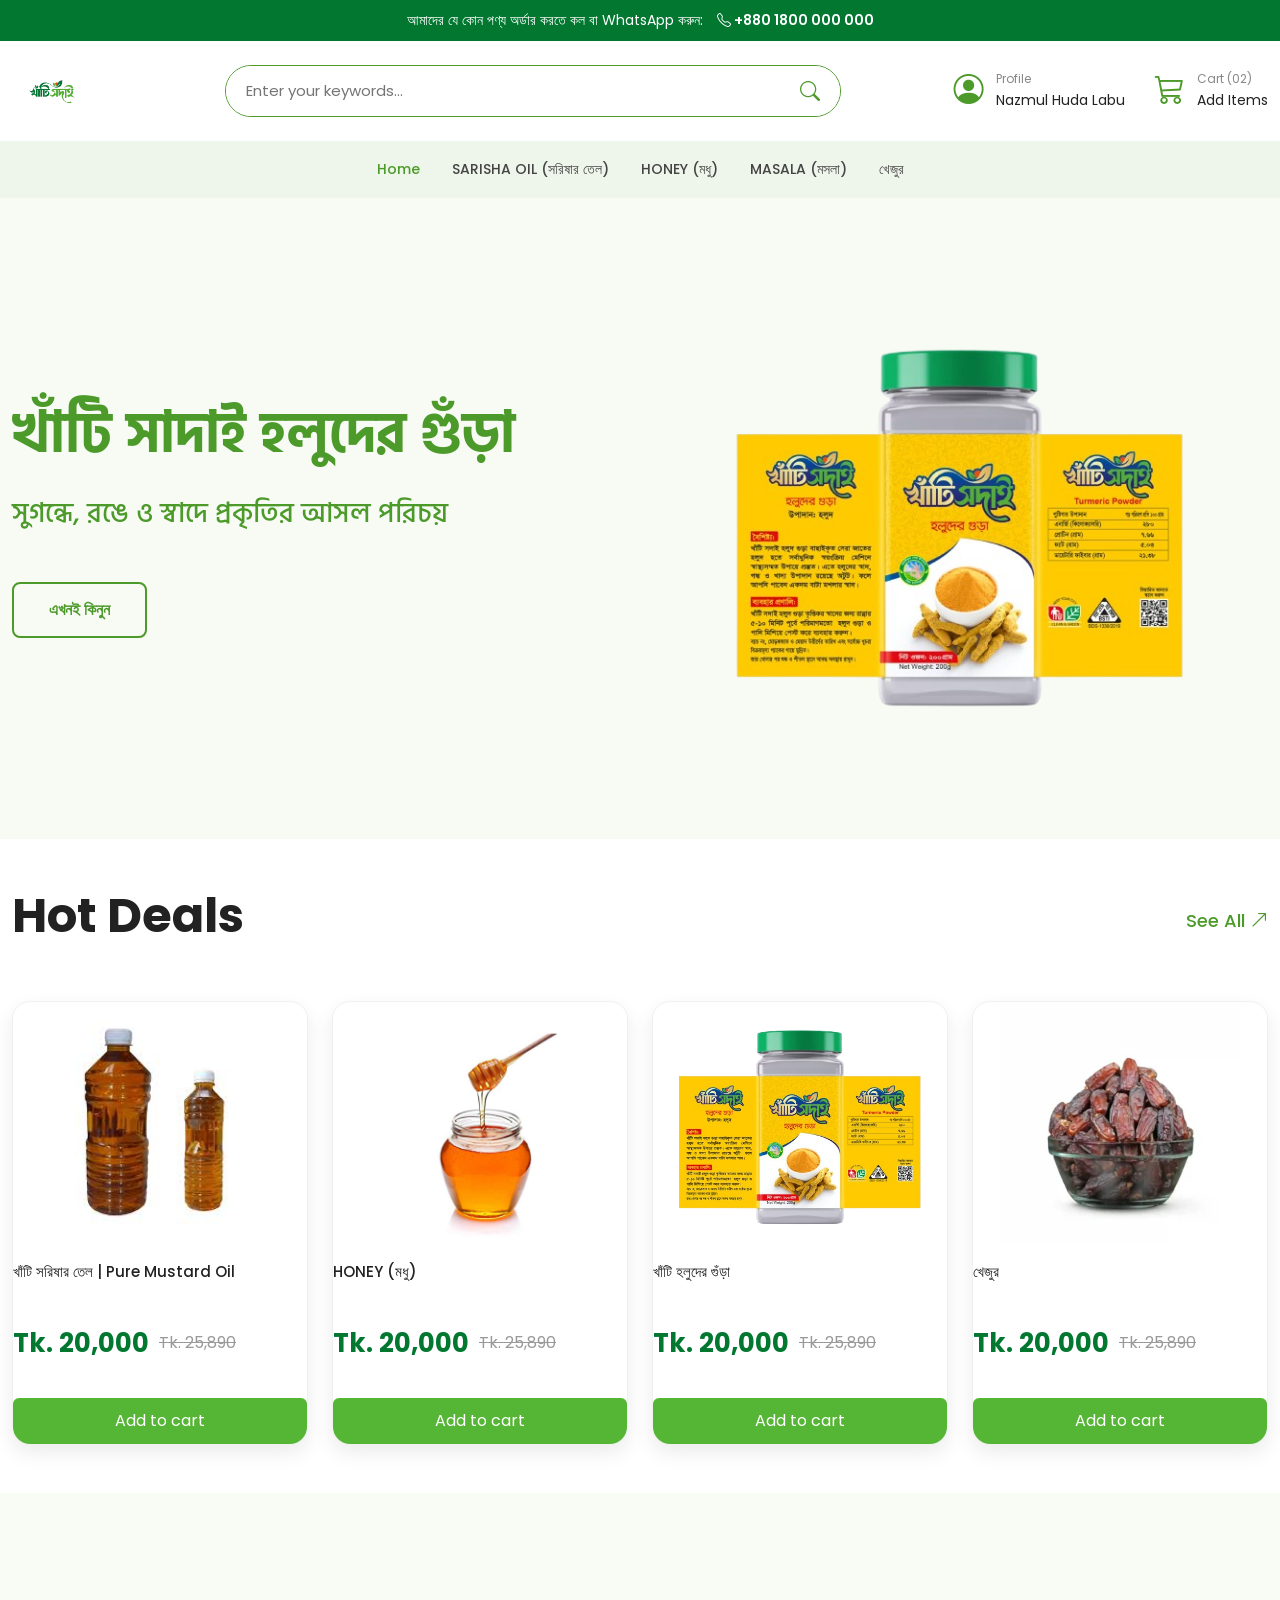
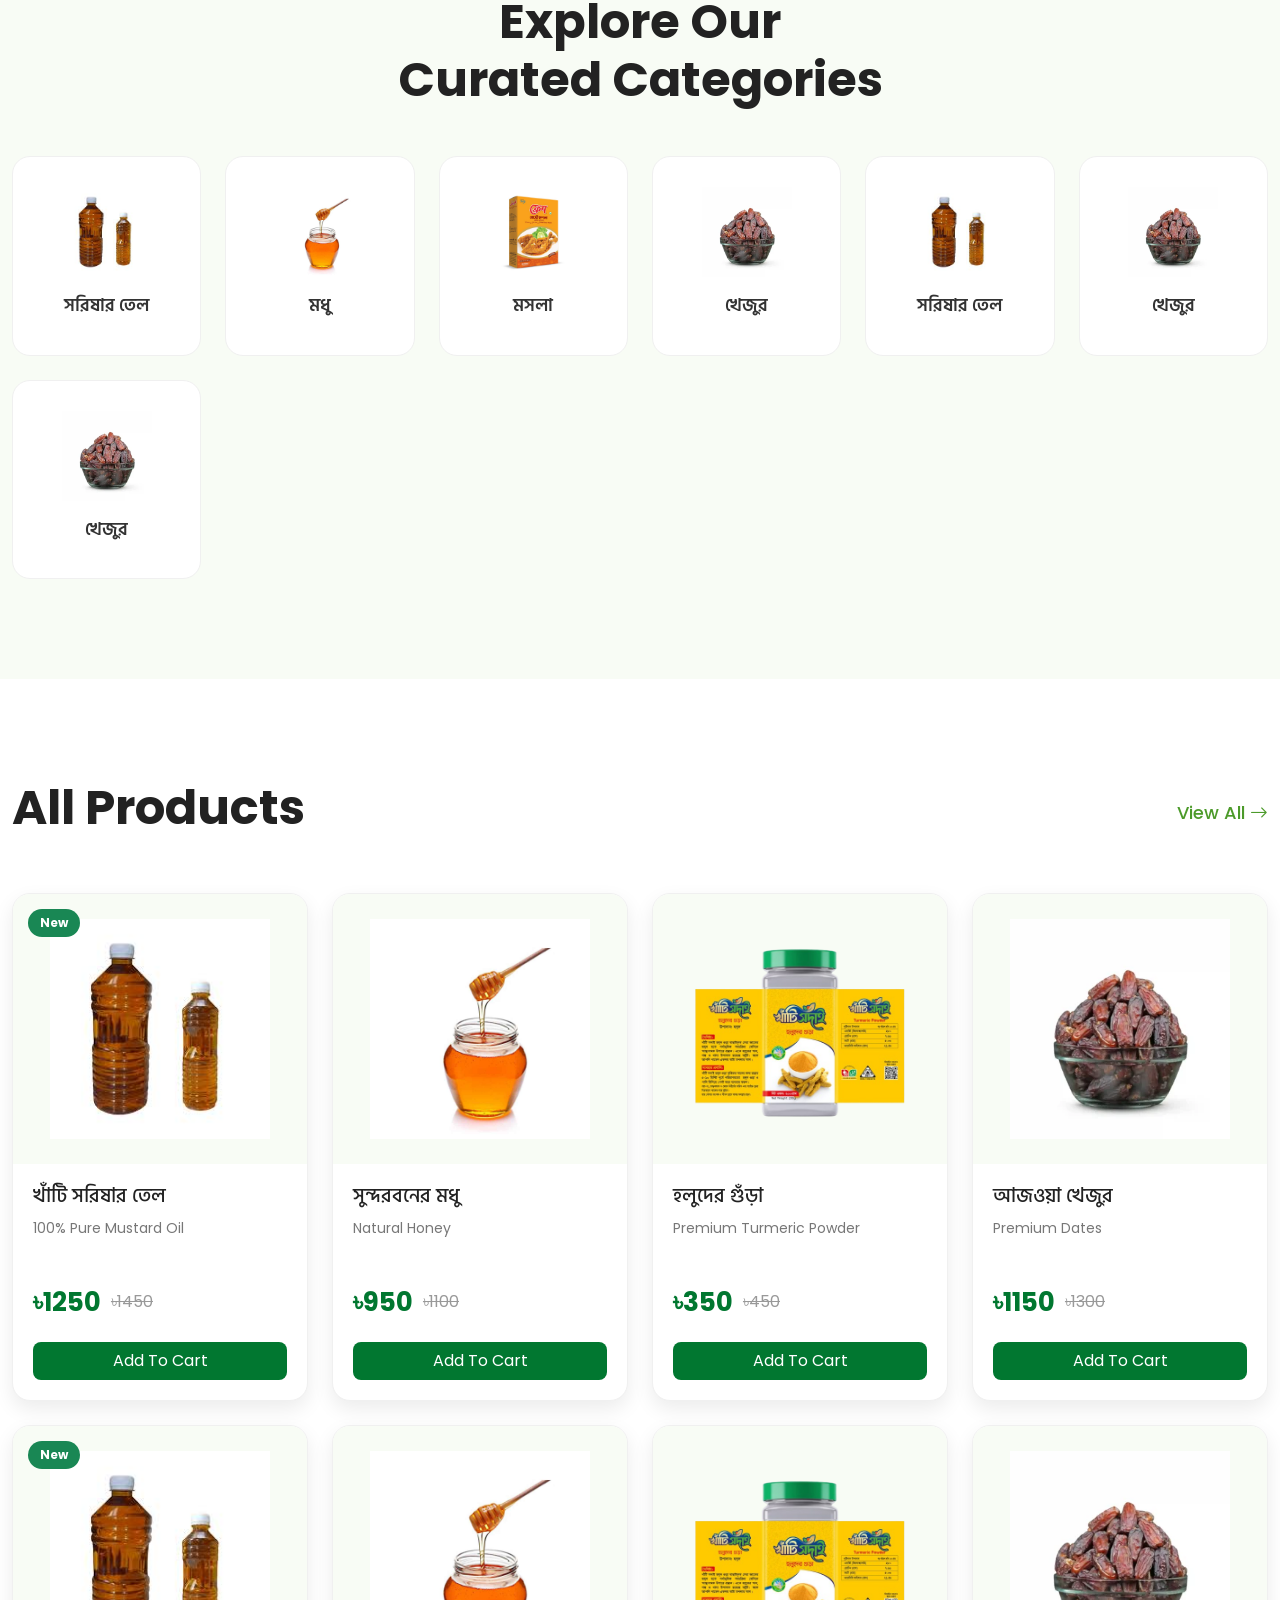
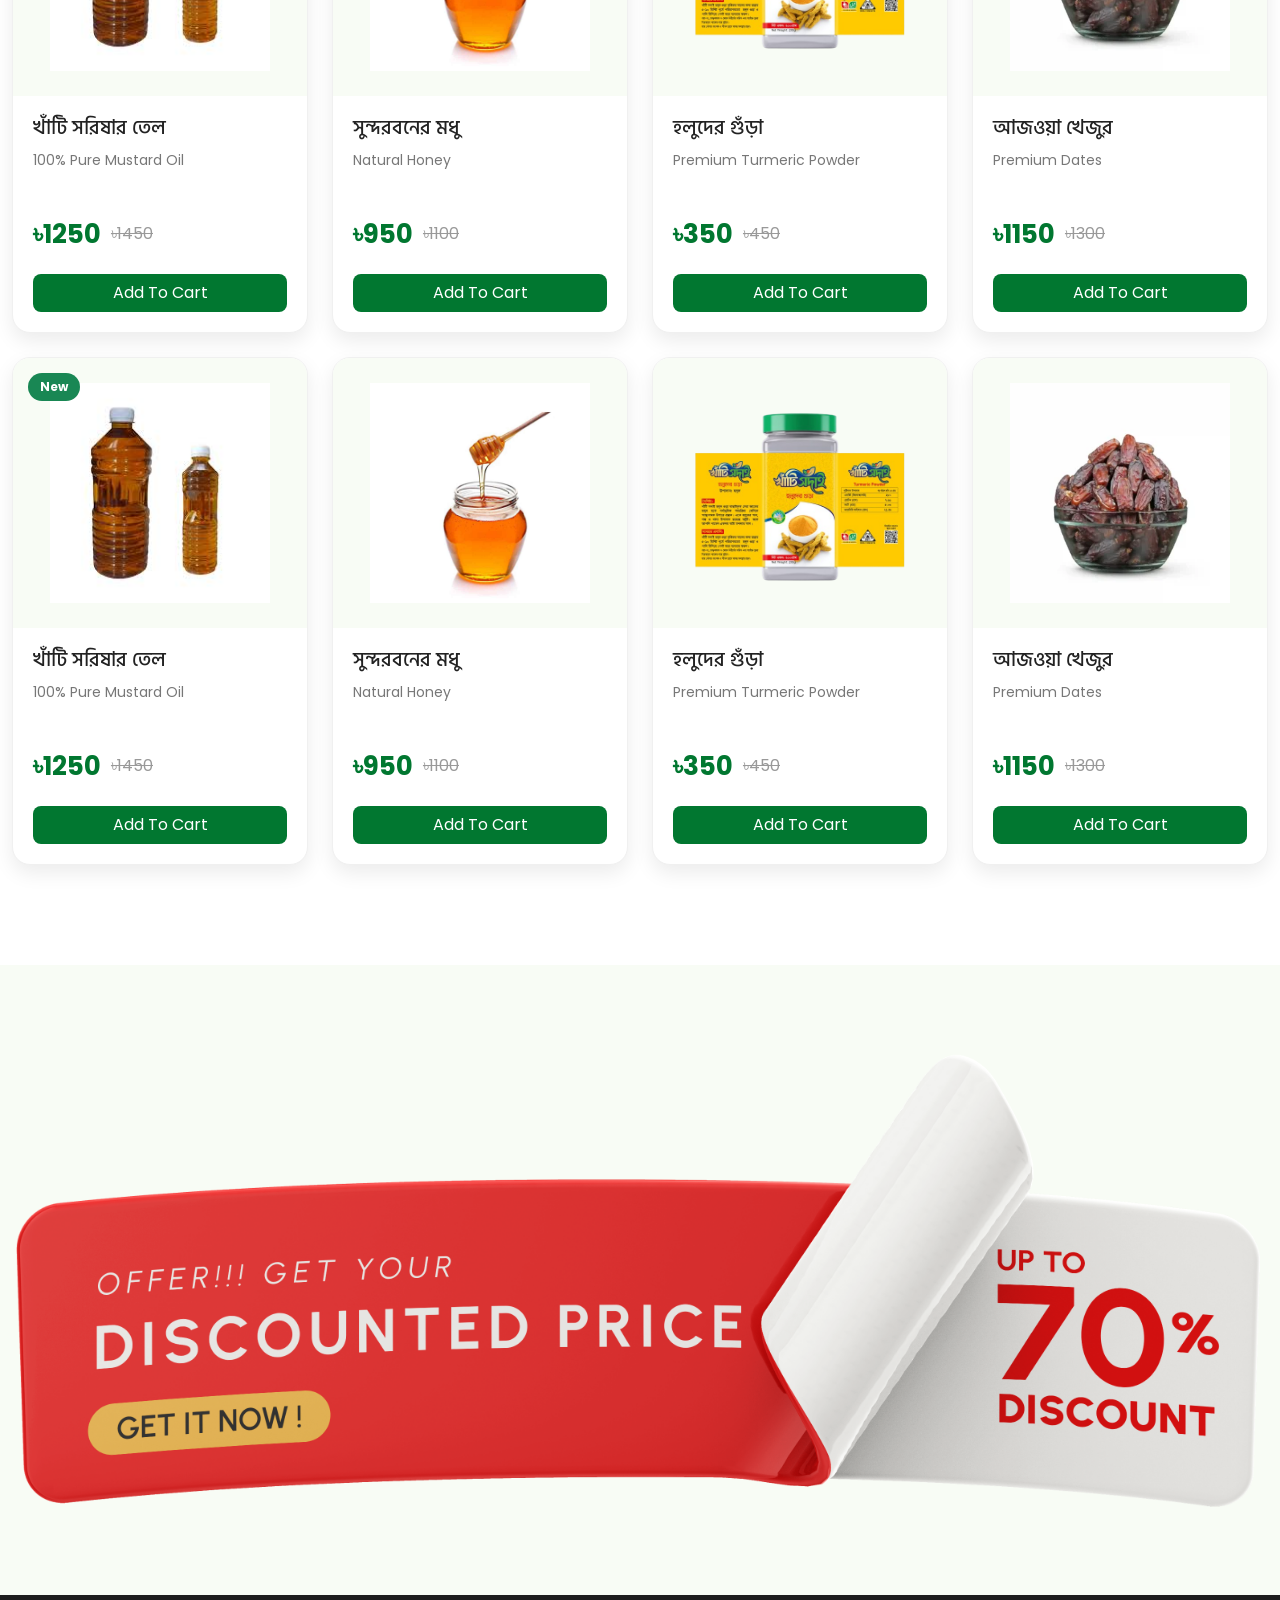
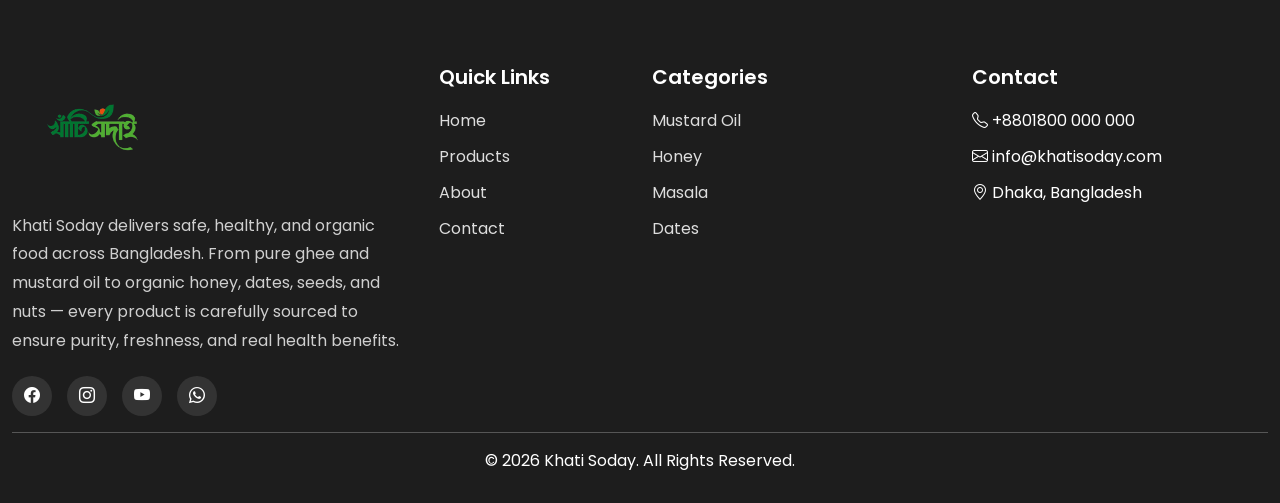
==== index.html @ 4b2c8f2f "Initial Khati Soday website" ====
<!DOCTYPE html>
<html lang="en">

<head>

    <!-- Meta -->

    <meta charset="UTF-8">

    <meta name="viewport" content="width=device-width, initial-scale=1.0">

    <title>Khati Soday</title>

    <!-- Google Fonts -->

    <link rel="preconnect" href="https://fonts.googleapis.com">

    <link rel="preconnect" href="https://fonts.gstatic.com" crossorigin>

    <link href="https://fonts.googleapis.com/css2?family=Poppins:wght@300;400;500;600;700&family=Hind+Siliguri:wght@400;500;600;700&display=swap" rel="stylesheet">

    <!-- Bootstrap -->

    <link href="https://cdn.jsdelivr.net/npm/bootstrap@5.3.3/dist/css/bootstrap.min.css" rel="stylesheet">

    <!-- Bootstrap Icons -->

    <link rel="stylesheet"
        href="https://cdn.jsdelivr.net/npm/bootstrap-icons@1.11.3/font/bootstrap-icons.min.css">

    <!-- CSS -->

    <link rel="stylesheet" href="css/style.css">

</head>

<body><!--==========================
        Top Header
===========================-->

<section class="top-header">

    <div class="container">

        <p>

            আমাদের যে কোন পণ্য অর্ডার করতে কল বা WhatsApp করুন:

            <span>

                <i class="bi bi-telephone"></i>

                +880 1800 000 000

            </span>

        </p>

</section>

<header class="main-header">

    <div class="container">

        <div class="row align-items-center">

            <!-- Logo -->

            <div class="col-lg-2">

                <a href="index.html">

                    <img src="images/logo.png"
                        class="logo"
                        alt="Khati Soday">

                </a>

            </div>

            <!-- Search -->

            <div class="col-lg-6">

                <div class="search-box">

                    <input
                        type="text"
                        placeholder="Enter your keywords...">

                    <button>

                        <i class="bi bi-search"></i>

                    </button>

                </div>

            </div>

            <!-- Right -->

            <div class="col-lg-4">

                <div class="header-right">

                    <a href="#">

                        <i class="bi bi-person-circle"></i>

                        <div>

                            <small>Profile</small>

                            <span>Nazmul  Huda Labu</span>

                        </div>

                    </a>

                    <a href="#">

                        <i class="bi bi-cart3"></i>

                        <div>

                            <small>Cart (02)</small>

                            <span>Add Items</span>

                        </div>

                    </a>

                </div>

            </div>

        </div>

    </div>

</header>

<nav class="navbar navbar-expand-lg navbar-light">

    <div class="container">

        <button class="navbar-toggler"
            data-bs-toggle="collapse"
            data-bs-target="#menu">

            <span class="navbar-toggler-icon"></span>

        </button>

        <div class="collapse navbar-collapse"
            id="menu">

            <ul class="navbar-nav mx-auto">

                <li class="nav-item">

                    <a class="nav-link active"
                        href="index.html">

                        Home

                    </a>

                </li>

                <li class="nav-item">

                    <a class="nav-link"
                        href="products.html">

                        SARISHA OIL (সরিষার তেল)

                    </a>

                </li>

                <li class="nav-item">

                    <a class="nav-link"
                        href="products.html">

                        HONEY (মধু)

                    </a>

                </li>

                <li class="nav-item">

                    <a class="nav-link"
                        href="products.html">

                        MASALA (মসলা)

                    </a>

                </li>

                <li class="nav-item">

                    <a class="nav-link"
                        href="products.html">

                        খেজুর

                    </a>

                </li>

            </ul>

        </div>

    </div>

</nav>

<section class="hero">

    <div class="container">

        <div class="row align-items-center">

            <!-- Left -->

            <div class="col-lg-6">

                <div class="hero-content">

                    <h1>

                        খাঁটি সাদাই হলুদের গুঁড়া

                    </h1>

                    <h2>

                        সুগন্ধে, রঙে ও স্বাদে
                        প্রকৃতির
                        আসল পরিচয়

                    </h2>

                    <a href="products.html"
                        class="hero-btn">

                        এখনই কিনুন

                    </a>

                </div>

            </div>

            <!-- Right -->

            <div class="col-lg-6 text-center">

                <img src="images/hero-banner.png"
                    class="img-fluid hero-image"
                    alt="Turmeric Powder">

            </div>

        </div>

    </div>

</section>

<!-- ==========================================
            Hot Deals Start
=========================================== -->

<section class="hot-deals py-5">

    <div class="container">

        <!-- Section Heading -->

        <div class="d-flex justify-content-between align-items-center mb-5">

            <h2 class="section-title">

                Hot Deals

            </h2>

            <a href="products.html" class="see-all">

                See All

                <i class="bi bi-arrow-up-right"></i>

            </a>

        </div>

        <div class="row g-4">

            <!-- Product 1 -->

            <div class="col-lg-3 col-md-6">

                <div class="product-card">

                    <img src="images/products/oil.png"
                        class="product-image"
                        alt="Mustard Oil">

                    <h6>

                        খাঁটি সরিষার তেল | Pure Mustard Oil

                    </h6>

                    <div class="price">

                        <span class="new-price">

                            Tk. 20,000

                        </span>

                        <span class="old-price">

                            Tk. 25,890

                        </span>

                    </div>

                    <a href="product-details.html"
                        class="btn add-cart-btn">

                        Add to cart

                    </a>

                </div>

            </div>

            <!-- Product 2 -->

            <div class="col-lg-3 col-md-6">

                <div class="product-card">

                    <img src="images/products/honey.png"
                        class="product-image"
                        alt="Honey">

                    <h6>

                        HONEY (মধু)

                    </h6>

                    <div class="price">

                        <span class="new-price">

                            Tk. 20,000

                        </span>

                        <span class="old-price">

                            Tk. 25,890

                        </span>

                    </div>

                    <a href="product-details.html"
                        class="btn add-cart-btn">

                        Add to cart

                    </a>

                </div>

            </div>

            <!-- Product 3 -->

            <div class="col-lg-3 col-md-6">

                <div class="product-card">

                    <img src="images/products/turmeric.png"
                        class="product-image"
                        alt="Turmeric">

                    <h6>

                        খাঁটি হলুদের গুঁড়া

                    </h6>

                    <div class="price">

                        <span class="new-price">

                            Tk. 20,000

                        </span>

                        <span class="old-price">

                            Tk. 25,890

                        </span>

                    </div>

                    <a href="product-details.html"
                        class="btn add-cart-btn">

                        Add to cart

                    </a>

                </div>

            </div>

            <!-- Product 4 -->

            <div class="col-lg-3 col-md-6">

                <div class="product-card">

                    <img src="images/products/dates.png"
                        class="product-image"
                        alt="Dates">

                    <h6>

                        খেজুর

                    </h6>

                    <div class="price">

                        <span class="new-price">

                            Tk. 20,000

                        </span>

                        <span class="old-price">

                            Tk. 25,890

                        </span>

                    </div>

                    <a href="product-details.html"
                        class="btn add-cart-btn">

                        Add to cart

                    </a>

                </div>

            </div>

        </div>

    </div>

</section>

<!-- ==========================================
            Hot Deals End
=========================================== -->

<!-- ==========================================
            Categories Start
========================================== -->

<section class="categories">

    <div class="container">

        <div class="text-center mb-5">

            <h2 class="section-title">

                Explore Our <br>

                Curated Categories

            </h2>

        </div>

        <div class="row g-4">

            <!-- Category 1 -->

            <div class="col-lg-2 col-md-4 col-6">

                <a href="products.html" class="category-card">

                    <img src="images/categories/oil.png" alt="Oil">

                    <h5>সরিষার তেল</h5>

                </a>

            </div>

            <!-- Category 2 -->

            <div class="col-lg-2 col-md-4 col-6">

                <a href="products.html" class="category-card">

                    <img src="images/categories/honey.png" alt="Honey">

                    <h5>মধু</h5>

                </a>

            </div>

            <!-- Category 3 -->

            <div class="col-lg-2 col-md-4 col-6">

                <a href="products.html" class="category-card">

                    <img src="images/categories/masala.png" alt="Masala">

                    <h5>মসলা</h5>

                </a>

            </div>

            <!-- Category 4 -->

            <div class="col-lg-2 col-md-4 col-6">

                <a href="products.html" class="category-card">

                    <img src="images/categories/dates.png" alt="Dates">

                    <h5>খেজুর</h5>

                </a>

            </div>

            <!-- Category 5 -->

            <div class="col-lg-2 col-md-4 col-6">

                <a href="products.html" class="category-card">

                    <img src="images/categories/oil.png" alt="Oil">

                    <h5>সরিষার তেল</h5>

                </a>

            </div>

            <div class="col-lg-2 col-md-4 col-6">

                <a href="products.html" class="category-card">

                    <img src="images/categories/dates.png" alt="Dates">

                    <h5>খেজুর</h5>

                </a>

            </div>
            <div class="col-lg-2 col-md-4 col-6">

                <a href="products.html" class="category-card">

                    <img src="images/categories/dates.png" alt="Dates">

                    <h5>খেজুর</h5>

                </a>

            </div>

        </div>

    </div>

</section>

<!-- ==========================================
            Categories End
========================================== -->

<!-- ==========================================
            All Products Start
========================================== -->

<section class="all-products">

    <div class="container">

        <div class="d-flex justify-content-between align-items-center mb-5">

            <h2 class="section-title">

                All Products

            </h2>

            <a href="products.html" class="see-all">

                View All

                <i class="bi bi-arrow-right"></i>

            </a>

        </div>

        <div class="row g-4">

            <!-- Product 1 -->

            <div class="col-lg-3 col-md-6">

                <div class="product-card">

                    <div class="product-img">

                        <span class="badge bg-success">

                            New

                        </span>

                        <img src="images/products/oil.png" alt="Oil">

                    </div>

                    <div class="product-content">

                        <h5>

                            খাঁটি সরিষার তেল

                        </h5>

                        <p>

                            100% Pure Mustard Oil

                        </p>

                        <div class="price">

                            <span class="new-price">

                                ৳1250

                            </span>

                            <span class="old-price">

                                ৳1450

                            </span>

                        </div>

                        <a href="product-details.html"
                            class="btn btn-green w-100">

                            Add To Cart

                        </a>

                    </div>

                </div>

            </div>

            <!-- Product 2 -->

            <div class="col-lg-3 col-md-6">

                <div class="product-card">

                    <div class="product-img">

                        <img src="images/products/honey.png" alt="Honey">

                    </div>

                    <div class="product-content">

                        <h5>

                            সুন্দরবনের মধু

                        </h5>

                        <p>

                            Natural Honey

                        </p>

                        <div class="price">

                            <span class="new-price">

                                ৳950

                            </span>

                            <span class="old-price">

                                ৳1100

                            </span>

                        </div>

                        <a href="product-details.html"
                            class="btn btn-green w-100">

                            Add To Cart

                        </a>

                    </div>

                </div>

            </div>

            <!-- Product 3 -->

            <div class="col-lg-3 col-md-6">

                <div class="product-card">

                    <div class="product-img">

                        <img src="images/products/turmeric.png" alt="Turmeric">

                    </div>

                    <div class="product-content">

                        <h5>

                            হলুদের গুঁড়া

                        </h5>

                        <p>

                            Premium Turmeric Powder

                        </p>

                        <div class="price">

                            <span class="new-price">

                                ৳350

                            </span>

                            <span class="old-price">

                                ৳450

                            </span>

                        </div>

                        <a href="product-details.html"
                            class="btn btn-green w-100">

                            Add To Cart

                        </a>

                    </div>

                </div>

            </div>

            <!-- Product 4 -->

            <div class="col-lg-3 col-md-6">

                <div class="product-card">

                    <div class="product-img">

                        <img src="images/products/dates.png" alt="Dates">

                    </div>

                    <div class="product-content">

                        <h5>

                            আজওয়া খেজুর

                        </h5>

                        <p>

                            Premium Dates

                        </p>

                        <div class="price">

                            <span class="new-price">

                                ৳1150

                            </span>

                            <span class="old-price">

                                ৳1300

                            </span>

                        </div>

                        <a href="product-details.html"
                            class="btn btn-green w-100">

                            Add To Cart

                        </a>

                    </div>

                </div>

            </div>

            <!-- Product 1 -->

            <div class="col-lg-3 col-md-6">

                <div class="product-card">

                    <div class="product-img">

                        <span class="badge bg-success">

                            New

                        </span>

                        <img src="images/products/oil.png" alt="Oil">

                    </div>

                    <div class="product-content">

                        <h5>

                            খাঁটি সরিষার তেল

                        </h5>

                        <p>

                            100% Pure Mustard Oil

                        </p>

                        <div class="price">

                            <span class="new-price">

                                ৳1250

                            </span>

                            <span class="old-price">

                                ৳1450

                            </span>

                        </div>

                        <a href="product-details.html"
                            class="btn btn-green w-100">

                            Add To Cart

                        </a>

                    </div>

                </div>

            </div>

            <!-- Product 2 -->

            <div class="col-lg-3 col-md-6">

                <div class="product-card">

                    <div class="product-img">

                        <img src="images/products/honey.png" alt="Honey">

                    </div>

                    <div class="product-content">

                        <h5>

                            সুন্দরবনের মধু

                        </h5>

                        <p>

                            Natural Honey

                        </p>

                        <div class="price">

                            <span class="new-price">

                                ৳950

                            </span>

                            <span class="old-price">

                                ৳1100

                            </span>

                        </div>

                        <a href="product-details.html"
                            class="btn btn-green w-100">

                            Add To Cart

                        </a>

                    </div>

                </div>

            </div>

            <!-- Product 3 -->

            <div class="col-lg-3 col-md-6">

                <div class="product-card">

                    <div class="product-img">

                        <img src="images/products/turmeric.png" alt="Turmeric">

                    </div>

                    <div class="product-content">

                        <h5>

                            হলুদের গুঁড়া

                        </h5>

                        <p>

                            Premium Turmeric Powder

                        </p>

                        <div class="price">

                            <span class="new-price">

                                ৳350

                            </span>

                            <span class="old-price">

                                ৳450

                            </span>

                        </div>

                        <a href="product-details.html"
                            class="btn btn-green w-100">

                            Add To Cart

                        </a>

                    </div>

                </div>

            </div>

            <!-- Product 4 -->

            <div class="col-lg-3 col-md-6">

                <div class="product-card">

                    <div class="product-img">

                        <img src="images/products/dates.png" alt="Dates">

                    </div>

                    <div class="product-content">

                        <h5>

                            আজওয়া খেজুর

                        </h5>

                        <p>

                            Premium Dates

                        </p>

                        <div class="price">

                            <span class="new-price">

                                ৳1150

                            </span>

                            <span class="old-price">

                                ৳1300

                            </span>

                        </div>

                        <a href="product-details.html"
                            class="btn btn-green w-100">

                            Add To Cart

                        </a>

                    </div>

                </div>

            </div>

            <!-- Product 1 -->

            <div class="col-lg-3 col-md-6">

                <div class="product-card">

                    <div class="product-img">

                        <span class="badge bg-success">

                            New

                        </span>

                        <img src="images/products/oil.png" alt="Oil">

                    </div>

                    <div class="product-content">

                        <h5>

                            খাঁটি সরিষার তেল

                        </h5>

                        <p>

                            100% Pure Mustard Oil

                        </p>

                        <div class="price">

                            <span class="new-price">

                                ৳1250

                            </span>

                            <span class="old-price">

                                ৳1450

                            </span>

                        </div>

                        <a href="product-details.html"
                            class="btn btn-green w-100">

                            Add To Cart

                        </a>

                    </div>

                </div>

            </div>

            <!-- Product 2 -->

            <div class="col-lg-3 col-md-6">

                <div class="product-card">

                    <div class="product-img">

                        <img src="images/products/honey.png" alt="Honey">

                    </div>

                    <div class="product-content">

                        <h5>

                            সুন্দরবনের মধু

                        </h5>

                        <p>

                            Natural Honey

                        </p>

                        <div class="price">

                            <span class="new-price">

                                ৳950

                            </span>

                            <span class="old-price">

                                ৳1100

                            </span>

                        </div>

                        <a href="product-details.html"
                            class="btn btn-green w-100">

                            Add To Cart

                        </a>

                    </div>

                </div>

            </div>

            <!-- Product 3 -->

            <div class="col-lg-3 col-md-6">

                <div class="product-card">

                    <div class="product-img">

                        <img src="images/products/turmeric.png" alt="Turmeric">

                    </div>

                    <div class="product-content">

                        <h5>

                            হলুদের গুঁড়া

                        </h5>

                        <p>

                            Premium Turmeric Powder

                        </p>

                        <div class="price">

                            <span class="new-price">

                                ৳350

                            </span>

                            <span class="old-price">

                                ৳450

                            </span>

                        </div>

                        <a href="product-details.html"
                            class="btn btn-green w-100">

                            Add To Cart

                        </a>

                    </div>

                </div>

            </div>

            <!-- Product 4 -->

            <div class="col-lg-3 col-md-6">

                <div class="product-card">

                    <div class="product-img">

                        <img src="images/products/dates.png" alt="Dates">

                    </div>

                    <div class="product-content">

                        <h5>

                            আজওয়া খেজুর

                        </h5>

                        <p>

                            Premium Dates

                        </p>

                        <div class="price">

                            <span class="new-price">

                                ৳1150

                            </span>

                            <span class="old-price">

                                ৳1300

                            </span>

                        </div>

                        <a href="product-details.html"
                            class="btn btn-green w-100">

                            Add To Cart

                        </a>

                    </div>

                </div>

            </div>

        </div>

    </div>

</section>

<!-- ==========================================
            All Products End
========================================== -->

<!-- ==========================================
            Offer Banner Start
========================================== -->

<section class="offer-banner">

    <div class="container">

        <div class="row align-items-center">
                <img src="images/offer-banner.png"
                    alt="Offer Banner"
                    class="img-fluid">

            </div>

        </div>

    </div>

</section>

<!-- ==========================================
            Offer Banner End
========================================== -->

<!-- ==========================================
                Footer Start
========================================== -->

<footer>

    <div class="container">

        <div class="row gy-5">

            <!-- Logo -->

            <div class="col-lg-4">

                <img src="images/logo.png"
                    class="footer-logo"
                    alt="Logo">

                <p>
                    Khati Soday delivers safe, healthy, and organic food across Bangladesh. From pure ghee and mustard oil to organic honey, dates, seeds, and nuts — every product is carefully sourced to ensure purity, freshness, and real health benefits.

                </p>

                <div class="social-icons">

                    <a href="#"><i class="bi bi-facebook"></i></a>

                    <a href="#"><i class="bi bi-instagram"></i></a>

                    <a href="#"><i class="bi bi-youtube"></i></a>

                    <a href="#"><i class="bi bi-whatsapp"></i></a>

                </div>

            </div>

            <!-- Links -->

            <div class="col-lg-2">

                <h5>Quick Links</h5>

                <ul>

                    <li><a href="index.html">Home</a></li>

                    <li><a href="products.html">Products</a></li>

                    <li><a href="#">About</a></li>

                    <li><a href="contact.html">Contact</a></li>

                </ul>

            </div>

            <!-- Categories -->

            <div class="col-lg-3">

                <h5>Categories</h5>

                <ul>

                    <li><a href="#">Mustard Oil</a></li>

                    <li><a href="#">Honey</a></li>

                    <li><a href="#">Masala</a></li>

                    <li><a href="#">Dates</a></li>

                </ul>

            </div>

            <!-- Contact -->

            <div class="col-lg-3">

                <h5>Contact</h5>

                <ul>

                    <li>

                        <i class="bi bi-telephone"></i>

                        +8801800 000 000

                    </li>

                    <li>

                        <i class="bi bi-envelope"></i>

                        info@khatisoday.com

                    </li>

                    <li>

                        <i class="bi bi-geo-alt"></i>

                        Dhaka, Bangladesh

                    </li>

                </ul>

            </div>

        </div>

        <hr>

        <div class="text-center">

            © 2026 Khati Soday. All Rights Reserved.

        </div>

    </div>

</footer>

<button id="backToTop">

    <i class="bi bi-arrow-up"></i>

</button>

<script src="https://cdn.jsdelivr.net/npm/bootstrap@5.3.3/dist/js/bootstrap.bundle.min.js"></script>
<script src="js/script.js"></script>

</body>

</html>
---- css/style.css ----
/* ==========================================
        Google Font & Reset
========================================== */

@import url('https://fonts.googleapis.com/css2?family=Poppins:wght@300;400;500;600;700&family=Hind+Siliguri:wght@400;500;600;700&display=swap');

:root{

    --primary:#4C9A2A;

    --secondary:#017730;

    --light:#F7FBF4;

    --white:#ffffff;

    --dark:#222222;

    --gray:#777777;

    --border:#E8E8E8;

}

*{

    margin:0;

    padding:0;

    box-sizing:border-box;

}

html{

    scroll-behavior:smooth;

}

body{

    font-family:'Poppins',sans-serif;

    color:var(--dark);

    overflow-x:hidden;

    background:#fff;

}

img{

    max-width:100%;

    display:block;

}

a{

    text-decoration:none;

}

section{

    padding:80px 0;

}

.container{

    max-width:1320px;

}

/* ==========================================
            Top Header
========================================== */

.top-header{

    background:var(--secondary);

    color:#fff;

    padding:10px 0;

    font-size:14px;

}

.top-header p{

    margin:0;

    text-align:center;

}

.top-header span{

    font-weight:600;

    margin-left:10px;

}

/* ==========================================
            Main Header
========================================== */

.main-header{

    background:#fff;

    padding:20px 0;

}

.logo{

    max-height:60px;

}

.search-box{

    display:flex;

    border:1px solid var(--primary);

    border-radius:40px;

    overflow:hidden;

}

.search-box input{

    flex:1;

    border:none;

    outline:none;

    padding:14px 20px;

    font-size:15px;

}

.search-box button{

    width:60px;

    border:none;

    background:#fff;

    color:var(--primary);

    font-size:20px;

}

.header-right{

    display:flex;

    justify-content:flex-end;

    gap:30px;

}

.header-right a{

    display:flex;

    align-items:center;

    gap:12px;

    color:var(--dark);

}

.header-right i{

    font-size:30px;

    color:var(--primary);

}

.header-right small{

    display:block;

    font-size:12px;

    color:#888;

}

.header-right span{

    font-size:14px;

}

/* ==========================================
            Navigation
========================================== */

.navbar{

    background:#EEF5EA;

    padding:0;

}

.nav-link{

    padding:18px 16px !important;

    color:#444 !important;

    font-size:14px;

    font-weight:500;

    transition:.3s;

}

.nav-link:hover,

.nav-link.active{

    color:var(--primary)!important;

}

/* ==========================================
            Hero
========================================== */

.hero{

    background:var(--light);

    padding:100px 0;

}

.hero-content h1{

    font-family:'Hind Siliguri',sans-serif;

    font-size:56px;

    font-weight:700;

    color:var(--primary);

    line-height:1.3;

}

.hero-content h2{

    font-family:'Hind Siliguri',sans-serif;

    font-size:28px;

    font-weight:500;

    color:var(--primary);

    line-height:1.6;

    margin:20px 0 45px;

}

.hero-btn{

    display:inline-block;

    padding:14px 35px;

    border:2px solid var(--primary);

    color:var(--primary);

    border-radius:8px;

    font-size:16px;

    font-weight:600;

    transition:.3s;

}

.hero-btn:hover{

    background:var(--primary);

    color:#fff;

}

.hero-image{

    max-width:520px;

    margin:auto;

}

/* ==========================================
            Hot Deals
========================================== */

.hot-deals{

    background:#fff;

}

.section-title{

    font-size:48px;

    font-weight:700;

}

.see-all{

    color:var(--primary);

    font-size:18px;

    font-weight:500;

}

.product-card{

    transition:.3s;

}

.product-card:hover{

    transform:translateY(-8px);

}

.product-image{

    width:286px;

    height:240px;

    object-fit:contain;

    margin:auto;

}

.product-card h6{

    font-size:14px;

    line-height:1.6;

    margin:18px 0;

    min-height:46px;

}

.price{

    display:flex;

    align-items:center;

    gap:12px;

    margin-bottom:20px;

}

.new-price{

    color:#017730;

    font-size:28px;

    font-weight:700;

}

.old-price{

    color:#999;

    text-decoration:line-through;

}

.add-cart-btn{

    background:#55B535;

    color:#fff;

    border-radius:6px;

    padding:10px 24px;

}

.add-cart-btn:hover{

    background:var(--secondary);

    color:#fff;

}

/* ==========================================
            Categories
========================================== */

.categories{

    background:#F7FBF4;

}

.category-card{

    background:#fff;

    border-radius:16px;

    padding:25px 20px;

    text-align:center;

    transition:.35s;

    border:1px solid #f1f1f1;

    cursor:pointer;

}

.category-card:hover{

    transform:translateY(-8px);

    box-shadow:0 10px 25px rgba(0,0,0,.08);

}

.category-card img{

    width:80px;

    height:80px;

    object-fit:contain;

    margin:auto;

}

.category-card h5{

    margin-top:20px;

    font-size:18px;

    font-weight:600;

    color:#333;

}

/* ==========================================
            All Products
========================================== */

.all-products{

    padding:100px 0;

}

.product-card{
    background:#fff;
    border-radius:18px;
    overflow:hidden;
    box-shadow:0 8px 20px rgba(0,0,0,.08);
    transition:.35s;

    display:flex;
    flex-direction:column;
    height:100%;
}

.product-card:hover{

    box-shadow:0 15px 35px rgba(0,0,0,.12);

}

.product-card img{

    transition:.35s;

}

.product-card:hover img{

    transform:scale(1.05);

}

.product-card h6{

    font-size:15px;

    font-weight:500;

}

.price{

    display:flex;

    align-items:center;

    gap:10px;

}

.new-price{

    font-size:26px;

    color:var(--secondary);

    font-weight:700;

}

.old-price{

    color:#999;

    text-decoration:line-through;

}

.add-cart-btn{

    width:100%;

    margin-top:15px;

}

/* ==========================================
            Offer Banner
========================================== */

.offer-banner{

    padding:80px 0;

}

.offer-banner img{

    width:100%;

    border-radius:20px;

    transition:.4s;

}

.offer-banner img:hover{

    transform:scale(1.02);

}

/* ==========================================
            Footer
========================================== */

footer{

    background:#1D1D1D;

    color:#fff;

    padding:70px 0 30px;

}

.footer-logo{

    width:170px;

    margin-bottom:25px;

}

footer p{

    color:#cfcfcf;

    line-height:1.8;

}

footer h5{

    font-size:20px;

    margin-bottom:20px;

    font-weight:600;

}

footer ul{

    list-style:none;

    padding:0;

}

footer ul li{

    margin-bottom:12px;

}

footer ul li a{

    color:#ddd;

    transition:.3s;

}

footer ul li a:hover{

    color:#55B535;

    padding-left:5px;

}

.social-icons{

    display:flex;

    gap:15px;

    margin-top:20px;

}

.social-icons a{

    width:40px;

    height:40px;

    background:#333;

    color:#fff;

    border-radius:50%;

    display:flex;

    justify-content:center;

    align-items:center;

    transition:.3s;

}

.social-icons a:hover{

    background:#55B535;

}

.footer-bottom{

    margin-top:50px;

    border-top:1px solid rgba(255,255,255,.1);

    padding-top:25px;

    text-align:center;

    color:#bbb;

    font-size:14px;

}

/* ==========================================
        Back To Top
========================================== */

#backToTop{

    position:fixed;

    right:25px;

    bottom:25px;

    width:50px;

    height:50px;

    border:none;

    border-radius:50%;

    background:var(--secondary);

    color:#fff;

    cursor:pointer;

    display:none;

    z-index:999;

    transition:.3s;

}

#backToTop:hover{

    background:var(--primary);

}

/* ==========================================
            Responsive
========================================== */

@media(max-width:992px){

.hero{

text-align:center;

}

.hero-content h1{

font-size:42px;

}

.hero-content h2{

font-size:22px;

}

.hero-image{

margin-top:40px;

max-width:380px;

}

.header-right{

justify-content:center;

margin-top:25px;

}

.search-box{

margin:20px 0;

}

.section-title{

font-size:36px;

}

}

@media(max-width:768px){

section{

padding:60px 0;

}

.logo{

margin:auto;

}

.hero-content h1{

font-size:34px;

}

.hero-content h2{

font-size:18px;

}

.product-image{

width:170px;

height:170px;

}

.new-price{

font-size:22px;

}

.footer-logo{

margin:auto;

}

footer{

text-align:center;

}

.social-icons{

justify-content:center;

}

}

/* ==========================================
            Products Page
========================================== */

.page-banner{

    background:var(--light);

    padding:70px 0;

    text-align:center;

}

.page-banner h1{

    font-size:48px;

    font-weight:700;

    color:var(--secondary);

}

.page-banner p{

    margin-top:10px;

    color:var(--gray);

}

.sidebar{

    background:#fff;

    border:1px solid var(--border);

    border-radius:15px;

    padding:25px;

}

.sidebar h5{

    font-size:20px;

    margin-bottom:20px;

    font-weight:600;

}

.sidebar ul{

    list-style:none;

    padding:0;

}

.sidebar ul li{

    margin-bottom:12px;

}

.sidebar ul li a{

    color:#444;

    transition:.3s;

}

.sidebar ul li a:hover{

    color:var(--secondary);

    padding-left:6px;

}

.filter-btn{

    width:100%;

    background:var(--secondary);

    color:#fff;

    border:none;

    padding:12px;

    border-radius:8px;

}

.filter-btn:hover{

    background:var(--primary);

}

/* ==========================================
        Product Details
========================================== */

.product-details{

    padding:90px 0;

}

.product-gallery{

    background:#fff;

    border-radius:20px;

    padding:20px;

}

.product-gallery img{

    width:100%;

}

.product-info h2{

    font-size:36px;

    font-weight:700;

}

.product-info .price{

    margin:25px 0;

}

.quantity{

    display:flex;

    align-items:center;

    gap:15px;

    margin:30px 0;

}

.quantity button{

    width:45px;

    height:45px;

    border:none;

    background:var(--secondary);

    color:#fff;

    border-radius:8px;

    font-size:20px;

}

.quantity span{

    font-size:20px;

    font-weight:600;

}

.buy-btn{

    background:var(--secondary);

    color:#fff;

    padding:14px 35px;

    border-radius:8px;

    margin-right:15px;

}

.buy-btn:hover{

    background:var(--primary);

    color:#fff;

}

.cart-btn{

    border:2px solid var(--secondary);

    color:var(--secondary);

    padding:14px 35px;

    border-radius:8px;

}

.cart-btn:hover{

    background:var(--secondary);

    color:#fff;

}

/* ==========================================
            Contact
========================================== */

.contact-card{

    background:#fff;

    padding:30px;

    border-radius:15px;

    box-shadow:0 10px 25px rgba(0,0,0,.05);

}

.contact-card h4{

    margin-bottom:20px;

}

.contact-form input,

.contact-form textarea{

    border-radius:10px;

    padding:14px;

    margin-bottom:20px;

    border:1px solid var(--border);

}

.contact-form textarea{

    resize:none;

}

.contact-form button{

    background:var(--secondary);

    color:#fff;

    border:none;

    padding:14px 40px;

    border-radius:8px;

}

.contact-form button:hover{

    background:var(--primary);

}

.map iframe{

    border-radius:15px;

}

/* ==========================================
                Cart
========================================== */

.cart-table{

    width:100%;

}

.cart-table img{

    width:80px;

}

.cart-total{

    background:#fff;

    border-radius:15px;

    padding:30px;

    box-shadow:0 10px 25px rgba(0,0,0,.05);

}

.checkout-btn{

    width:100%;

    background:var(--secondary);

    color:#fff;

    padding:14px;

    border-radius:8px;

    border:none;

}

.checkout-btn:hover{

    background:var(--primary);

}

/* ==========================================
            Utilities
========================================== */

.rounded-20{

    border-radius:20px;

}

.shadow-soft{

    box-shadow:0 10px 30px rgba(0,0,0,.08);

}

.bg-light-green{

    background:#F7FBF4;

}

.text-green{

    color:var(--secondary);

}

.btn-green{

    background:var(--secondary);

    color:#fff;

    border-radius:8px;

}

.btn-green:hover{

    background:var(--primary);

    color:#fff;

}

/* ==========================================
            Animations
========================================== */

.fade-up{

    animation:fadeUp .8s ease;

}

@keyframes fadeUp{

    from{

        opacity:0;

        transform:translateY(40px);

    }

    to{

        opacity:1;

        transform:translateY(0);

    }

}

.zoom{

    overflow:hidden;

}

.zoom img{

    transition:.4s;

}

.zoom:hover img{

    transform:scale(1.08);

}

/* ==========================================
            Categories
========================================== */

.categories{

    background:#F8FCF5;

    padding:100px 0;

}

.category-card{

    background:#fff;

    border-radius:18px;

    padding:30px 20px;

    text-align:center;

    display:block;

    transition:.35s;

    border:1px solid #F0F0F0;

}

.category-card:hover{

    transform:translateY(-8px);

    box-shadow:0 12px 30px rgba(0,0,0,.08);

}

.category-card img{

    width:90px;

    height:90px;

    object-fit:contain;

    margin:auto;

}

.category-card h5{

    margin-top:18px;

    font-size:18px;

    color:#333;

    font-family:'Hind Siliguri',sans-serif;

}

/* ==========================================
            All Products
========================================== */

.all-products{

    padding:100px 0;

    background:#fff;

}

.product-card{

    background:#fff;

    border-radius:18px;

    overflow:hidden;

    border:1px solid #f0f0f0;

    transition:.35s;

    height:100%;

}

.product-card:hover{

    transform:translateY(-10px);

    box-shadow:0 15px 40px rgba(0,0,0,.10);

}

.product-img{

    position:relative;

    padding:25px;

    background:#F8FCF5;

}

.product-img img{

    width:100%;

    height:220px;

    object-fit:contain;

    transition:.35s;

}

.product-card:hover .product-img img{

    transform:scale(1.08);

}

.product-img .badge{

    position:absolute;

    top:15px;

    left:15px;

    padding:8px 12px;

    border-radius:20px;

}

.product-content h4{

    font-size:20px;

    line-height:1.4;

    min-height:56px;
}

.product-content h5{

    font-family:'Hind Siliguri',sans-serif;

    font-size:20px;

    margin-bottom:10px;

}

.product-content p{

    color:#777;

    font-size:14px;

    margin-bottom:18px;

}

/* ==========================================
            Offer Banner
========================================== */

.offer-banner{

    background:#F8FCF5;

}

.offer-content .offer-tag{

    display:inline-block;

    background:#EAF7E6;

    color:#017730;

    padding:8px 18px;

    border-radius:30px;

    font-size:14px;

    font-weight:600;

    margin-bottom:20px;

}

.offer-content h2{

    font-size:48px;

    font-weight:700;

    line-height:1.3;

    margin-bottom:20px;

}

.offer-content p{

    color:#666;

    line-height:1.8;

    margin-bottom:30px;

}

.page-banner{

    background:#F8FCF5;

    padding:70px 0;

    text-align:center;

}

.page-banner h1{

    font-size:50px;

    font-weight:700;

    color:#017730;

}

.page-banner p{

    color:#777;

    margin-top:10px;

}

/*==========================================
            Page Banner
==========================================*/

.page-banner{

    background:linear-gradient(rgba(1,119,48,.75),
               rgba(1,119,48,.75)),
               url("../images/banner.png");

    background-position:center;

    background-size:cover;

    background-repeat:no-repeat;

    padding:110px 0;

    text-align:center;

    color:#fff;

}

.banner-content{

    max-width:700px;

    margin:auto;

}

.page-banner h1{

    font-size:52px;

    font-weight:700;

    margin-bottom:15px;

}

.page-banner p{

    font-size:18px;

    color:#f1f1f1;

    margin-bottom:25px;

}

.breadcrumb{

    margin-bottom:20px;

}

.breadcrumb-item a{

    color:#fff;

    text-decoration:none;

}

.breadcrumb-item.active{

    color:#FFD166;

}

.breadcrumb-item + .breadcrumb-item::before{

    color:#fff;

}
/*==========================================
        Filter Sidebar
==========================================*/

.filter-sidebar{

    background:#fff;

    padding:30px;

    border-radius:18px;

    box-shadow:0 10px 25px rgba(0,0,0,.06);

}

.filter-box{

    border-bottom:1px solid #ececec;

    padding-bottom:25px;

}

.filter-box:last-child{

    border:none;

}

.filter-box h5{

    font-size:20px;

    font-weight:600;

    margin-bottom:20px;

}

.category-list{

    list-style:none;

    padding:0;

    margin:0;

}

.category-list li{

    margin-bottom:15px;

}

.category-list a{

    display:flex;

    justify-content:space-between;

    color:#444;

    transition:.3s;

}

.category-list a:hover{

    color:#017730;

    padding-left:6px;

}

.tags{

    display:flex;

    flex-wrap:wrap;

    gap:10px;

}

.tags a{

    background:#F5F5F5;

    color:#555;

    padding:8px 15px;

    border-radius:25px;

    font-size:14px;

    transition:.3s;

}

.tags a:hover{

    background:#017730;

    color:#fff;

}

/*==========================================
        Product Card
==========================================*/

.product-card{

    background:#fff;

    border-radius:18px;

    overflow:hidden;

    box-shadow:0 8px 20px rgba(0,0,0,.08);

    transition:.35s;

    display:flex;

    flex-direction:column;

    height:100%;

}

.product-card:hover{

    transform:translateY(-10px);

    box-shadow:0 18px 35px rgba(0,0,0,.15);

}

.product-img{

    position:relative;

    background:#F8FCF5;

    padding:25px;

}

.product-img img{

    width:100%;

    height:220px;

    object-fit:contain;

    transition:.35s;

}

.product-card:hover img{

    transform:scale(1.08);

}

.discount{

    position:absolute;

    top:20px;

    left:20px;

    background:#dc3545;

    color:#fff;

    padding:5px 12px;

    border-radius:20px;

    font-size:13px;

}

.wishlist-btn{

    position:absolute;

    right:20px;

    top:20px;

    width:42px;

    height:42px;

    border:none;

    background:#fff;

    border-radius:50%;

    box-shadow:0 5px 15px rgba(0,0,0,.1);

    transition:.3s;

}

.wishlist-btn:hover{

    color:red;

}

.product-content{

    padding:20px;

    display:flex;

    flex-direction:column;

    flex:1;

}

.product-rating{

    color:#FFC107;

    margin-bottom:12px;

}

.product-rating span{

    color:#666;

    margin-left:8px;

}

.product-content h4{

    font-size:20px;

    line-height:1.4;

    min-height:56px;

    margin-bottom:10px;

}   

.product-content p{

    font-size:14px;

    color:#777;

    min-height:48px;

    margin-bottom:15px;

}

.product-btns{

    display:flex;

    gap:10px;

    margin-top:auto;

}

.product-btns .btn{

    flex:1;

    white-space:nowrap;

    padding:10px;

}

.product-content p{

    color:#777;

    font-size:14px;

    min-height:50px;
}
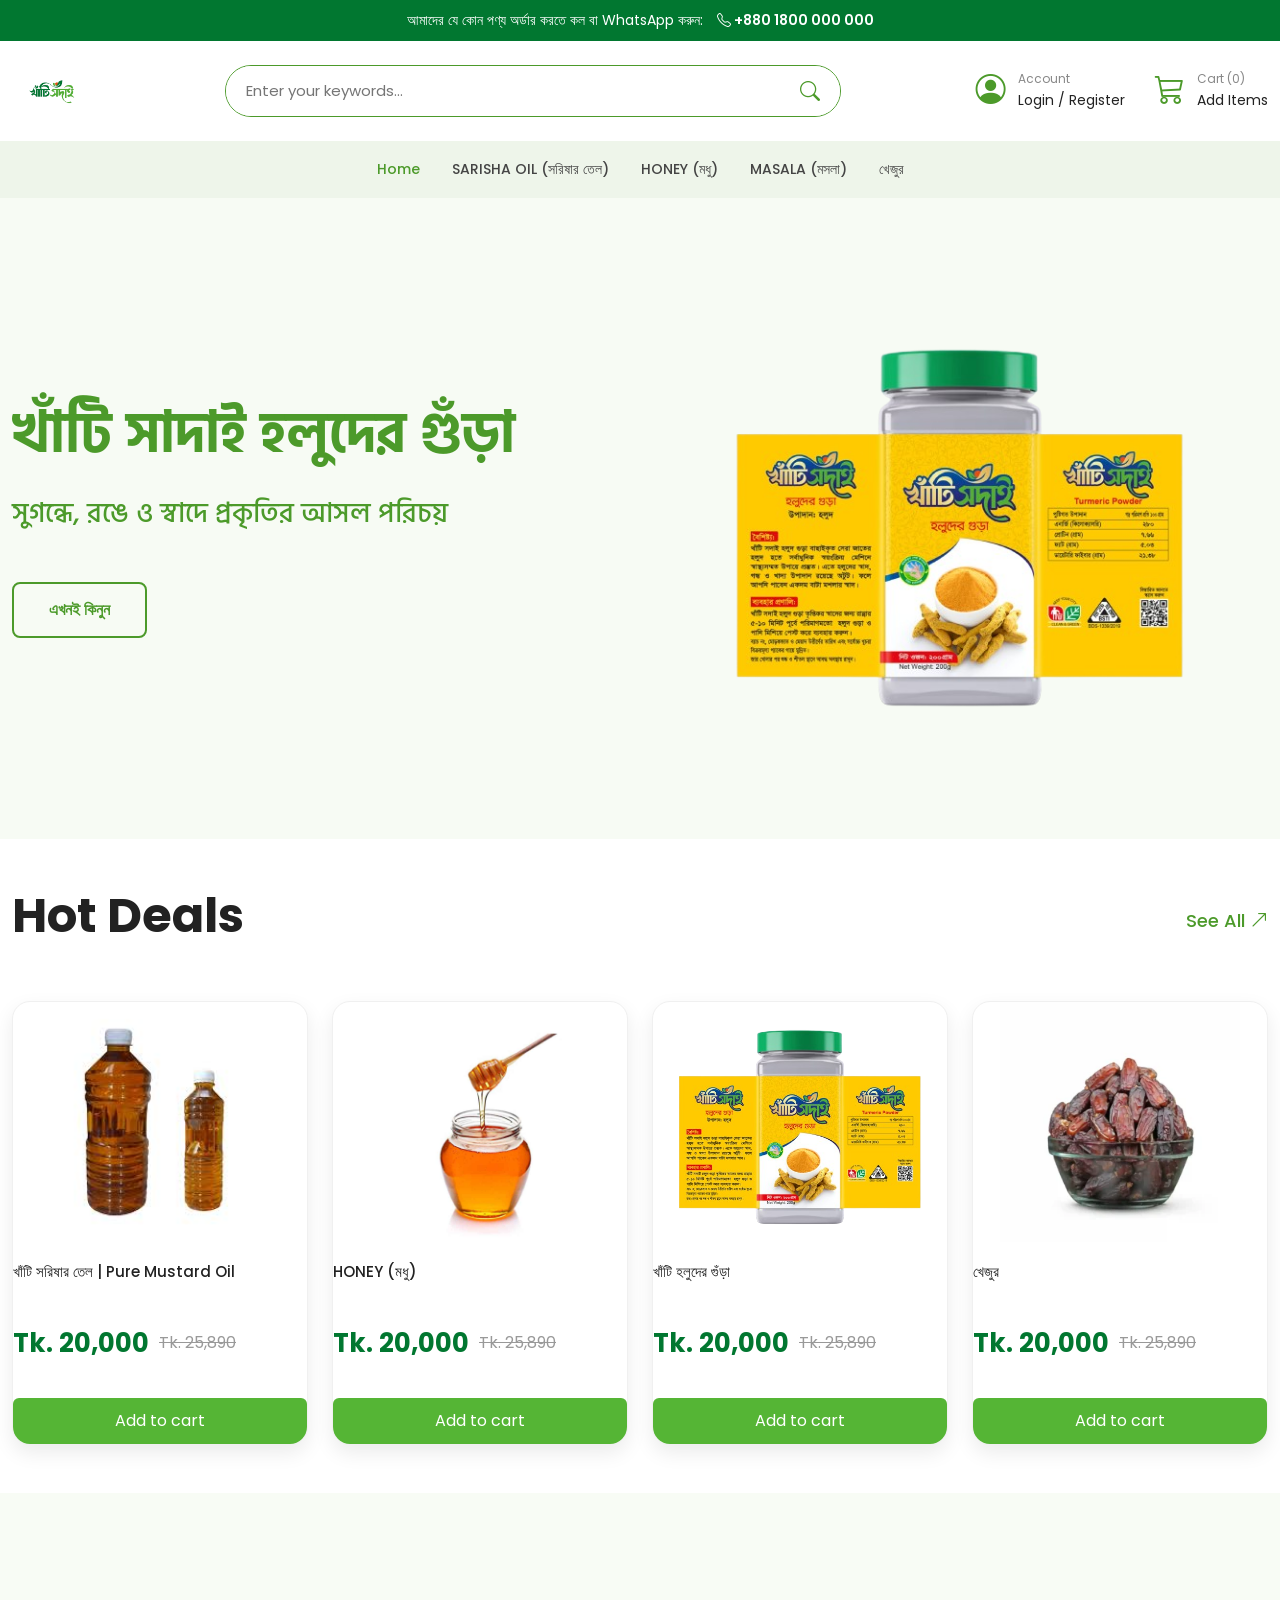
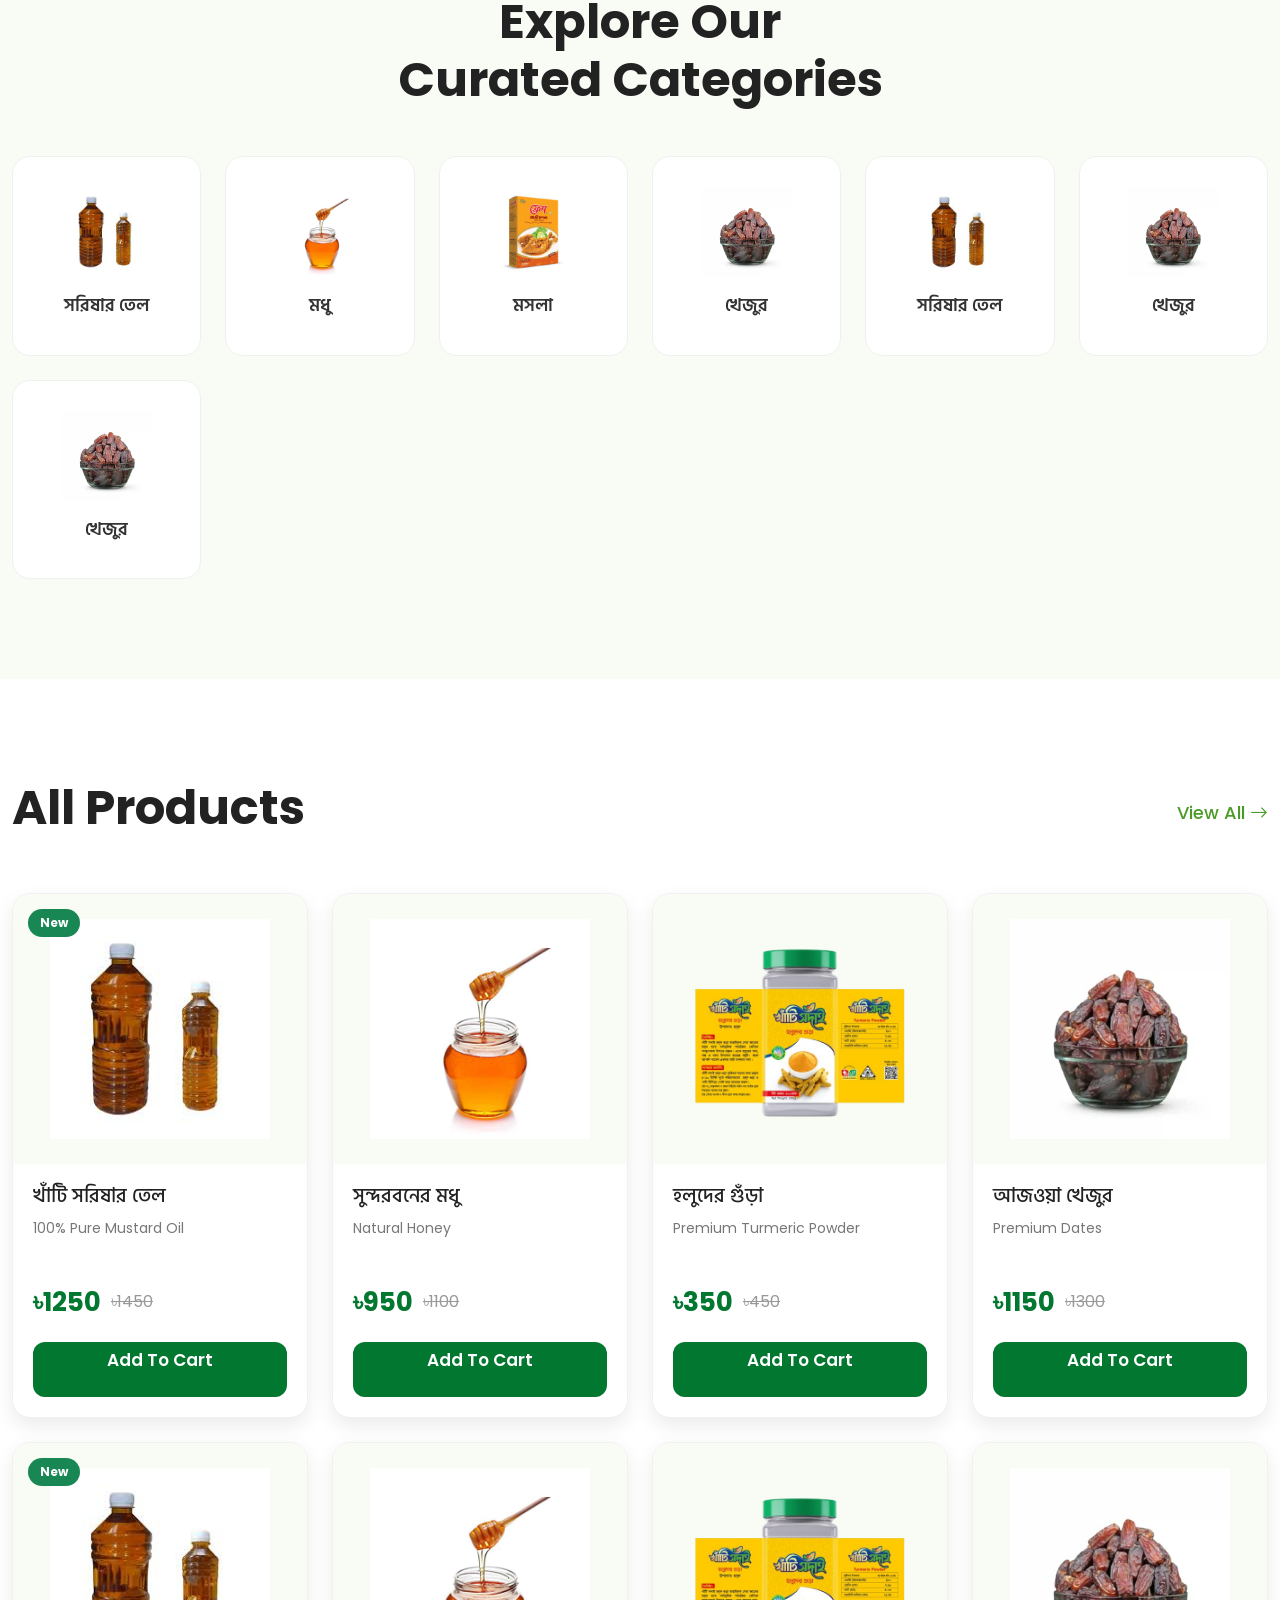
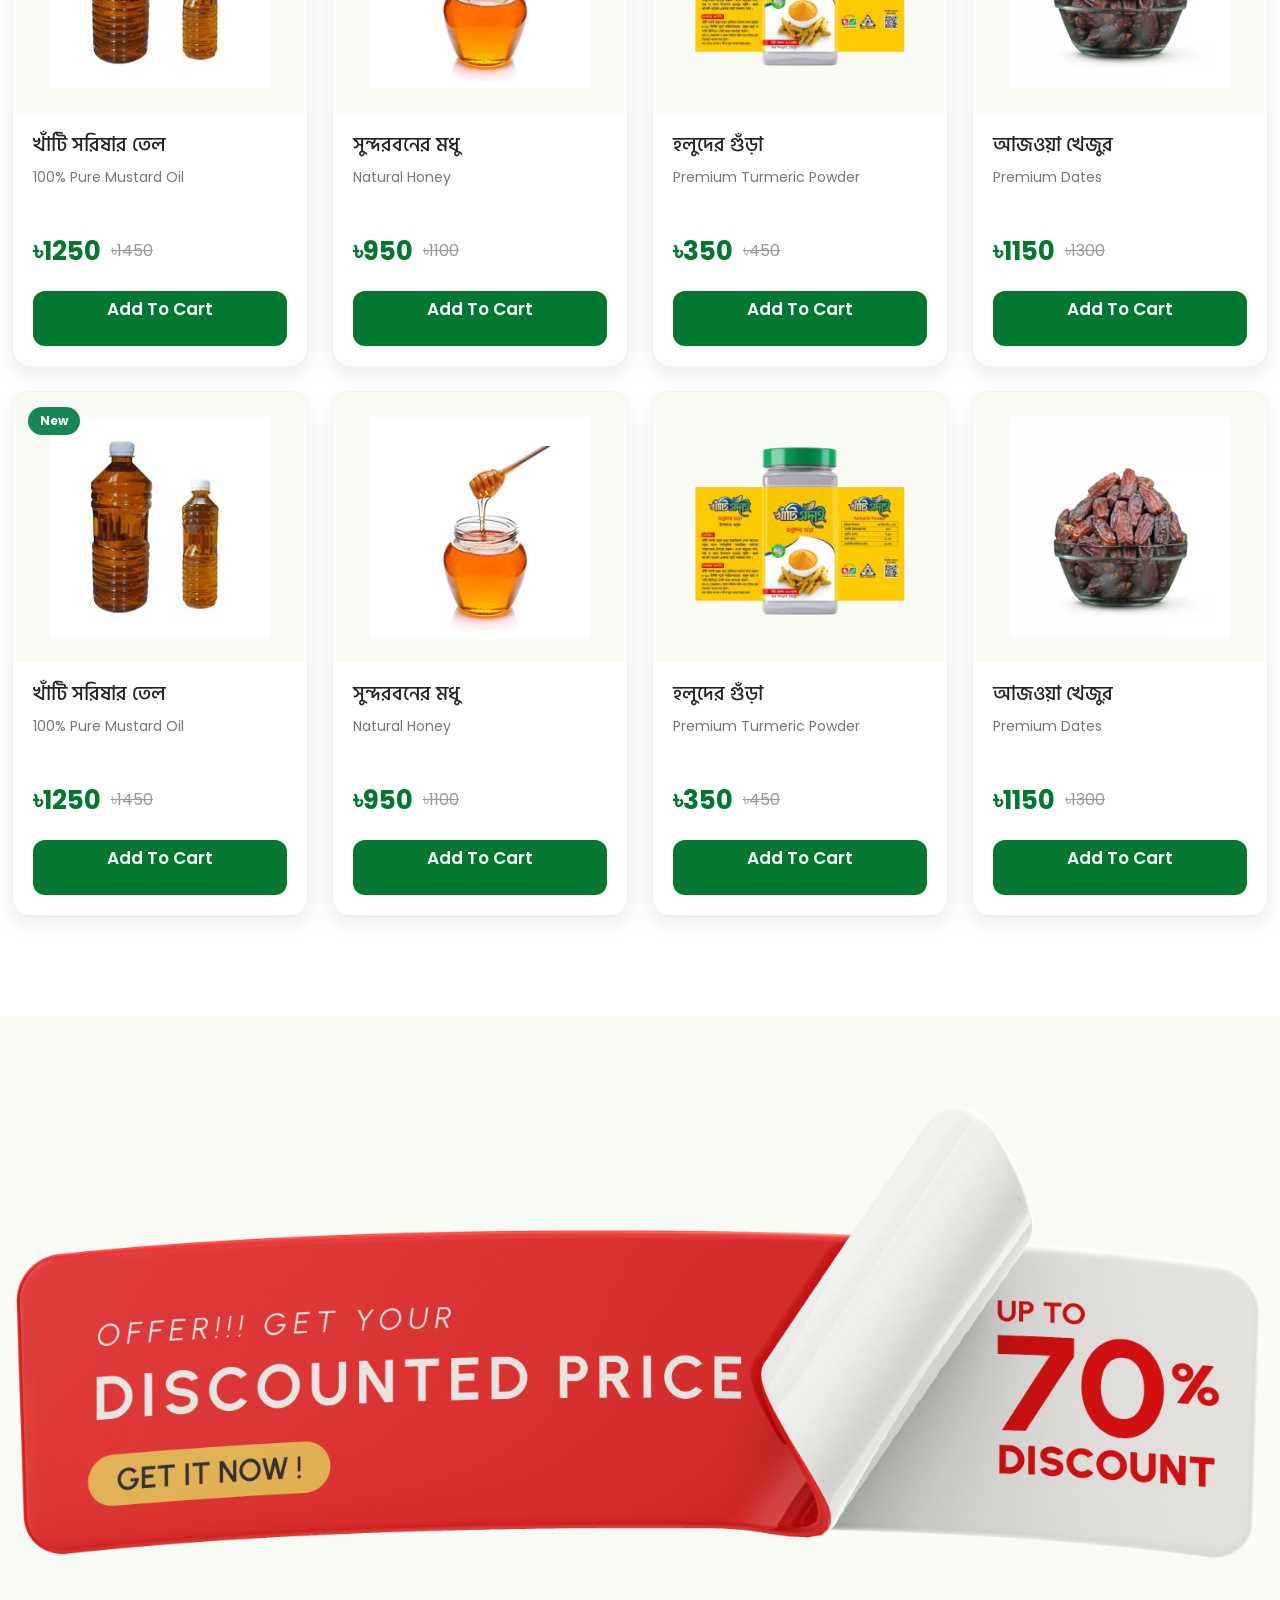
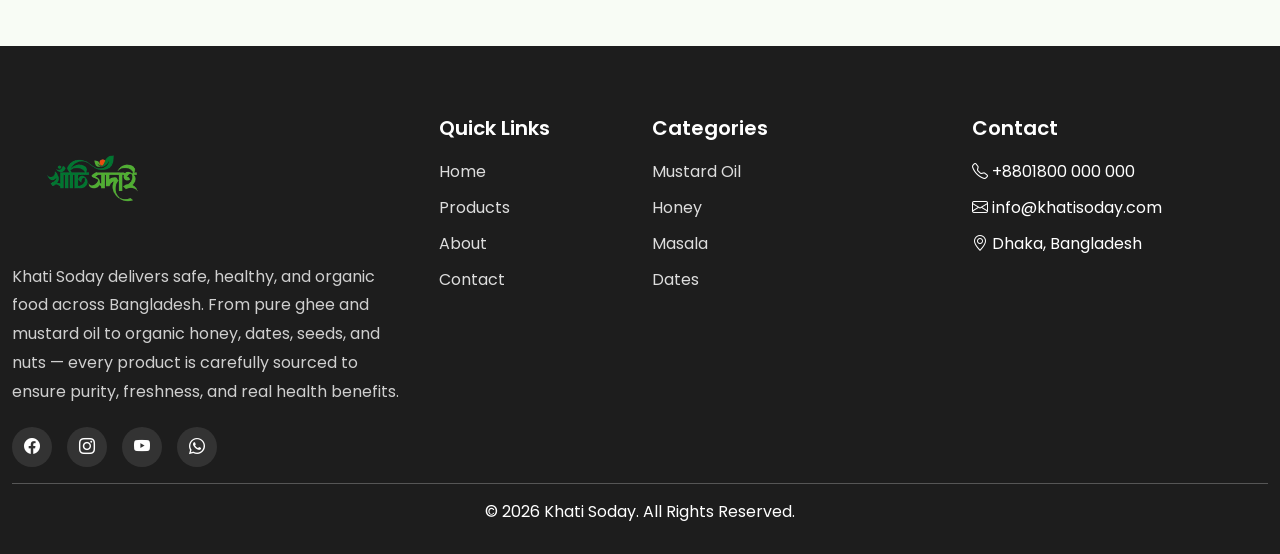
==== commit 1470612d: "Fix shop cart and mobile menu" ====
--- a/index.html
+++ b/index.html
@@ -34,7 +34,8 @@
 
 </head>
 
-<body><!--==========================
+<body>
+    <!--==========================
         Top Header
 ===========================-->
 
@@ -62,31 +63,49 @@
 
     <div class="container">
 
-        <div class="row align-items-center">
+        <!-- Mobile Top Row -->
+        <div class="mobile-top d-lg-none">
+
+            <button class="navbar-toggler"
+                    type="button"
+                    data-bs-toggle="collapse"
+                    data-bs-target="#menu">
+
+                <span class="navbar-toggler-icon"></span>
+
+            </button>
+
+            <a href="index.html">
+
+                <img src="images/logo.png"
+                     class="logo"
+                     alt="Khati Soday">
+
+            </a>
+
+        </div>
+
+        <!-- Desktop Header -->
+        <div class="row align-items-center desktop-header">
 
             <!-- Logo -->
-
-            <div class="col-lg-2">
+            <div class="col-lg-2 d-none d-lg-block">
 
                 <a href="index.html">
-
                     <img src="images/logo.png"
-                        class="logo"
-                        alt="Khati Soday">
-
+                         class="logo"
+                         alt="Khati Soday">
                 </a>
 
             </div>
 
             <!-- Search -->
-
             <div class="col-lg-6">
 
                 <div class="search-box">
 
-                    <input
-                        type="text"
-                        placeholder="Enter your keywords...">
+                    <input type="text"
+                           placeholder="Enter your keywords...">
 
                     <button>
 
@@ -98,27 +117,26 @@
 
             </div>
 
-            <!-- Right -->
-
+            <!-- Account -->
             <div class="col-lg-4">
 
                 <div class="header-right">
 
-                    <a href="#">
+                    <a href="login.html">
 
                         <i class="bi bi-person-circle"></i>
 
                         <div>
 
-                            <small>Profile</small>
-
-                            <span>Nazmul  Huda Labu</span>
+                            <small>Account</small>
+
+                            <span>Login / Register</span>
 
                         </div>
 
                     </a>
 
-                    <a href="#">
+                    <a href="cart.html">
 
                         <i class="bi bi-cart3"></i>
 
@@ -214,7 +232,7 @@
 
                 </li>
 
-            </ul>
+            </ul><div class="header-right">
 
         </div>
 
--- a/css/style.css
+++ b/css/style.css
@@ -1950,3 +1950,543 @@
 
     min-height:50px;
 }
+
+/*==========================================
+            Login Page
+==========================================*/
+
+.login-section{
+
+    padding:100px 0;
+
+    background:#F8FCF5;
+
+    min-height:80vh;
+
+    display:flex;
+
+    align-items:center;
+
+}
+
+.login-header{
+
+    background:#fff;
+
+    padding:20px 0;
+
+    box-shadow:0 2px 10px rgba(0,0,0,.05);
+
+}
+
+.login-card{
+
+    background:#fff;
+
+    padding:45px;
+
+    border-radius:20px;
+
+    box-shadow:0 15px 40px rgba(0,0,0,.08);
+
+}
+
+.login-card h2{
+
+    font-size:36px;
+
+    font-weight:700;
+
+    color:#017730;
+
+    margin-bottom:10px;
+
+}
+
+.login-card p{
+
+    color:#666;
+
+}
+
+.login-card label{
+
+    font-weight:600;
+
+    margin-bottom:8px;
+
+}
+
+.login-card .form-control{
+
+    height:55px;
+
+    border-radius:12px;
+
+    border:1px solid #ddd;
+
+    padding:0 15px;
+
+    transition:.3s;
+
+}
+
+.login-card .form-control:focus{
+
+    border-color:#017730;
+
+    box-shadow:0 0 0 .15rem rgba(1,119,48,.15);
+
+}
+
+.password-box{
+
+    position:relative;
+
+}
+
+.password-box span{
+
+    position:absolute;
+
+    right:18px;
+
+    top:50%;
+
+    transform:translateY(-50%);
+
+    cursor:pointer;
+
+    color:#777;
+
+    font-size:18px;
+
+}
+
+.forgot-link{
+
+    color:#017730;
+
+    text-decoration:none;
+
+    font-weight:500;
+
+}
+
+.forgot-link:hover{
+
+    text-decoration:underline;
+
+}
+
+.register-link{
+
+    color:#017730;
+
+    font-weight:600;
+
+    text-decoration:none;
+
+}
+
+.register-link:hover{
+
+    color:#014f22;
+
+}
+
+.btn-green{
+
+    background:#017730;
+
+    color:#fff;
+
+    border:none;
+
+    border-radius:12px;
+
+    height:55px;
+
+    font-size:17px;
+
+    font-weight:600;
+
+    transition:.3s;
+
+}
+
+.btn-green:hover{
+
+    background:#014f22;
+
+    color:#fff;
+
+}
+
+.login-card hr{
+
+    margin:30px 0;
+
+}
+
+@media(max-width:768px){
+
+    .login-card{
+
+        padding:30px 25px;
+
+    }
+
+    .login-card h2{
+
+        font-size:28px;
+
+    }
+
+}
+
+/* Mobile Top Row */
+
+.mobile-top{
+
+    display:none;
+
+}
+
+@media (max-width:991px){
+
+    .mobile-top{
+
+        display:flex;
+
+        justify-content:space-between;
+
+        align-items:center;
+
+        padding:15px 0;
+
+    }
+
+    .desktop-header .logo{
+
+        display:none;
+
+    }
+
+    .main-header .container > .row > .col-lg-2{
+
+        display:none;
+
+    }
+
+    .mobile-top .logo{
+
+        width:120px;
+
+    }
+
+    .navbar-toggler{
+
+        border:1px solid #ddd;
+
+        padding:8px 10px;
+
+    }
+
+    .navbar > .container > .navbar-toggler{
+
+        display:none;
+
+    }
+
+    .main-header{
+
+        padding-top:12px;
+
+    }
+
+    .main-header .search-box{
+
+        margin-top:16px;
+
+    }
+
+}
+
+/*==========================================
+            Cart Page
+==========================================*/
+
+.cart-section{
+
+    padding:80px 0;
+
+    background:#f8f9fa;
+
+}
+
+/* Cart Table */
+
+.cart-table{
+
+    background:#fff;
+
+    padding:25px;
+
+    border-radius:20px;
+
+    box-shadow:0 10px 30px rgba(0,0,0,.08);
+
+}
+
+.cart-table table{
+
+    margin-bottom:0;
+
+}
+
+.cart-table thead th{
+
+    font-weight:600;
+
+    border-bottom:2px solid #eee;
+
+    padding-bottom:15px;
+
+}
+
+.cart-table td{
+
+    vertical-align:middle;
+
+    padding:20px 10px;
+
+}
+
+/* Product */
+
+.cart-product{
+
+    display:flex;
+
+    align-items:center;
+
+    gap:15px;
+
+}
+
+.cart-product img{
+
+    width:90px;
+
+    height:90px;
+
+    object-fit:contain;
+
+    background:#f8f8f8;
+
+    border-radius:15px;
+
+    padding:10px;
+
+}
+
+.cart-product h5{
+
+    font-size:18px;
+
+    margin-bottom:5px;
+
+    font-family:'Hind Siliguri',sans-serif;
+
+}
+
+.cart-product small{
+
+    color:#777;
+
+}
+
+/* Quantity */
+
+.quantity-box{
+
+    display:flex;
+
+    align-items:center;
+
+    gap:8px;
+
+}
+
+.qty-btn{
+
+    width:35px;
+
+    height:35px;
+
+    border:none;
+
+    background:#017730;
+
+    color:#fff;
+
+    border-radius:8px;
+
+    font-size:18px;
+
+    transition:.3s;
+
+}
+
+.qty-btn:hover{
+
+    background:#014f22;
+
+}
+
+.quantity-box input{
+
+    width:50px;
+
+    text-align:center;
+
+    border:1px solid #ddd;
+
+    border-radius:8px;
+
+    height:35px;
+
+}
+
+/* Remove */
+
+.remove-btn{
+
+    width:40px;
+
+    height:40px;
+
+    border:none;
+
+    border-radius:50%;
+
+    background:#dc3545;
+
+    color:#fff;
+
+    transition:.3s;
+
+}
+
+.remove-btn:hover{
+
+    background:#bb2d3b;
+
+}
+
+/* Summary */
+
+.cart-summary{
+
+    background:#fff;
+
+    padding:30px;
+
+    border-radius:20px;
+
+    box-shadow:0 10px 30px rgba(0,0,0,.08);
+
+    position:sticky;
+
+    top:100px;
+
+}
+
+.cart-summary h3{
+
+    margin-bottom:25px;
+
+    color:#017730;
+
+    font-weight:700;
+
+}
+
+.summary-item{
+
+    display:flex;
+
+    justify-content:space-between;
+
+    margin-bottom:18px;
+
+    font-size:16px;
+
+}
+
+.summary-item.total{
+
+    font-size:22px;
+
+    color:#017730;
+
+    font-weight:700;
+
+}
+
+.cart-summary hr{
+
+    margin:20px 0;
+
+}
+
+/* Coupon */
+
+.coupon-box .form-control{
+
+    height:50px;
+
+    border-radius:10px;
+
+}
+
+/* Mobile */
+
+@media(max-width:991px){
+
+    .cart-summary{
+
+        margin-top:30px;
+
+        position:static;
+
+    }
+
+}
+
+@media(max-width:768px){
+
+    .cart-product{
+
+        flex-direction:column;
+
+        text-align:center;
+
+    }
+
+    .cart-product img{
+
+        width:70px;
+
+        height:70px;
+
+    }
+
+    .cart-table{
+
+        overflow-x:auto;
+
+    }
+
+}
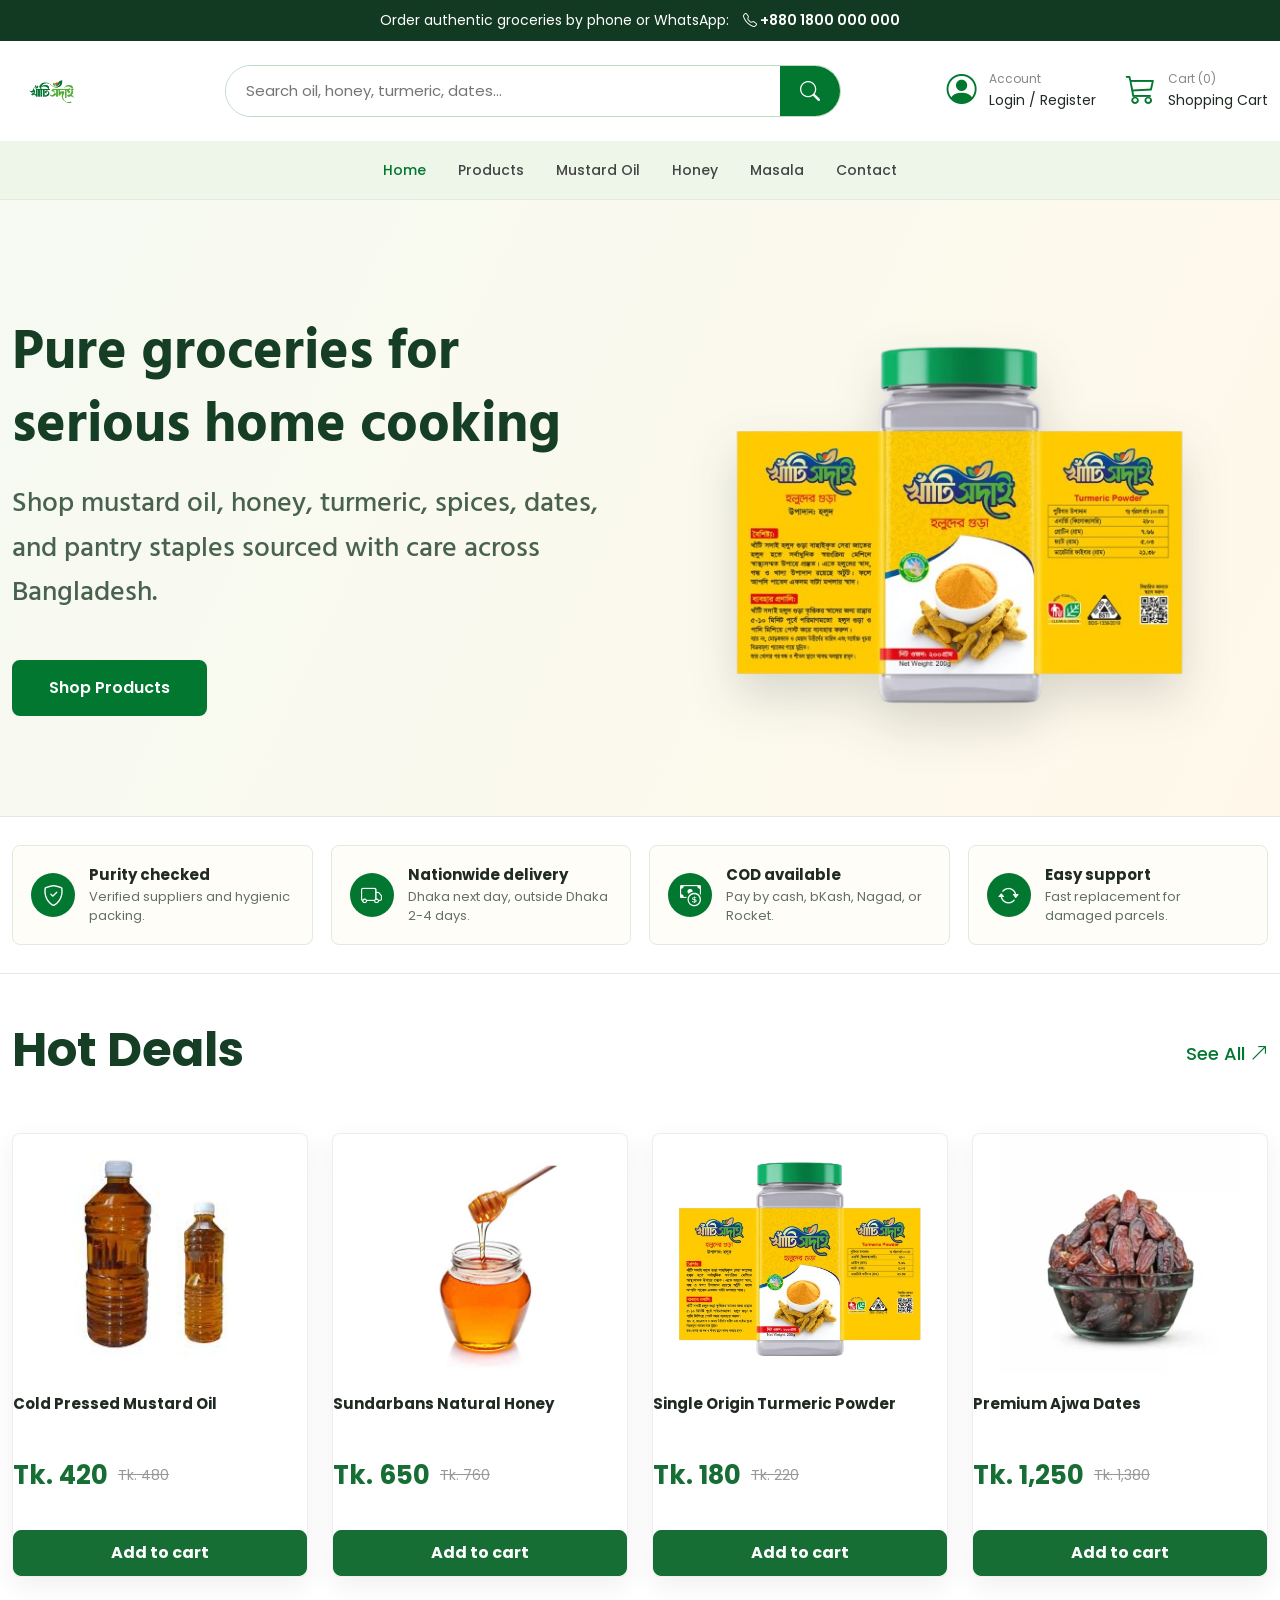
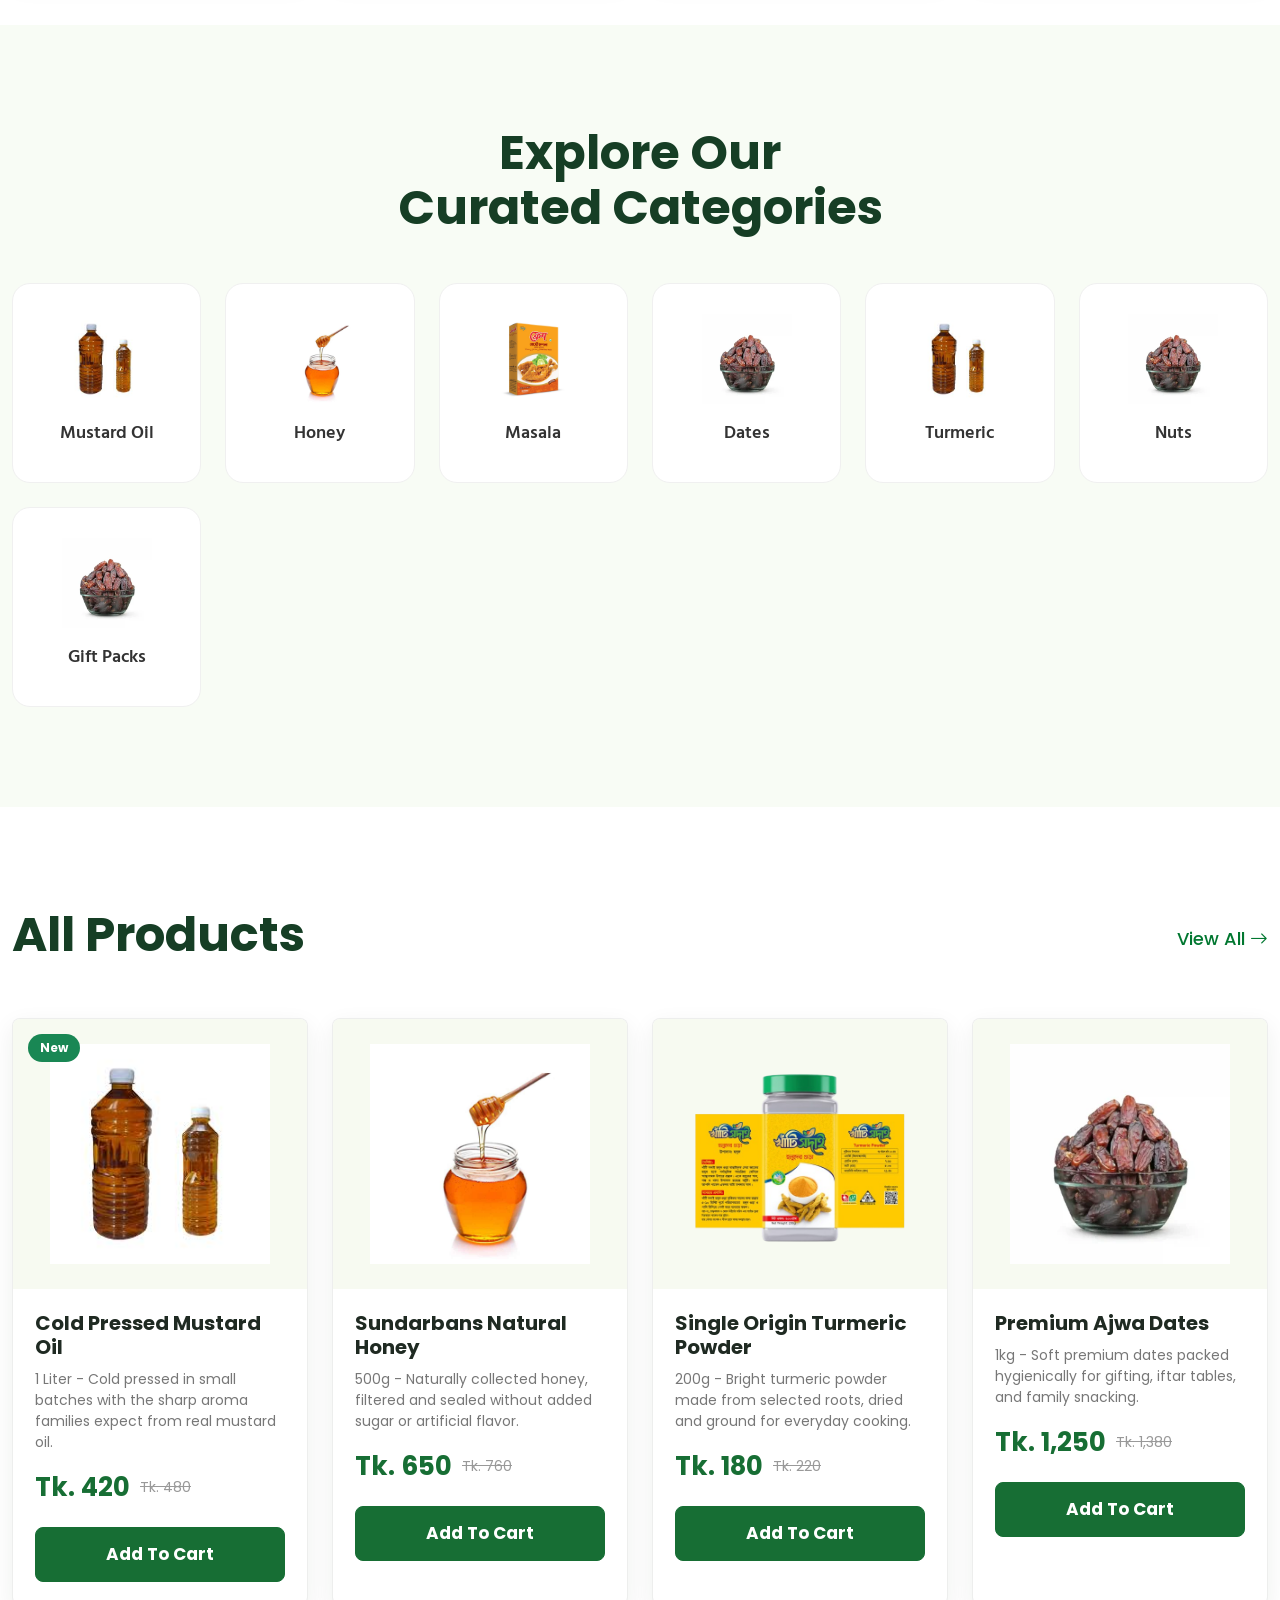
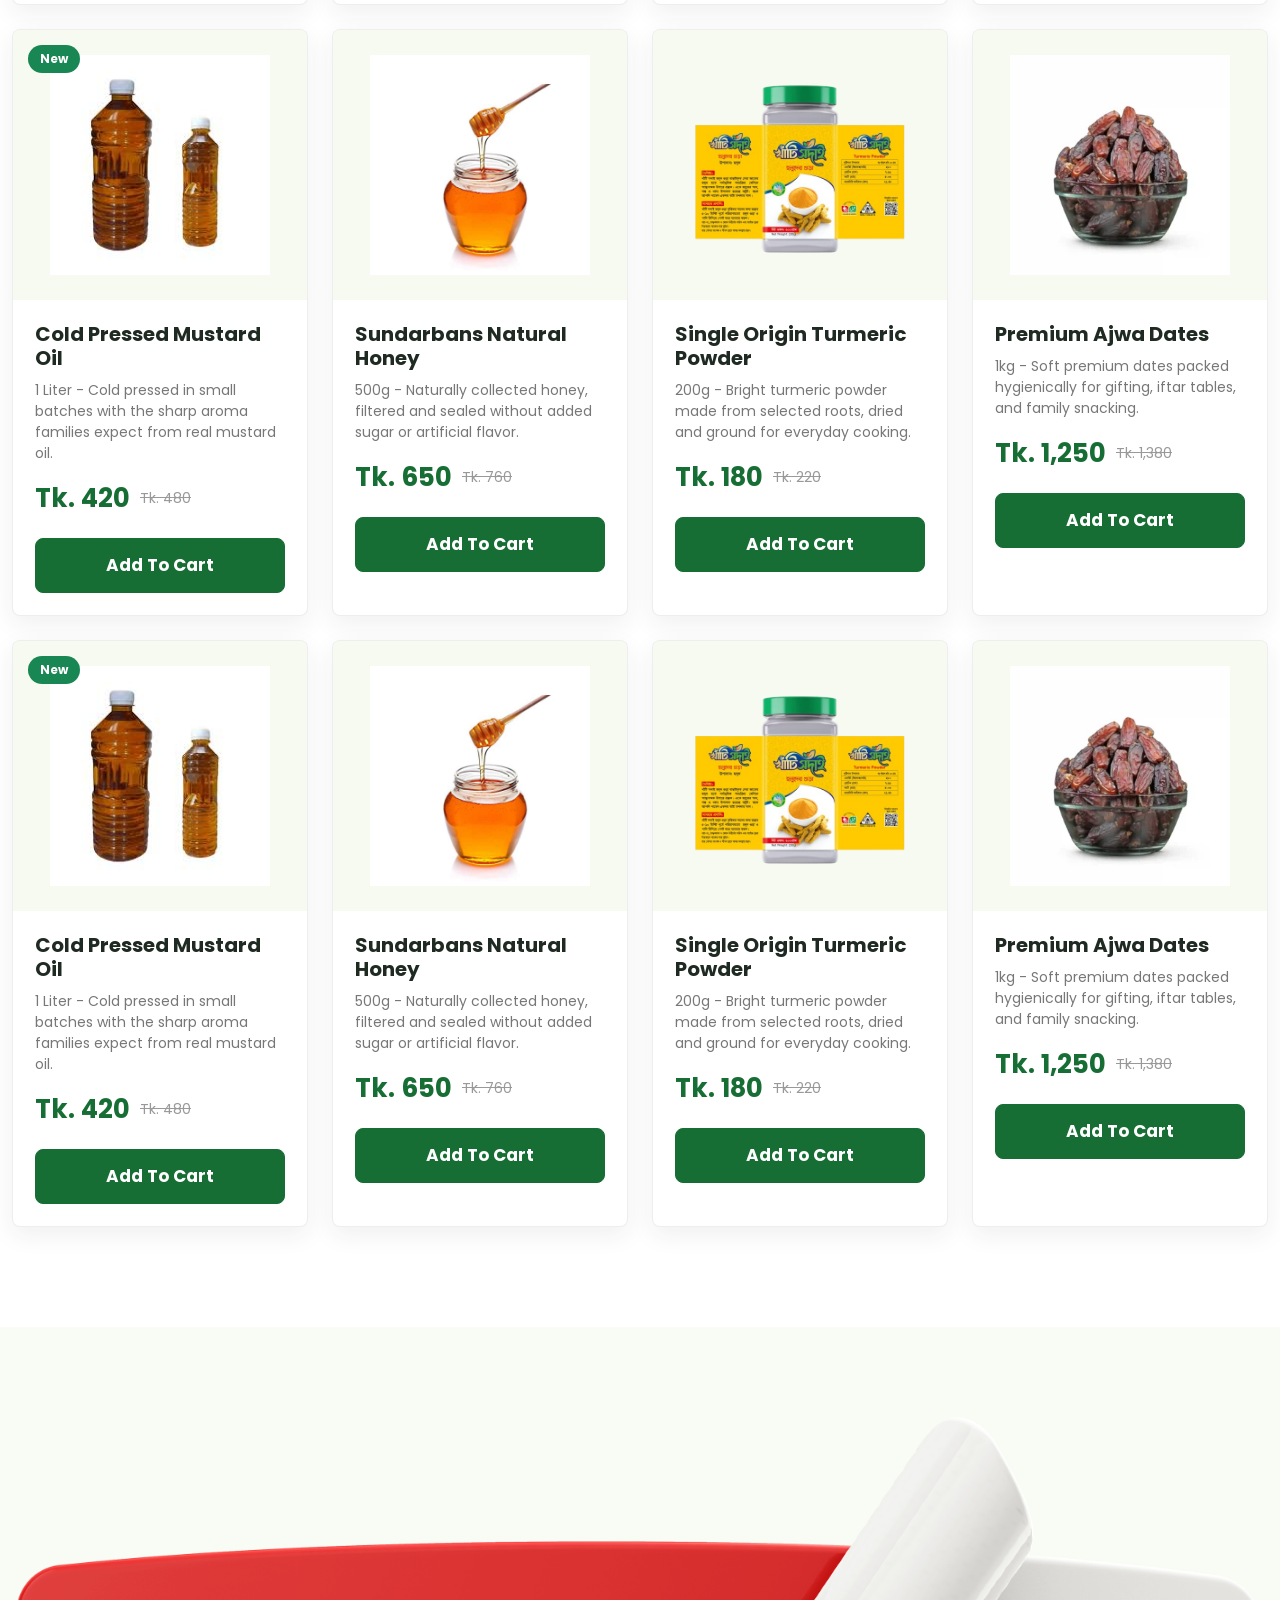
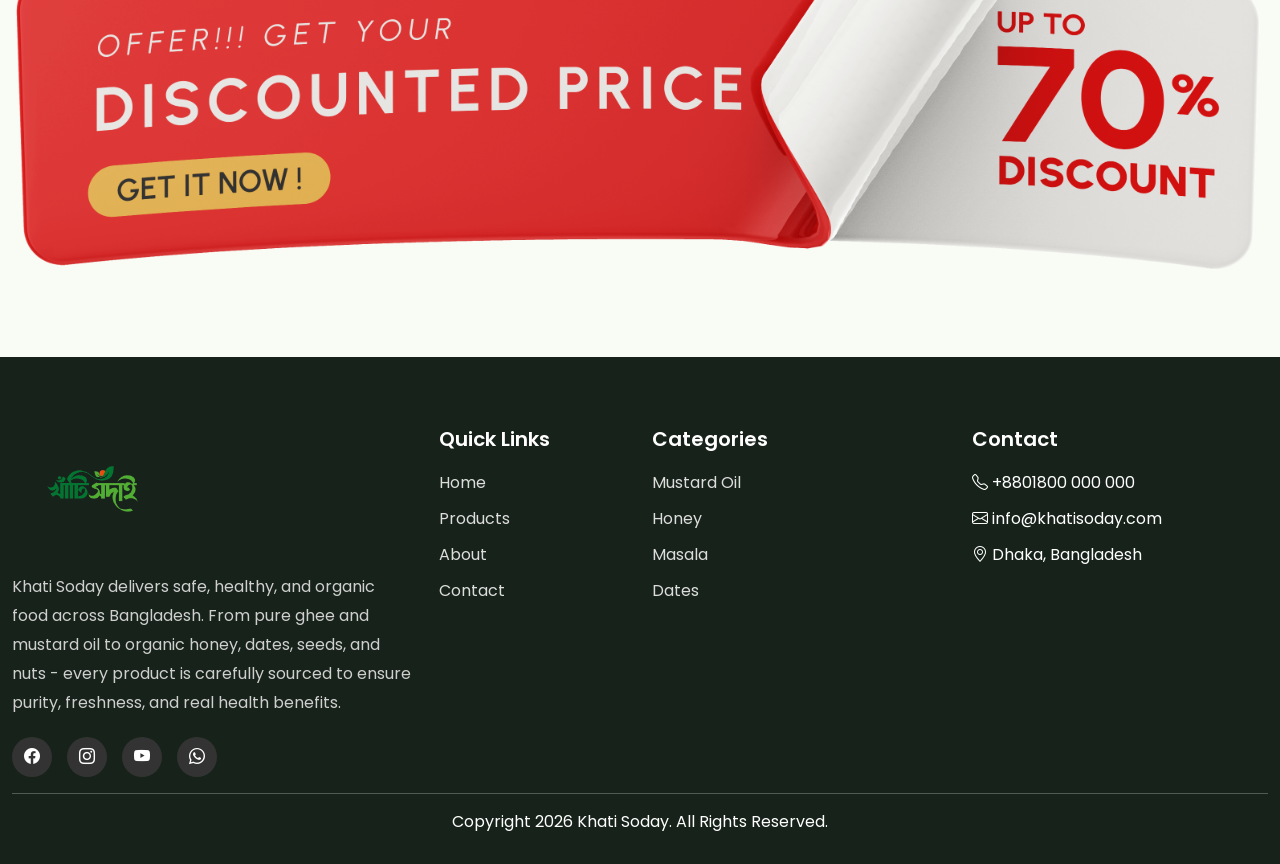
==== commit ace0332a: "Enhance storefront for production readiness" ====
--- a/index.html
+++ b/index.html
@@ -1,4 +1,4 @@
-<!DOCTYPE html>
+﻿<!DOCTYPE html>
 <html lang="en">
 
 <head>
@@ -45,7 +45,7 @@
 
         <p>
 
-            আমাদের যে কোন পণ্য অর্ডার করতে কল বা WhatsApp করুন:
+            à¦†à¦®à¦¾à¦¦à§‡à¦° à¦¯à§‡ à¦•à§‹à¦¨ à¦ªà¦£à§à¦¯ à¦…à¦°à§à¦¡à¦¾à¦° à¦•à¦°à¦¤à§‡ à¦•à¦² à¦¬à¦¾ WhatsApp à¦•à¦°à§à¦¨:
 
             <span>
 
@@ -144,7 +144,7 @@
 
                             <small>Cart (02)</small>
 
-                            <span>Add Items</span>
+                            <span>Shopping Cart</span>
 
                         </div>
 
@@ -193,7 +193,7 @@
                     <a class="nav-link"
                         href="products.html">
 
-                        SARISHA OIL (সরিষার তেল)
+                        SARISHA OIL (à¦¸à¦°à¦¿à¦·à¦¾à¦° à¦¤à§‡à¦²)
 
                     </a>
 
@@ -204,7 +204,7 @@
                     <a class="nav-link"
                         href="products.html">
 
-                        HONEY (মধু)
+                        HONEY (à¦®à¦§à§)
 
                     </a>
 
@@ -215,7 +215,7 @@
                     <a class="nav-link"
                         href="products.html">
 
-                        MASALA (মসলা)
+                        MASALA (à¦®à¦¸à¦²à¦¾)
 
                     </a>
 
@@ -226,7 +226,7 @@
                     <a class="nav-link"
                         href="products.html">
 
-                        খেজুর
+                        à¦–à§‡à¦œà§à¦°
 
                     </a>
 
@@ -254,22 +254,22 @@
 
                     <h1>
 
-                        খাঁটি সাদাই হলুদের গুঁড়া
+                        à¦–à¦¾à¦à¦Ÿà¦¿ à¦¸à¦¾à¦¦à¦¾à¦‡ à¦¹à¦²à§à¦¦à§‡à¦° à¦—à§à¦à§œà¦¾
 
                     </h1>
 
                     <h2>
 
-                        সুগন্ধে, রঙে ও স্বাদে
-                        প্রকৃতির
-                        আসল পরিচয়
+                        à¦¸à§à¦—à¦¨à§à¦§à§‡, à¦°à¦™à§‡ à¦“ à¦¸à§à¦¬à¦¾à¦¦à§‡
+                        à¦ªà§à¦°à¦•à§ƒà¦¤à¦¿à¦°
+                        à¦†à¦¸à¦² à¦ªà¦°à¦¿à¦šà§Ÿ
 
                     </h2>
 
                     <a href="products.html"
                         class="hero-btn">
 
-                        এখনই কিনুন
+                        à¦à¦–à¦¨à¦‡ à¦•à¦¿à¦¨à§à¦¨
 
                     </a>
 
@@ -335,7 +335,7 @@
 
                     <h6>
 
-                        খাঁটি সরিষার তেল | Pure Mustard Oil
+                        à¦–à¦¾à¦à¦Ÿà¦¿ à¦¸à¦°à¦¿à¦·à¦¾à¦° à¦¤à§‡à¦² | Pure Mustard Oil
 
                     </h6>
 
@@ -343,13 +343,13 @@
 
                         <span class="new-price">
 
-                            Tk. 20,000
+                            Tk. 420
 
                         </span>
 
                         <span class="old-price">
 
-                            Tk. 25,890
+                            Tk. 480
 
                         </span>
 
@@ -378,7 +378,7 @@
 
                     <h6>
 
-                        HONEY (মধু)
+                        HONEY (à¦®à¦§à§)
 
                     </h6>
 
@@ -386,13 +386,13 @@
 
                         <span class="new-price">
 
-                            Tk. 20,000
+                            Tk. 420
 
                         </span>
 
                         <span class="old-price">
 
-                            Tk. 25,890
+                            Tk. 480
 
                         </span>
 
@@ -421,7 +421,7 @@
 
                     <h6>
 
-                        খাঁটি হলুদের গুঁড়া
+                        à¦–à¦¾à¦à¦Ÿà¦¿ à¦¹à¦²à§à¦¦à§‡à¦° à¦—à§à¦à§œà¦¾
 
                     </h6>
 
@@ -429,13 +429,13 @@
 
                         <span class="new-price">
 
-                            Tk. 20,000
+                            Tk. 420
 
                         </span>
 
                         <span class="old-price">
 
-                            Tk. 25,890
+                            Tk. 480
 
                         </span>
 
@@ -464,7 +464,7 @@
 
                     <h6>
 
-                        খেজুর
+                        à¦–à§‡à¦œà§à¦°
 
                     </h6>
 
@@ -472,13 +472,13 @@
 
                         <span class="new-price">
 
-                            Tk. 20,000
+                            Tk. 420
 
                         </span>
 
                         <span class="old-price">
 
-                            Tk. 25,890
+                            Tk. 480
 
                         </span>
 
@@ -535,7 +535,7 @@
 
                     <img src="images/categories/oil.png" alt="Oil">
 
-                    <h5>সরিষার তেল</h5>
+                    <h5>à¦¸à¦°à¦¿à¦·à¦¾à¦° à¦¤à§‡à¦²</h5>
 
                 </a>
 
@@ -549,7 +549,7 @@
 
                     <img src="images/categories/honey.png" alt="Honey">
 
-                    <h5>মধু</h5>
+                    <h5>à¦®à¦§à§</h5>
 
                 </a>
 
@@ -563,7 +563,7 @@
 
                     <img src="images/categories/masala.png" alt="Masala">
 
-                    <h5>মসলা</h5>
+                    <h5>à¦®à¦¸à¦²à¦¾</h5>
 
                 </a>
 
@@ -577,7 +577,7 @@
 
                     <img src="images/categories/dates.png" alt="Dates">
 
-                    <h5>খেজুর</h5>
+                    <h5>à¦–à§‡à¦œà§à¦°</h5>
 
                 </a>
 
@@ -591,7 +591,7 @@
 
                     <img src="images/categories/oil.png" alt="Oil">
 
-                    <h5>সরিষার তেল</h5>
+                    <h5>à¦¸à¦°à¦¿à¦·à¦¾à¦° à¦¤à§‡à¦²</h5>
 
                 </a>
 
@@ -603,7 +603,7 @@
 
                     <img src="images/categories/dates.png" alt="Dates">
 
-                    <h5>খেজুর</h5>
+                    <h5>à¦–à§‡à¦œà§à¦°</h5>
 
                 </a>
 
@@ -614,7 +614,7 @@
 
                     <img src="images/categories/dates.png" alt="Dates">
 
-                    <h5>খেজুর</h5>
+                    <h5>à¦–à§‡à¦œà§à¦°</h5>
 
                 </a>
 
@@ -680,7 +680,7 @@
 
                         <h5>
 
-                            খাঁটি সরিষার তেল
+                            à¦–à¦¾à¦à¦Ÿà¦¿ à¦¸à¦°à¦¿à¦·à¦¾à¦° à¦¤à§‡à¦²
 
                         </h5>
 
@@ -694,13 +694,13 @@
 
                             <span class="new-price">
 
-                                ৳1250
+                                Tk. 420
 
                             </span>
 
                             <span class="old-price">
 
-                                ৳1450
+                                Tk. 480
 
                             </span>
 
@@ -735,7 +735,7 @@
 
                         <h5>
 
-                            সুন্দরবনের মধু
+                            à¦¸à§à¦¨à§à¦¦à¦°à¦¬à¦¨à§‡à¦° à¦®à¦§à§
 
                         </h5>
 
@@ -749,13 +749,13 @@
 
                             <span class="new-price">
 
-                                ৳950
+                                Tk. 650
 
                             </span>
 
                             <span class="old-price">
 
-                                ৳1100
+                                Tk. 760
 
                             </span>
 
@@ -790,7 +790,7 @@
 
                         <h5>
 
-                            হলুদের গুঁড়া
+                            à¦¹à¦²à§à¦¦à§‡à¦° à¦—à§à¦à§œà¦¾
 
                         </h5>
 
@@ -804,13 +804,13 @@
 
                             <span class="new-price">
 
-                                ৳350
+                                Tk. 180
 
                             </span>
 
                             <span class="old-price">
 
-                                ৳450
+                                Tk. 220
 
                             </span>
 
@@ -845,7 +845,7 @@
 
                         <h5>
 
-                            আজওয়া খেজুর
+                            à¦†à¦œà¦“à§Ÿà¦¾ à¦–à§‡à¦œà§à¦°
 
                         </h5>
 
@@ -859,13 +859,13 @@
 
                             <span class="new-price">
 
-                                ৳1150
+                                Tk. 1,250
 
                             </span>
 
                             <span class="old-price">
 
-                                ৳1300
+                                Tk. 1,380
 
                             </span>
 
@@ -906,7 +906,7 @@
 
                         <h5>
 
-                            খাঁটি সরিষার তেল
+                            à¦–à¦¾à¦à¦Ÿà¦¿ à¦¸à¦°à¦¿à¦·à¦¾à¦° à¦¤à§‡à¦²
 
                         </h5>
 
@@ -920,13 +920,13 @@
 
                             <span class="new-price">
 
-                                ৳1250
+                                Tk. 420
 
                             </span>
 
                             <span class="old-price">
 
-                                ৳1450
+                                Tk. 480
 
                             </span>
 
@@ -961,7 +961,7 @@
 
                         <h5>
 
-                            সুন্দরবনের মধু
+                            à¦¸à§à¦¨à§à¦¦à¦°à¦¬à¦¨à§‡à¦° à¦®à¦§à§
 
                         </h5>
 
@@ -975,13 +975,13 @@
 
                             <span class="new-price">
 
-                                ৳950
+                                Tk. 650
 
                             </span>
 
                             <span class="old-price">
 
-                                ৳1100
+                                Tk. 760
 
                             </span>
 
@@ -1016,7 +1016,7 @@
 
                         <h5>
 
-                            হলুদের গুঁড়া
+                            à¦¹à¦²à§à¦¦à§‡à¦° à¦—à§à¦à§œà¦¾
 
                         </h5>
 
@@ -1030,13 +1030,13 @@
 
                             <span class="new-price">
 
-                                ৳350
+                                Tk. 180
 
                             </span>
 
                             <span class="old-price">
 
-                                ৳450
+                                Tk. 220
 
                             </span>
 
@@ -1071,7 +1071,7 @@
 
                         <h5>
 
-                            আজওয়া খেজুর
+                            à¦†à¦œà¦“à§Ÿà¦¾ à¦–à§‡à¦œà§à¦°
 
                         </h5>
 
@@ -1085,13 +1085,13 @@
 
                             <span class="new-price">
 
-                                ৳1150
+                                Tk. 1,250
 
                             </span>
 
                             <span class="old-price">
 
-                                ৳1300
+                                Tk. 1,380
 
                             </span>
 
@@ -1132,7 +1132,7 @@
 
                         <h5>
 
-                            খাঁটি সরিষার তেল
+                            à¦–à¦¾à¦à¦Ÿà¦¿ à¦¸à¦°à¦¿à¦·à¦¾à¦° à¦¤à§‡à¦²
 
                         </h5>
 
@@ -1146,13 +1146,13 @@
 
                             <span class="new-price">
 
-                                ৳1250
+                                Tk. 420
 
                             </span>
 
                             <span class="old-price">
 
-                                ৳1450
+                                Tk. 480
 
                             </span>
 
@@ -1187,7 +1187,7 @@
 
                         <h5>
 
-                            সুন্দরবনের মধু
+                            à¦¸à§à¦¨à§à¦¦à¦°à¦¬à¦¨à§‡à¦° à¦®à¦§à§
 
                         </h5>
 
@@ -1201,13 +1201,13 @@
 
                             <span class="new-price">
 
-                                ৳950
+                                Tk. 650
 
                             </span>
 
                             <span class="old-price">
 
-                                ৳1100
+                                Tk. 760
 
                             </span>
 
@@ -1242,7 +1242,7 @@
 
                         <h5>
 
-                            হলুদের গুঁড়া
+                            à¦¹à¦²à§à¦¦à§‡à¦° à¦—à§à¦à§œà¦¾
 
                         </h5>
 
@@ -1256,13 +1256,13 @@
 
                             <span class="new-price">
 
-                                ৳350
+                                Tk. 180
 
                             </span>
 
                             <span class="old-price">
 
-                                ৳450
+                                Tk. 220
 
                             </span>
 
@@ -1297,7 +1297,7 @@
 
                         <h5>
 
-                            আজওয়া খেজুর
+                            à¦†à¦œà¦“à§Ÿà¦¾ à¦–à§‡à¦œà§à¦°
 
                         </h5>
 
@@ -1311,13 +1311,13 @@
 
                             <span class="new-price">
 
-                                ৳1150
+                                Tk. 1,250
 
                             </span>
 
                             <span class="old-price">
 
-                                ৳1300
+                                Tk. 1,380
 
                             </span>
 
@@ -1390,7 +1390,7 @@
                     alt="Logo">
 
                 <p>
-                    Khati Soday delivers safe, healthy, and organic food across Bangladesh. From pure ghee and mustard oil to organic honey, dates, seeds, and nuts — every product is carefully sourced to ensure purity, freshness, and real health benefits.
+                    Khati Soday delivers safe, healthy, and organic food across Bangladesh. From pure ghee and mustard oil to organic honey, dates, seeds, and nuts - every product is carefully sourced to ensure purity, freshness, and real health benefits.
 
                 </p>
 
@@ -1490,7 +1490,7 @@
 
         <div class="text-center">
 
-            © 2026 Khati Soday. All Rights Reserved.
+            Copyright 2026 Khati Soday. All Rights Reserved.
 
         </div>
 
@@ -1510,3 +1510,5 @@
 </body>
 
 </html>
+
+
--- a/css/style.css
+++ b/css/style.css
@@ -6,19 +6,21 @@
 
 :root{
 
-    --primary:#4C9A2A;
-
-    --secondary:#017730;
-
-    --light:#F7FBF4;
+    --primary:#017730;
+
+    --secondary:#2F8F46;
+
+    --accent:#C98A2C;
+
+    --light:#F6FAF2;
 
     --white:#ffffff;
 
-    --dark:#222222;
+    --dark:#1F2A22;
 
     --gray:#777777;
 
-    --border:#E8E8E8;
+    --border:#E4E8DE;
 
 }
 
@@ -46,7 +48,7 @@
 
     overflow-x:hidden;
 
-    background:#fff;
+    background:#fffdf8;
 
 }
 
@@ -67,6 +69,28 @@
 section{
 
     padding:80px 0;
+
+}
+
+.btn,
+button,
+input,
+select,
+textarea{
+
+    font:inherit;
+
+}
+
+.btn{
+
+    display:inline-flex;
+
+    align-items:center;
+
+    justify-content:center;
+
+    gap:8px;
 
 }
 
@@ -82,7 +106,7 @@
 
 .top-header{
 
-    background:var(--secondary);
+    background:#123A22;
 
     color:#fff;
 
@@ -118,6 +142,8 @@
 
     padding:20px 0;
 
+    border-bottom:1px solid rgba(31,42,34,.06);
+
 }
 
 .logo{
@@ -130,7 +156,7 @@
 
     display:flex;
 
-    border:1px solid var(--primary);
+    border:1px solid rgba(47,143,70,.32);
 
     border-radius:40px;
 
@@ -158,9 +184,9 @@
 
     border:none;
 
-    background:#fff;
-
-    color:var(--primary);
+    background:var(--primary);
+
+    color:#fff;
 
     font-size:20px;
 
@@ -218,9 +244,11 @@
 
 .navbar{
 
-    background:#EEF5EA;
+    background:#EEF6EA;
 
     padding:0;
+
+    border-bottom:1px solid rgba(31,42,34,.06);
 
 }
 
@@ -252,9 +280,9 @@
 
 .hero{
 
-    background:var(--light);
-
-    padding:100px 0;
+    background:linear-gradient(115deg,#F6FAF2 0%,#FFF8EA 100%);
+
+    padding:95px 0 80px;
 
 }
 
@@ -266,7 +294,7 @@
 
     font-weight:700;
 
-    color:var(--primary);
+    color:#163E25;
 
     line-height:1.3;
 
@@ -280,7 +308,7 @@
 
     font-weight:500;
 
-    color:var(--primary);
+    color:#48624D;
 
     line-height:1.6;
 
@@ -296,7 +324,9 @@
 
     border:2px solid var(--primary);
 
-    color:var(--primary);
+    background:var(--primary);
+
+    color:#fff;
 
     border-radius:8px;
 
@@ -310,17 +340,101 @@
 
 .hero-btn:hover{
 
+    background:#0C5F2B;
+
+    color:#fff;
+
+}
+
+.hero-image{
+
+    max-width:520px;
+
+    margin:auto;
+
+    filter:drop-shadow(0 22px 24px rgba(31,42,34,.16));
+
+}
+
+.store-assurance{
+
+    padding:28px 0;
+
+    background:#fff;
+
+    border-top:1px solid var(--border);
+
+    border-bottom:1px solid var(--border);
+
+}
+
+.assurance-grid{
+
+    display:grid;
+
+    grid-template-columns:repeat(4,1fr);
+
+    gap:18px;
+
+}
+
+.assurance-grid div{
+
+    display:grid;
+
+    grid-template-columns:44px 1fr;
+
+    column-gap:14px;
+
+    align-items:center;
+
+    padding:18px;
+
+    background:#fffdf8;
+
+    border:1px solid var(--border);
+
+    border-radius:8px;
+
+}
+
+.assurance-grid i{
+
+    grid-row:span 2;
+
+    width:44px;
+
+    height:44px;
+
+    display:flex;
+
+    align-items:center;
+
+    justify-content:center;
+
+    border-radius:50%;
+
+    color:#fff;
+
     background:var(--primary);
 
-    color:#fff;
-
-}
-
-.hero-image{
-
-    max-width:520px;
-
-    margin:auto;
+    font-size:21px;
+
+}
+
+.assurance-grid strong{
+
+    font-size:15px;
+
+    color:var(--dark);
+
+}
+
+.assurance-grid span{
+
+    font-size:13px;
+
+    color:#617066;
 
 }
 
@@ -1018,6 +1132,138 @@
 
 }
 
+@media(max-width:992px){
+
+    .assurance-grid{
+
+        grid-template-columns:repeat(2,1fr);
+
+    }
+
+}
+
+@media(max-width:576px){
+
+    .assurance-grid{
+
+        grid-template-columns:1fr;
+
+    }
+
+}
+
+.thumbnail-gallery{
+
+    display:flex;
+
+    gap:15px;
+
+    margin-top:20px;
+
+}
+
+.thumb{
+
+    width:92px;
+
+    height:92px;
+
+    border:2px solid transparent;
+
+    border-radius:14px;
+
+    background:#fff;
+
+    padding:10px;
+
+    box-shadow:0 8px 20px rgba(0,0,0,.06);
+
+    transition:.3s;
+
+}
+
+.thumb img{
+
+    width:100%;
+
+    height:100%;
+
+    object-fit:contain;
+
+}
+
+.thumb.active,
+.thumb:hover{
+
+    border-color:var(--secondary);
+
+    transform:translateY(-3px);
+
+}
+
+.product-description,
+.related-products{
+
+    padding:80px 0;
+
+}
+
+.product-description h3{
+
+    color:var(--secondary);
+
+    font-weight:700;
+
+    margin-bottom:20px;
+
+}
+
+.product-description p{
+
+    color:#555;
+
+    line-height:1.8;
+
+}
+
+.product-points{
+
+    padding-left:20px;
+
+    color:#444;
+
+    line-height:2;
+
+}
+
+.product-meta-box{
+
+    background:#fff;
+
+    border-radius:18px;
+
+    padding:28px;
+
+    box-shadow:0 10px 25px rgba(0,0,0,.06);
+
+}
+
+.product-meta-box h4{
+
+    color:var(--secondary);
+
+    font-weight:700;
+
+    margin-bottom:18px;
+
+}
+
+.product-meta-box p{
+
+    margin-bottom:10px;
+
+}
+
 .product-info h2{
 
     font-size:36px;
@@ -2490,3 +2736,771 @@
     }
 
 }
+
+/*==========================================
+            Checkout Page
+==========================================*/
+
+.checkout-section{
+
+    padding:80px 0;
+
+    background:#f8f9fa;
+
+}
+
+/* Left Card */
+
+.checkout-card{
+
+    background:#fff;
+
+    padding:35px;
+
+    border-radius:20px;
+
+    box-shadow:0 10px 30px rgba(0,0,0,.08);
+
+}
+
+.checkout-card h3{
+
+    color:#017730;
+
+    font-weight:700;
+
+    margin-bottom:30px;
+
+}
+
+.checkout-card h4{
+
+    color:#333;
+
+    font-weight:600;
+
+}
+
+.checkout-card label{
+
+    font-weight:500;
+
+    margin-bottom:8px;
+
+}
+
+.checkout-card .form-control,
+
+.checkout-card .form-select{
+
+    height:50px;
+
+    border-radius:10px;
+
+    border:1px solid #ddd;
+
+}
+
+.checkout-card textarea.form-control{
+
+    height:auto;
+
+    padding:15px;
+
+}
+
+.checkout-card .form-control:focus,
+
+.checkout-card .form-select:focus{
+
+    border-color:#017730;
+
+    box-shadow:0 0 0 .15rem rgba(1,119,48,.15);
+
+}
+
+/* Payment */
+
+.payment-method{
+
+    margin-top:20px;
+
+}
+
+.payment-method .form-check{
+
+    border:1px solid #e5e5e5;
+
+    border-radius:12px;
+
+    padding:15px 20px;
+
+    transition:.3s;
+
+    cursor:pointer;
+
+}
+
+.payment-method .form-check:hover{
+
+    border-color:#017730;
+
+    background:#f5fff8;
+
+}
+
+.payment-method img{
+
+    margin-right:10px;
+
+    vertical-align:middle;
+
+}
+
+/* Right Card */
+
+.checkout-summary{
+
+    background:#fff;
+
+    padding:30px;
+
+    border-radius:20px;
+
+    box-shadow:0 10px 30px rgba(0,0,0,.08);
+
+    position:sticky;
+
+    top:100px;
+
+}
+
+.checkout-summary h3{
+
+    color:#017730;
+
+    font-weight:700;
+
+    margin-bottom:25px;
+
+}
+
+.summary-product{
+
+    display:flex;
+
+    justify-content:space-between;
+
+    margin-bottom:18px;
+
+    font-size:16px;
+
+}
+
+.summary-product.total{
+
+    font-size:22px;
+
+    color:#017730;
+
+    font-weight:700;
+
+}
+
+.checkout-summary hr{
+
+    margin:20px 0;
+
+}
+
+.checkout-summary .btn{
+
+    height:50px;
+
+    border-radius:10px;
+
+    font-weight:600;
+
+}
+
+/* Responsive */
+
+@media(max-width:991px){
+
+    .checkout-summary{
+
+        margin-top:30px;
+
+        position:static;
+
+    }
+
+}
+
+@media(max-width:768px){
+
+    .checkout-card{
+
+        padding:25px;
+
+    }
+
+    .checkout-summary{
+
+        padding:25px;
+
+    }
+
+}
+
+/*==========================================
+        Order Success
+==========================================*/
+
+.success-section{
+
+    padding:100px 0;
+
+    background:#f8f9fa;
+
+}
+
+.success-card{
+
+    background:#fff;
+
+    padding:50px;
+
+    border-radius:20px;
+
+    text-align:center;
+
+    box-shadow:0 15px 40px rgba(0,0,0,.08);
+
+}
+
+.success-icon{
+
+    font-size:90px;
+
+    color:#017730;
+
+    margin-bottom:20px;
+
+}
+
+.success-card h2{
+
+    font-size:40px;
+
+    color:#017730;
+
+    font-weight:700;
+
+}
+
+.success-card p{
+
+    color:#777;
+
+    margin-bottom:30px;
+
+}
+
+.order-details{
+
+    text-align:left;
+
+    margin:35px 0;
+
+}
+
+.order-details div{
+
+    display:flex;
+
+    justify-content:space-between;
+
+    padding:15px 0;
+
+    border-bottom:1px solid #eee;
+
+}
+
+.success-buttons{
+
+    display:flex;
+
+    gap:15px;
+
+    justify-content:center;
+
+}
+
+.success-buttons .btn{
+
+    padding:14px 30px;
+
+    border-radius:10px;
+
+}
+
+@media(max-width:768px){
+
+    .success-card{
+
+        padding:30px;
+
+    }
+
+    .success-buttons{
+
+        flex-direction:column;
+
+    }
+
+}
+
+/* ==========================================
+            Sell-ready polish
+========================================== */
+
+.section-title{
+
+    color:#163E25;
+
+    line-height:1.15;
+
+}
+
+.product-card{
+
+    border-radius:8px;
+
+    border:1px solid rgba(31,42,34,.08);
+
+    box-shadow:0 8px 24px rgba(31,42,34,.07);
+
+}
+
+.product-card:hover{
+
+    transform:translateY(-6px);
+
+    box-shadow:0 18px 40px rgba(31,42,34,.12);
+
+}
+
+.product-img{
+
+    background:#F7FAF1;
+
+    min-height:270px;
+
+    display:flex;
+
+    align-items:center;
+
+    justify-content:center;
+
+}
+
+.product-content{
+
+    padding:22px;
+
+    display:flex;
+
+    flex-direction:column;
+
+    flex:1;
+
+}
+
+.product-content h4,
+.product-content h5,
+.product-card h6{
+
+    color:#1F2A22;
+
+    font-family:'Poppins',sans-serif;
+
+    font-weight:700;
+
+}
+
+.product-rating{
+
+    color:#E1A12E;
+
+    display:flex;
+
+    align-items:center;
+
+    gap:3px;
+
+    margin-bottom:12px;
+
+}
+
+.product-rating span{
+
+    color:#667065;
+
+    font-size:13px;
+
+    margin-left:6px;
+
+}
+
+.product-meta{
+
+    display:flex;
+
+    flex-wrap:wrap;
+
+    gap:8px;
+
+    margin-bottom:16px;
+
+}
+
+.product-meta span{
+
+    background:#F3F7EE;
+
+    border:1px solid #E3EADC;
+
+    border-radius:999px;
+
+    color:#506254;
+
+    font-size:12px;
+
+    padding:6px 10px;
+
+}
+
+.new-price{
+
+    color:#176E34;
+
+}
+
+.old-price{
+
+    font-size:14px;
+
+}
+
+.discount,
+.wishlist-btn{
+
+    position:absolute;
+
+    z-index:2;
+
+}
+
+.discount{
+
+    top:16px;
+
+    left:16px;
+
+    background:#C98A2C;
+
+    color:#fff;
+
+    border-radius:999px;
+
+    padding:6px 12px;
+
+    font-size:12px;
+
+    font-weight:700;
+
+}
+
+.wishlist-btn{
+
+    top:14px;
+
+    right:14px;
+
+    width:38px;
+
+    height:38px;
+
+    border:0;
+
+    border-radius:50%;
+
+    background:#fff;
+
+    color:#34543A;
+
+    box-shadow:0 6px 16px rgba(31,42,34,.12);
+
+}
+
+.product-btns{
+
+    display:grid;
+
+    grid-template-columns:1fr 1fr;
+
+    gap:10px;
+
+    margin-top:auto;
+
+}
+
+.btn-green,
+.add-cart-btn,
+.checkout-btn,
+.contact-form button{
+
+    background:#176E34;
+
+    border:1px solid #176E34;
+
+    color:#fff;
+
+    border-radius:8px;
+
+    font-weight:700;
+
+}
+
+.btn-green:hover,
+.add-cart-btn:hover,
+.checkout-btn:hover,
+.contact-form button:hover{
+
+    background:#0F5427;
+
+    border-color:#0F5427;
+
+}
+
+.page-banner{
+
+    background:linear-gradient(120deg,#F6FAF2,#FFF8EA);
+
+    border-bottom:1px solid var(--border);
+
+}
+
+.filter-sidebar,
+.checkout-card,
+.checkout-summary,
+.cart-total,
+.contact-card,
+.login-card,
+.success-card,
+.product-meta-box,
+.product-gallery{
+
+    border-radius:8px;
+
+    border:1px solid rgba(31,42,34,.08);
+
+    box-shadow:0 12px 32px rgba(31,42,34,.08);
+
+}
+
+.filter-box h5,
+.checkout-card h3,
+.checkout-summary h3,
+.contact-card h4,
+.login-card h2{
+
+    color:#163E25;
+
+}
+
+.category-list a{
+
+    border-radius:8px;
+
+}
+
+.detail-trust-list{
+
+    display:grid;
+
+    gap:10px;
+
+    margin-top:24px;
+
+}
+
+.detail-trust-list span{
+
+    display:flex;
+
+    align-items:center;
+
+    gap:10px;
+
+    padding:12px 14px;
+
+    background:#F6FAF2;
+
+    border:1px solid var(--border);
+
+    border-radius:8px;
+
+    color:#425346;
+
+}
+
+.detail-trust-list i{
+
+    color:#176E34;
+
+}
+
+.cart-product{
+
+    display:flex;
+
+    align-items:center;
+
+    gap:14px;
+
+}
+
+.cart-product img{
+
+    width:72px;
+
+    height:72px;
+
+    object-fit:contain;
+
+    background:#F7FAF1;
+
+    border-radius:8px;
+
+    padding:8px;
+
+}
+
+.quantity-box{
+
+    display:inline-flex;
+
+    align-items:center;
+
+    border:1px solid var(--border);
+
+    border-radius:8px;
+
+    overflow:hidden;
+
+}
+
+.quantity-box button,
+.quantity-box input{
+
+    width:38px;
+
+    height:38px;
+
+    border:0;
+
+    text-align:center;
+
+    background:#fff;
+
+}
+
+.quantity-box button{
+
+    background:#F6FAF2;
+
+    color:#176E34;
+
+    font-weight:700;
+
+}
+
+.remove-btn{
+
+    width:38px;
+
+    height:38px;
+
+    border:0;
+
+    border-radius:50%;
+
+    color:#B42318;
+
+    background:#FFF0EE;
+
+}
+
+.payment-method .form-check{
+
+    background:#fff;
+
+}
+
+.payment-method .form-check:has(input:checked){
+
+    border-color:#176E34;
+
+    box-shadow:0 0 0 3px rgba(23,110,52,.12);
+
+}
+
+footer{
+
+    background:#17231A;
+
+}
+
+.compact-footer{
+
+    margin-top:0;
+
+}
+
+.footer-bottom-text{
+
+    color:#BBC7BD;
+
+    text-align:center;
+
+    font-size:14px;
+
+}
+
+@media(max-width:768px){
+
+    .product-btns{
+
+        grid-template-columns:1fr;
+
+    }
+
+    .product-img{
+
+        min-height:210px;
+
+    }
+
+    .d-flex.justify-content-between.align-items-center{
+
+        gap:16px;
+
+        align-items:flex-start!important;
+
+        flex-direction:column;
+
+    }
+
+}
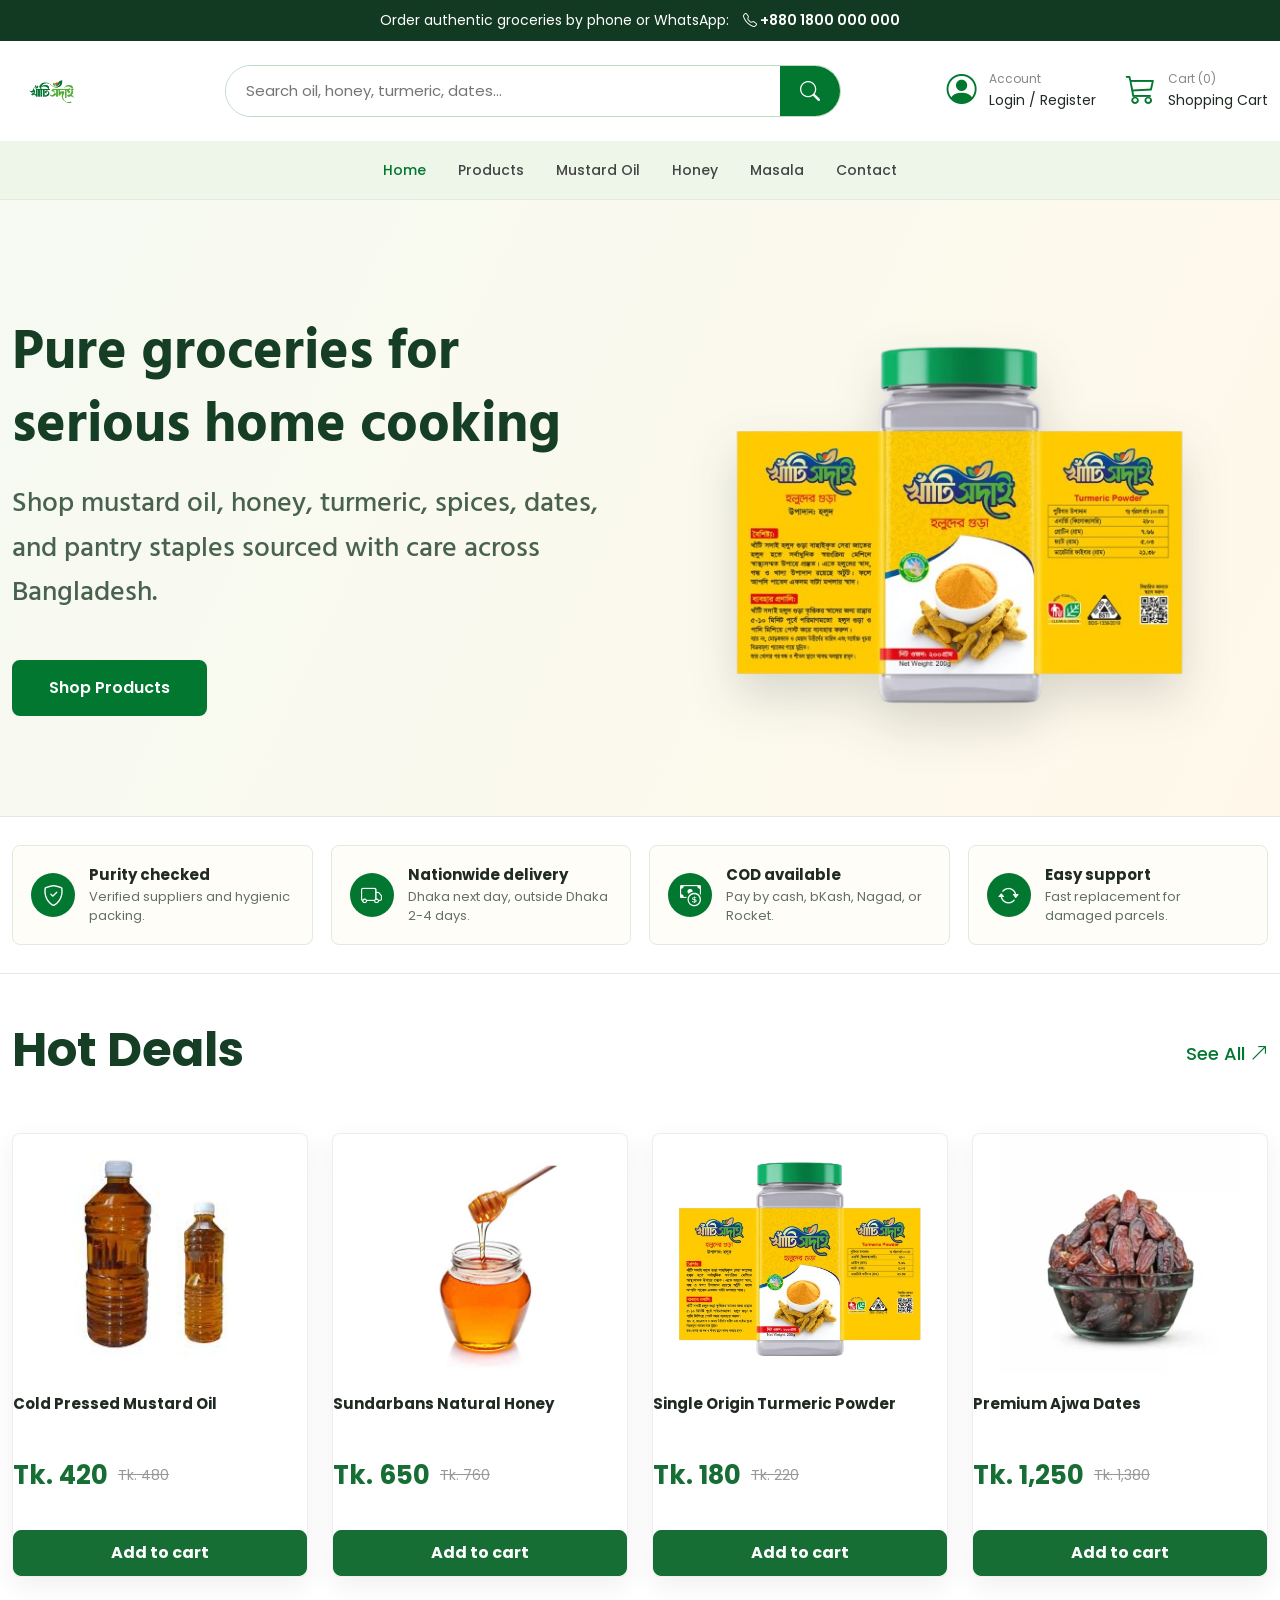
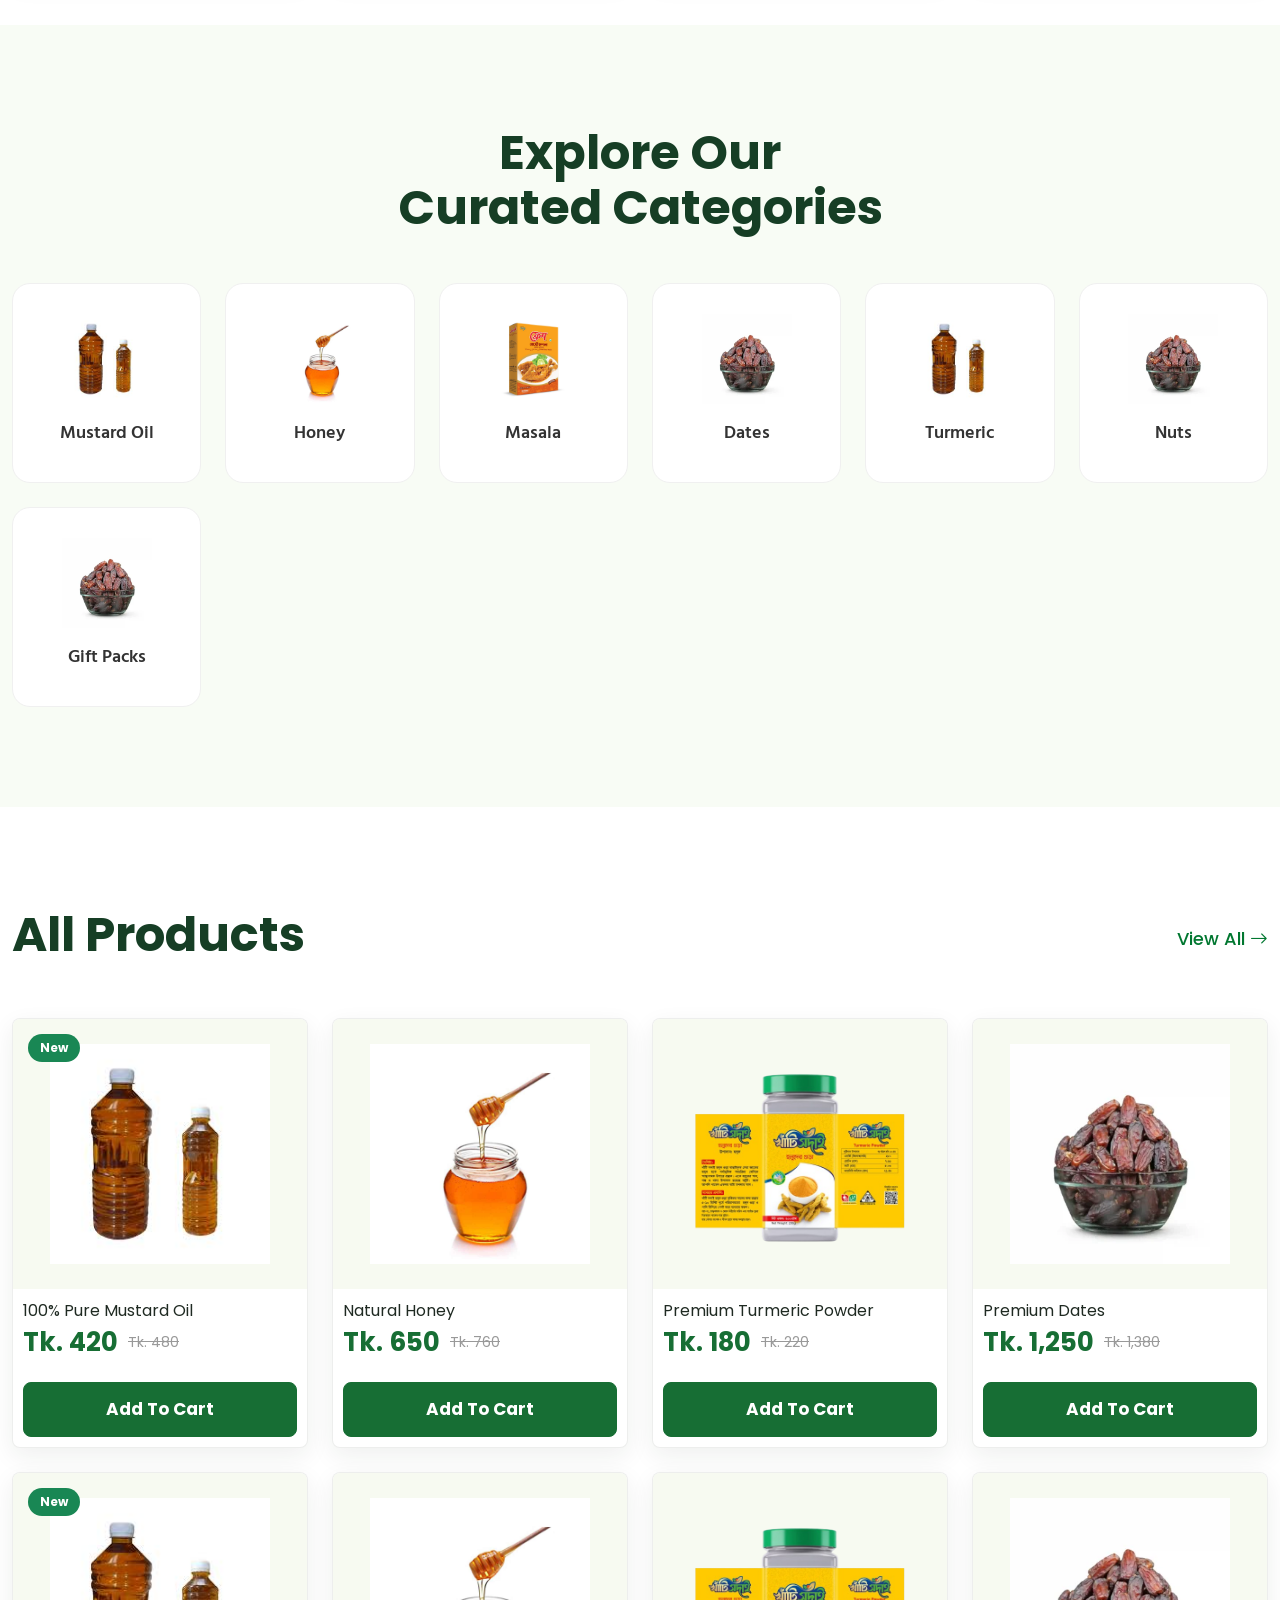
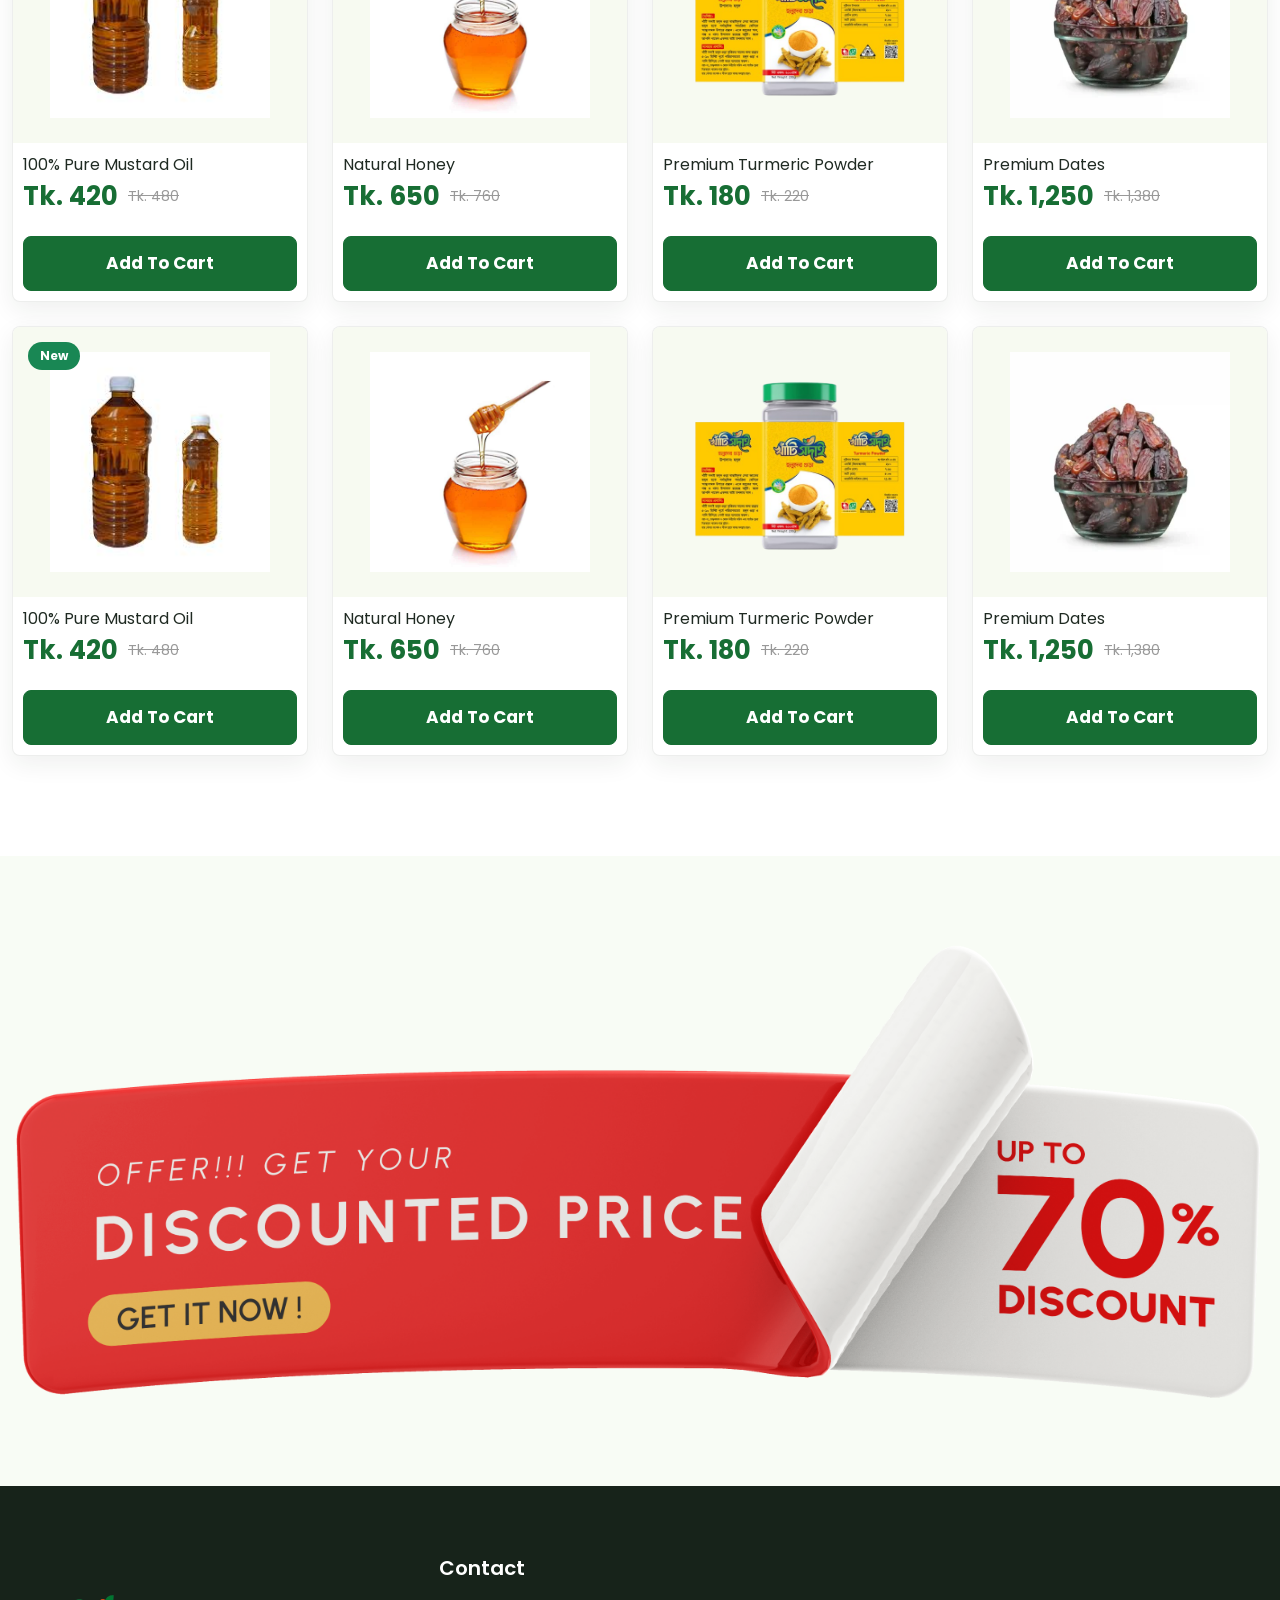
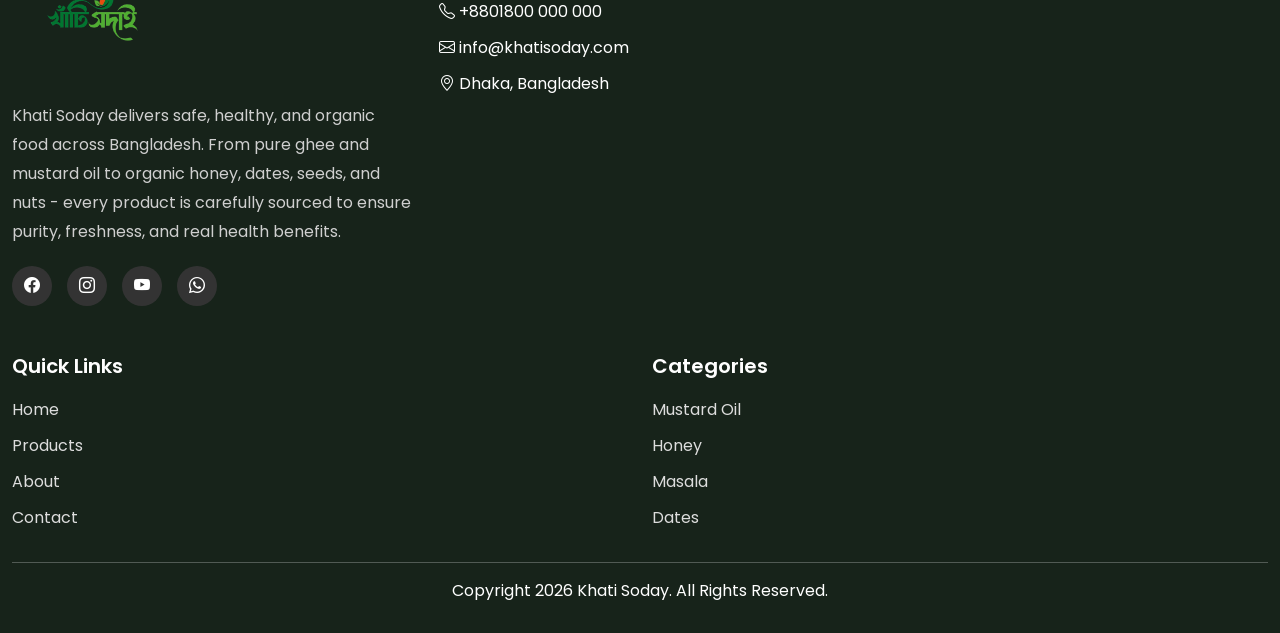
==== commit 48a62432: "Add remaining storefront updates" ====
--- a/index.html
+++ b/index.html
@@ -45,8 +45,7 @@
 
         <p>
 
-            à¦†à¦®à¦¾à¦¦à§‡à¦° à¦¯à§‡ à¦•à§‹à¦¨ à¦ªà¦£à§à¦¯ à¦…à¦°à§à¦¡à¦¾à¦° à¦•à¦°à¦¤à§‡ à¦•à¦² à¦¬à¦¾ WhatsApp à¦•à¦°à§à¦¨:
-
+            আমাদের যে কোনো পণ্য অর্ডার করতে কল বা WhatsApp করুন:
             <span>
 
                 <i class="bi bi-telephone"></i>
@@ -193,7 +192,7 @@
                     <a class="nav-link"
                         href="products.html">
 
-                        SARISHA OIL (à¦¸à¦°à¦¿à¦·à¦¾à¦° à¦¤à§‡à¦²)
+                        SARISHA OIL (সরিষার তেল)
 
                     </a>
 
@@ -204,7 +203,7 @@
                     <a class="nav-link"
                         href="products.html">
 
-                        HONEY (à¦®à¦§à§)
+                        HONEY (মধু)
 
                     </a>
 
@@ -215,7 +214,7 @@
                     <a class="nav-link"
                         href="products.html">
 
-                        MASALA (à¦®à¦¸à¦²à¦¾)
+                        MASALA (মসলা)
 
                     </a>
 
@@ -226,7 +225,7 @@
                     <a class="nav-link"
                         href="products.html">
 
-                        à¦–à§‡à¦œà§à¦°
+                        খেজুর
 
                     </a>
 
@@ -254,22 +253,21 @@
 
                     <h1>
 
-                        à¦–à¦¾à¦à¦Ÿà¦¿ à¦¸à¦¾à¦¦à¦¾à¦‡ à¦¹à¦²à§à¦¦à§‡à¦° à¦—à§à¦à§œà¦¾
+                       খাঁটি সাদাই হলুদের গুঁড়া
 
                     </h1>
 
                     <h2>
 
-                        à¦¸à§à¦—à¦¨à§à¦§à§‡, à¦°à¦™à§‡ à¦“ à¦¸à§à¦¬à¦¾à¦¦à§‡
-                        à¦ªà§à¦°à¦•à§ƒà¦¤à¦¿à¦°
-                        à¦†à¦¸à¦² à¦ªà¦°à¦¿à¦šà§Ÿ
+                       সুগন্ধে, রঙে ও স্বাদে
+প্রকৃতির আসল পরিচয়
 
                     </h2>
 
                     <a href="products.html"
                         class="hero-btn">
 
-                        à¦à¦–à¦¨à¦‡ à¦•à¦¿à¦¨à§à¦¨
+                        আমাদের পণ্যগুলি দেখুন
 
                     </a>
 
@@ -325,7 +323,7 @@
 
             <!-- Product 1 -->
 
-            <div class="col-lg-3 col-md-6">
+            <div class="col-lg-3 col-6">
 
                 <div class="product-card">
 
@@ -335,7 +333,7 @@
 
                     <h6>
 
-                        à¦–à¦¾à¦à¦Ÿà¦¿ à¦¸à¦°à¦¿à¦·à¦¾à¦° à¦¤à§‡à¦² | Pure Mustard Oil
+                        খাঁটি সরিষার তেল | Pure Mustard Oil
 
                     </h6>
 
@@ -368,7 +366,7 @@
 
             <!-- Product 2 -->
 
-            <div class="col-lg-3 col-md-6">
+            <div class="col-lg-3 col-6">
 
                 <div class="product-card">
 
@@ -378,7 +376,7 @@
 
                     <h6>
 
-                        HONEY (à¦®à¦§à§)
+                        HONEY (মধু)
 
                     </h6>
 
@@ -411,7 +409,7 @@
 
             <!-- Product 3 -->
 
-            <div class="col-lg-3 col-md-6">
+            <div class="col-lg-3 col-6">
 
                 <div class="product-card">
 
@@ -421,7 +419,7 @@
 
                     <h6>
 
-                        à¦–à¦¾à¦à¦Ÿà¦¿ à¦¹à¦²à§à¦¦à§‡à¦° à¦—à§à¦à§œà¦¾
+                        খাঁটি সাদাই হলুদের গুঁড়া
 
                     </h6>
 
@@ -454,7 +452,7 @@
 
             <!-- Product 4 -->
 
-            <div class="col-lg-3 col-md-6">
+            <div class="col-lg-3 col-6">
 
                 <div class="product-card">
 
@@ -464,7 +462,7 @@
 
                     <h6>
 
-                        à¦–à§‡à¦œà§à¦°
+                        খেজুর
 
                     </h6>
 
@@ -535,7 +533,7 @@
 
                     <img src="images/categories/oil.png" alt="Oil">
 
-                    <h5>à¦¸à¦°à¦¿à¦·à¦¾à¦° à¦¤à§‡à¦²</h5>
+                    <h5>সরিষার তেল</h5>
 
                 </a>
 
@@ -549,7 +547,7 @@
 
                     <img src="images/categories/honey.png" alt="Honey">
 
-                    <h5>à¦®à¦§à§</h5>
+                    <h5>মধু</h5>
 
                 </a>
 
@@ -563,7 +561,7 @@
 
                     <img src="images/categories/masala.png" alt="Masala">
 
-                    <h5>à¦®à¦¸à¦²à¦¾</h5>
+                    <h5>মসলা</h5>
 
                 </a>
 
@@ -577,7 +575,7 @@
 
                     <img src="images/categories/dates.png" alt="Dates">
 
-                    <h5>à¦–à§‡à¦œà§à¦°</h5>
+                    <h5>খেজুর</h5>
 
                 </a>
 
@@ -591,7 +589,7 @@
 
                     <img src="images/categories/oil.png" alt="Oil">
 
-                    <h5>à¦¸à¦°à¦¿à¦·à¦¾à¦° à¦¤à§‡à¦²</h5>
+                    <h5>সরিষার তেল</h5>
 
                 </a>
 
@@ -603,7 +601,7 @@
 
                     <img src="images/categories/dates.png" alt="Dates">
 
-                    <h5>à¦–à§‡à¦œà§à¦°</h5>
+                    <h5>খেজুর</h5>
 
                 </a>
 
@@ -614,7 +612,7 @@
 
                     <img src="images/categories/dates.png" alt="Dates">
 
-                    <h5>à¦–à§‡à¦œà§à¦°</h5>
+                    <h5>খেজুর</h5>
 
                 </a>
 
@@ -660,7 +658,7 @@
 
             <!-- Product 1 -->
 
-            <div class="col-lg-3 col-md-6">
+            <div class="col-lg-3 col-6">
 
                 <div class="product-card">
 
@@ -678,17 +676,7 @@
 
                     <div class="product-content">
 
-                        <h5>
-
-                            à¦–à¦¾à¦à¦Ÿà¦¿ à¦¸à¦°à¦¿à¦·à¦¾à¦° à¦¤à§‡à¦²
-
-                        </h5>
-
-                        <p>
-
                             100% Pure Mustard Oil
-
-                        </p>
 
                         <div class="price">
 
@@ -721,7 +709,7 @@
 
             <!-- Product 2 -->
 
-            <div class="col-lg-3 col-md-6">
+            <div class="col-lg-3 col-6">
 
                 <div class="product-card">
 
@@ -733,17 +721,7 @@
 
                     <div class="product-content">
 
-                        <h5>
-
-                            à¦¸à§à¦¨à§à¦¦à¦°à¦¬à¦¨à§‡à¦° à¦®à¦§à§
-
-                        </h5>
-
-                        <p>
-
                             Natural Honey
-
-                        </p>
 
                         <div class="price">
 
@@ -776,7 +754,7 @@
 
             <!-- Product 3 -->
 
-            <div class="col-lg-3 col-md-6">
+            <div class="col-lg-3 col-6">
 
                 <div class="product-card">
 
@@ -788,17 +766,9 @@
 
                     <div class="product-content">
 
-                        <h5>
-
-                            à¦¹à¦²à§à¦¦à§‡à¦° à¦—à§à¦à§œà¦¾
-
-                        </h5>
-
-                        <p>
-
                             Premium Turmeric Powder
 
-                        </p>
+                    
 
                         <div class="price">
 
@@ -831,7 +801,7 @@
 
             <!-- Product 4 -->
 
-            <div class="col-lg-3 col-md-6">
+            <div class="col-lg-3 col-6">
 
                 <div class="product-card">
 
@@ -843,17 +813,7 @@
 
                     <div class="product-content">
 
-                        <h5>
-
-                            à¦†à¦œà¦“à§Ÿà¦¾ à¦–à§‡à¦œà§à¦°
-
-                        </h5>
-
-                        <p>
-
                             Premium Dates
-
-                        </p>
 
                         <div class="price">
 
@@ -886,7 +846,7 @@
 
             <!-- Product 1 -->
 
-            <div class="col-lg-3 col-md-6">
+            <div class="col-lg-3 col-6">
 
                 <div class="product-card">
 
@@ -904,17 +864,7 @@
 
                     <div class="product-content">
 
-                        <h5>
-
-                            à¦–à¦¾à¦à¦Ÿà¦¿ à¦¸à¦°à¦¿à¦·à¦¾à¦° à¦¤à§‡à¦²
-
-                        </h5>
-
-                        <p>
-
                             100% Pure Mustard Oil
-
-                        </p>
 
                         <div class="price">
 
@@ -947,7 +897,7 @@
 
             <!-- Product 2 -->
 
-            <div class="col-lg-3 col-md-6">
+            <div class="col-lg-3 col-6">
 
                 <div class="product-card">
 
@@ -959,17 +909,7 @@
 
                     <div class="product-content">
 
-                        <h5>
-
-                            à¦¸à§à¦¨à§à¦¦à¦°à¦¬à¦¨à§‡à¦° à¦®à¦§à§
-
-                        </h5>
-
-                        <p>
-
                             Natural Honey
-
-                        </p>
 
                         <div class="price">
 
@@ -1002,7 +942,7 @@
 
             <!-- Product 3 -->
 
-            <div class="col-lg-3 col-md-6">
+            <div class="col-lg-3 col-6">
 
                 <div class="product-card">
 
@@ -1014,17 +954,8 @@
 
                     <div class="product-content">
 
-                        <h5>
-
-                            à¦¹à¦²à§à¦¦à§‡à¦° à¦—à§à¦à§œà¦¾
-
-                        </h5>
-
-                        <p>
-
                             Premium Turmeric Powder
 
-                        </p>
 
                         <div class="price">
 
@@ -1057,7 +988,7 @@
 
             <!-- Product 4 -->
 
-            <div class="col-lg-3 col-md-6">
+            <div class="col-lg-3 col-6">
 
                 <div class="product-card">
 
@@ -1069,17 +1000,7 @@
 
                     <div class="product-content">
 
-                        <h5>
-
-                            à¦†à¦œà¦“à§Ÿà¦¾ à¦–à§‡à¦œà§à¦°
-
-                        </h5>
-
-                        <p>
-
                             Premium Dates
-
-                        </p>
 
                         <div class="price">
 
@@ -1112,7 +1033,7 @@
 
             <!-- Product 1 -->
 
-            <div class="col-lg-3 col-md-6">
+            <div class="col-lg-3 col-6">
 
                 <div class="product-card">
 
@@ -1130,17 +1051,7 @@
 
                     <div class="product-content">
 
-                        <h5>
-
-                            à¦–à¦¾à¦à¦Ÿà¦¿ à¦¸à¦°à¦¿à¦·à¦¾à¦° à¦¤à§‡à¦²
-
-                        </h5>
-
-                        <p>
-
                             100% Pure Mustard Oil
-
-                        </p>
 
                         <div class="price">
 
@@ -1173,7 +1084,7 @@
 
             <!-- Product 2 -->
 
-            <div class="col-lg-3 col-md-6">
+            <div class="col-lg-3 col-6">
 
                 <div class="product-card">
 
@@ -1185,18 +1096,9 @@
 
                     <div class="product-content">
 
-                        <h5>
-
-                            à¦¸à§à¦¨à§à¦¦à¦°à¦¬à¦¨à§‡à¦° à¦®à¦§à§
-
-                        </h5>
-
-                        <p>
-
                             Natural Honey
 
-                        </p>
-
+                    
                         <div class="price">
 
                             <span class="new-price">
@@ -1228,7 +1130,7 @@
 
             <!-- Product 3 -->
 
-            <div class="col-lg-3 col-md-6">
+            <div class="col-lg-3 col-6">
 
                 <div class="product-card">
 
@@ -1240,17 +1142,7 @@
 
                     <div class="product-content">
 
-                        <h5>
-
-                            à¦¹à¦²à§à¦¦à§‡à¦° à¦—à§à¦à§œà¦¾
-
-                        </h5>
-
-                        <p>
-
                             Premium Turmeric Powder
-
-                        </p>
 
                         <div class="price">
 
@@ -1283,7 +1175,7 @@
 
             <!-- Product 4 -->
 
-            <div class="col-lg-3 col-md-6">
+            <div class="col-lg-3 col-6">
 
                 <div class="product-card">
 
@@ -1295,17 +1187,8 @@
 
                     <div class="product-content">
 
-                        <h5>
-
-                            à¦†à¦œà¦“à§Ÿà¦¾ à¦–à§‡à¦œà§à¦°
-
-                        </h5>
-
-                        <p>
-
                             Premium Dates
 
-                        </p>
 
                         <div class="price">
 
@@ -1408,9 +1291,45 @@
 
             </div>
 
+             <!-- Contact -->
+
+            <div class="col-lg-3">
+
+                <h5>Contact</h5>
+
+                <ul>
+
+                    <li>
+
+                        <i class="bi bi-telephone"></i>
+
+                        +8801800 000 000
+
+                    </li>
+
+                    <li>
+
+                        <i class="bi bi-envelope"></i>
+
+                        info@khatisoday.com
+
+                    </li>
+
+                    <li>
+
+                        <i class="bi bi-geo-alt"></i>
+
+                        Dhaka, Bangladesh
+
+                    </li>
+
+                </ul>
+
+            </div>
+
             <!-- Links -->
 
-            <div class="col-lg-2">
+            <div class="col-6">
 
                 <h5>Quick Links</h5>
 
@@ -1430,7 +1349,7 @@
 
             <!-- Categories -->
 
-            <div class="col-lg-3">
+            <div class="col-6">
 
                 <h5>Categories</h5>
 
@@ -1448,41 +1367,7 @@
 
             </div>
 
-            <!-- Contact -->
-
-            <div class="col-lg-3">
-
-                <h5>Contact</h5>
-
-                <ul>
-
-                    <li>
-
-                        <i class="bi bi-telephone"></i>
-
-                        +8801800 000 000
-
-                    </li>
-
-                    <li>
-
-                        <i class="bi bi-envelope"></i>
-
-                        info@khatisoday.com
-
-                    </li>
-
-                    <li>
-
-                        <i class="bi bi-geo-alt"></i>
-
-                        Dhaka, Bangladesh
-
-                    </li>
-
-                </ul>
-
-            </div>
+           
 
         </div>
 
--- a/css/style.css
+++ b/css/style.css
@@ -2118,7 +2118,7 @@
 
 .product-content{
 
-    padding:20px;
+    padding:10px;
 
     display:flex;
 
@@ -3107,7 +3107,7 @@
 
 .product-content{
 
-    padding:22px;
+    padding:10px;
 
     display:flex;
 
@@ -3504,3 +3504,259 @@
     }
 
 }
+
+/*==========================================
+            Profile Page
+==========================================*/
+
+.profile-section{
+
+    padding:80px 0;
+
+    background:#f8f9fa;
+
+}
+
+/* Sidebar */
+
+.profile-sidebar{
+
+    background:#fff;
+
+    border-radius:20px;
+
+    box-shadow:0 10px 30px rgba(0,0,0,.08);
+
+    overflow:hidden;
+
+}
+
+.profile-user{
+
+    padding:35px 20px;
+
+    background:#017730;
+
+    color:#fff;
+
+}
+
+.profile-avatar{
+
+    font-size:80px;
+
+    margin-bottom:15px;
+
+}
+
+.profile-user h5{
+
+    margin-bottom:5px;
+
+    font-weight:600;
+
+}
+
+.profile-user small{
+
+    opacity:.9;
+
+}
+
+/* Menu */
+
+.profile-menu{
+
+    list-style:none;
+
+    margin:0;
+
+    padding:0;
+
+}
+
+.profile-menu li{
+
+    border-bottom:1px solid #eee;
+
+}
+
+.profile-menu li:last-child{
+
+    border-bottom:none;
+
+}
+
+.profile-menu a{
+
+    display:flex;
+
+    align-items:center;
+
+    gap:12px;
+
+    padding:18px 25px;
+
+    color:#333;
+
+    text-decoration:none;
+
+    transition:.3s;
+
+    font-weight:500;
+
+}
+
+.profile-menu a i{
+
+    font-size:20px;
+
+    color:#017730;
+
+}
+
+.profile-menu li:hover{
+
+    background:#f3fbf5;
+
+}
+
+.profile-menu li.active{
+
+    background:#017730;
+
+}
+
+.profile-menu li.active a{
+
+    color:#fff;
+
+}
+
+.profile-menu li.active a i{
+
+    color:#fff;
+
+}
+
+/* Right Side */
+
+.profile-content{
+
+    background:#fff;
+
+    padding:35px;
+
+    border-radius:20px;
+
+    box-shadow:0 10px 30px rgba(0,0,0,.08);
+
+}
+
+.profile-content h3{
+
+    color:#017730;
+
+    font-weight:700;
+
+    margin-bottom:30px;
+
+}
+
+.profile-content h4{
+
+    color:#333;
+
+    font-weight:600;
+
+}
+
+.profile-content label{
+
+    font-weight:500;
+
+    margin-bottom:8px;
+
+}
+
+.profile-content .form-control,
+
+.profile-content .form-select{
+
+    height:50px;
+
+    border-radius:10px;
+
+    border:1px solid #ddd;
+
+}
+
+.profile-content textarea.form-control{
+
+    height:auto;
+
+    padding:15px;
+
+    resize:none;
+
+}
+
+.profile-content .form-control:focus,
+
+.profile-content .form-select:focus{
+
+    border-color:#017730;
+
+    box-shadow:0 0 0 .15rem rgba(1,119,48,.15);
+
+}
+
+.profile-content .btn{
+
+    padding:12px 35px;
+
+    border-radius:10px;
+
+    font-weight:600;
+
+}
+
+/* Responsive */
+
+@media(max-width:991px){
+
+    .profile-content{
+
+        margin-top:30px;
+
+    }
+
+}
+
+@media(max-width:768px){
+
+    .profile-user{
+
+        padding:25px 15px;
+
+    }
+
+    .profile-avatar{
+
+        font-size:65px;
+
+    }
+
+    .profile-content{
+
+        padding:25px;
+
+    }
+
+    .profile-menu a{
+
+        padding:15px 20px;
+
+    }
+
+}
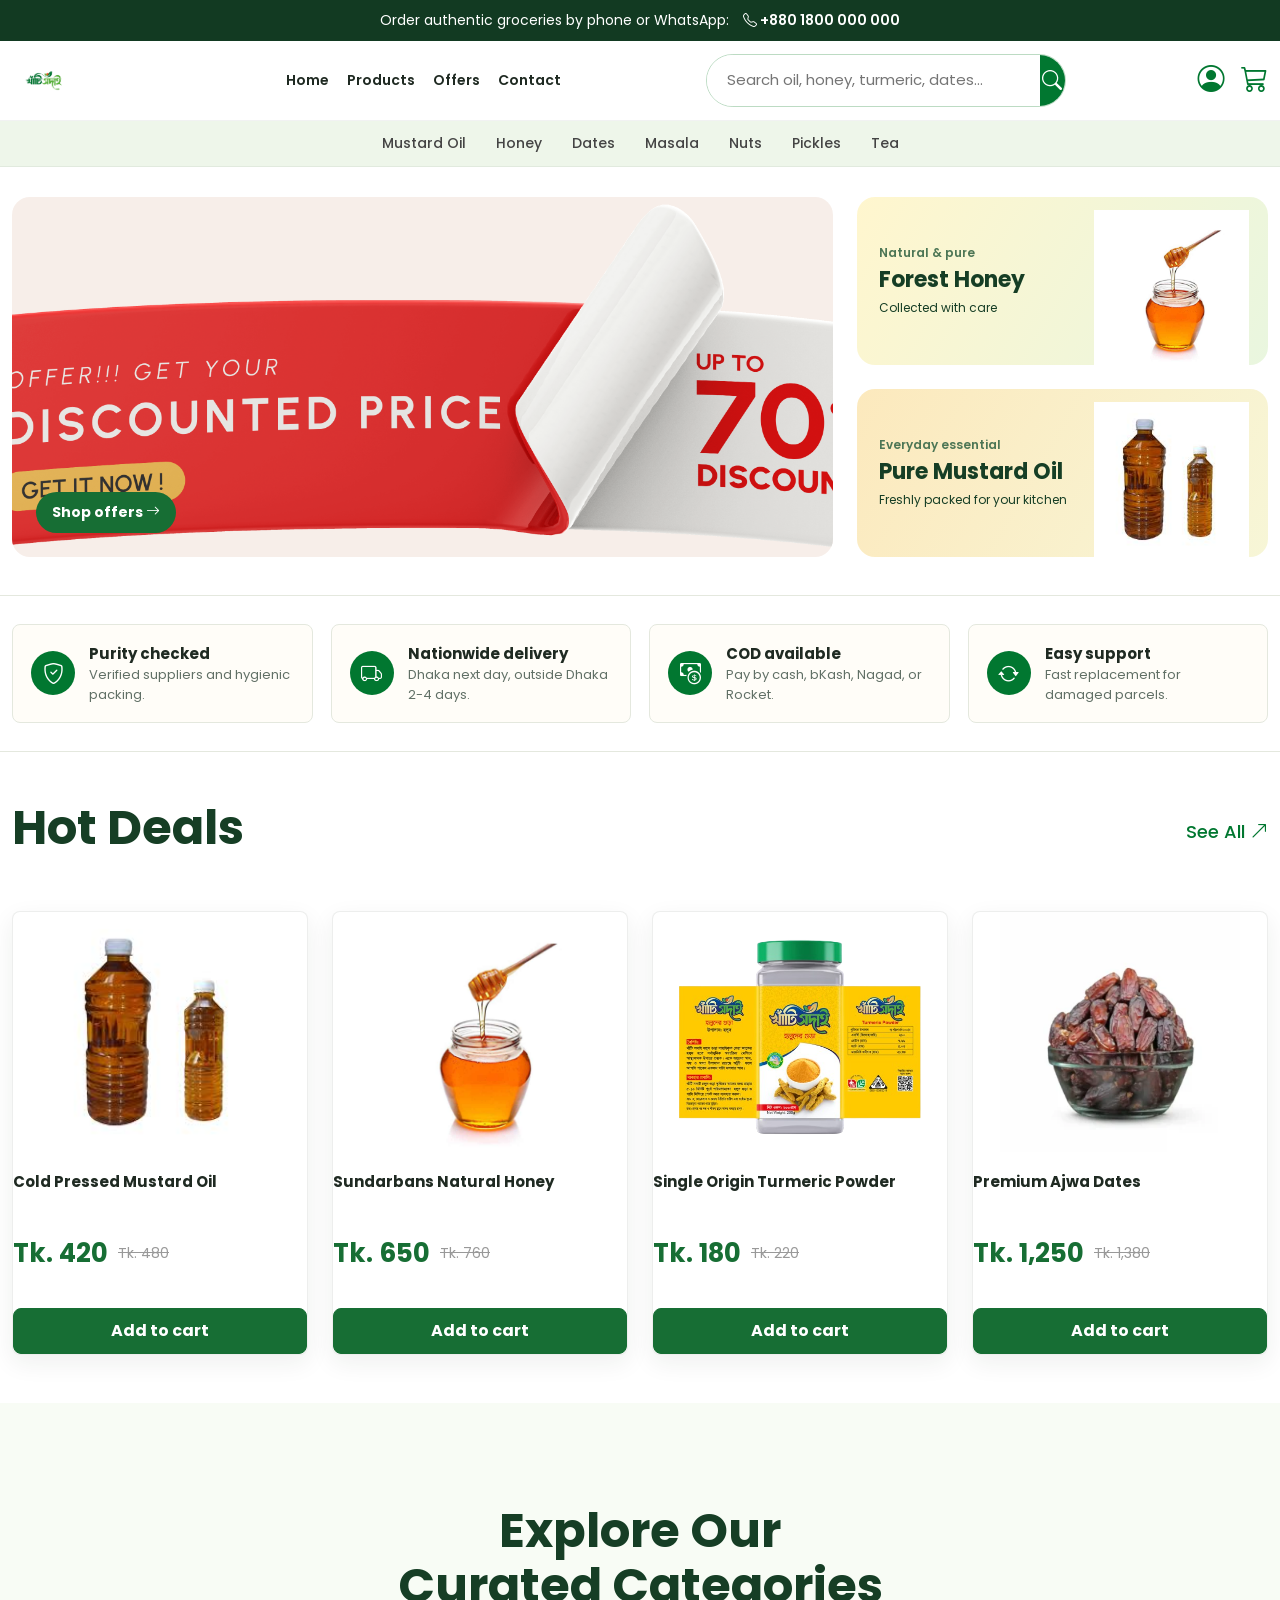
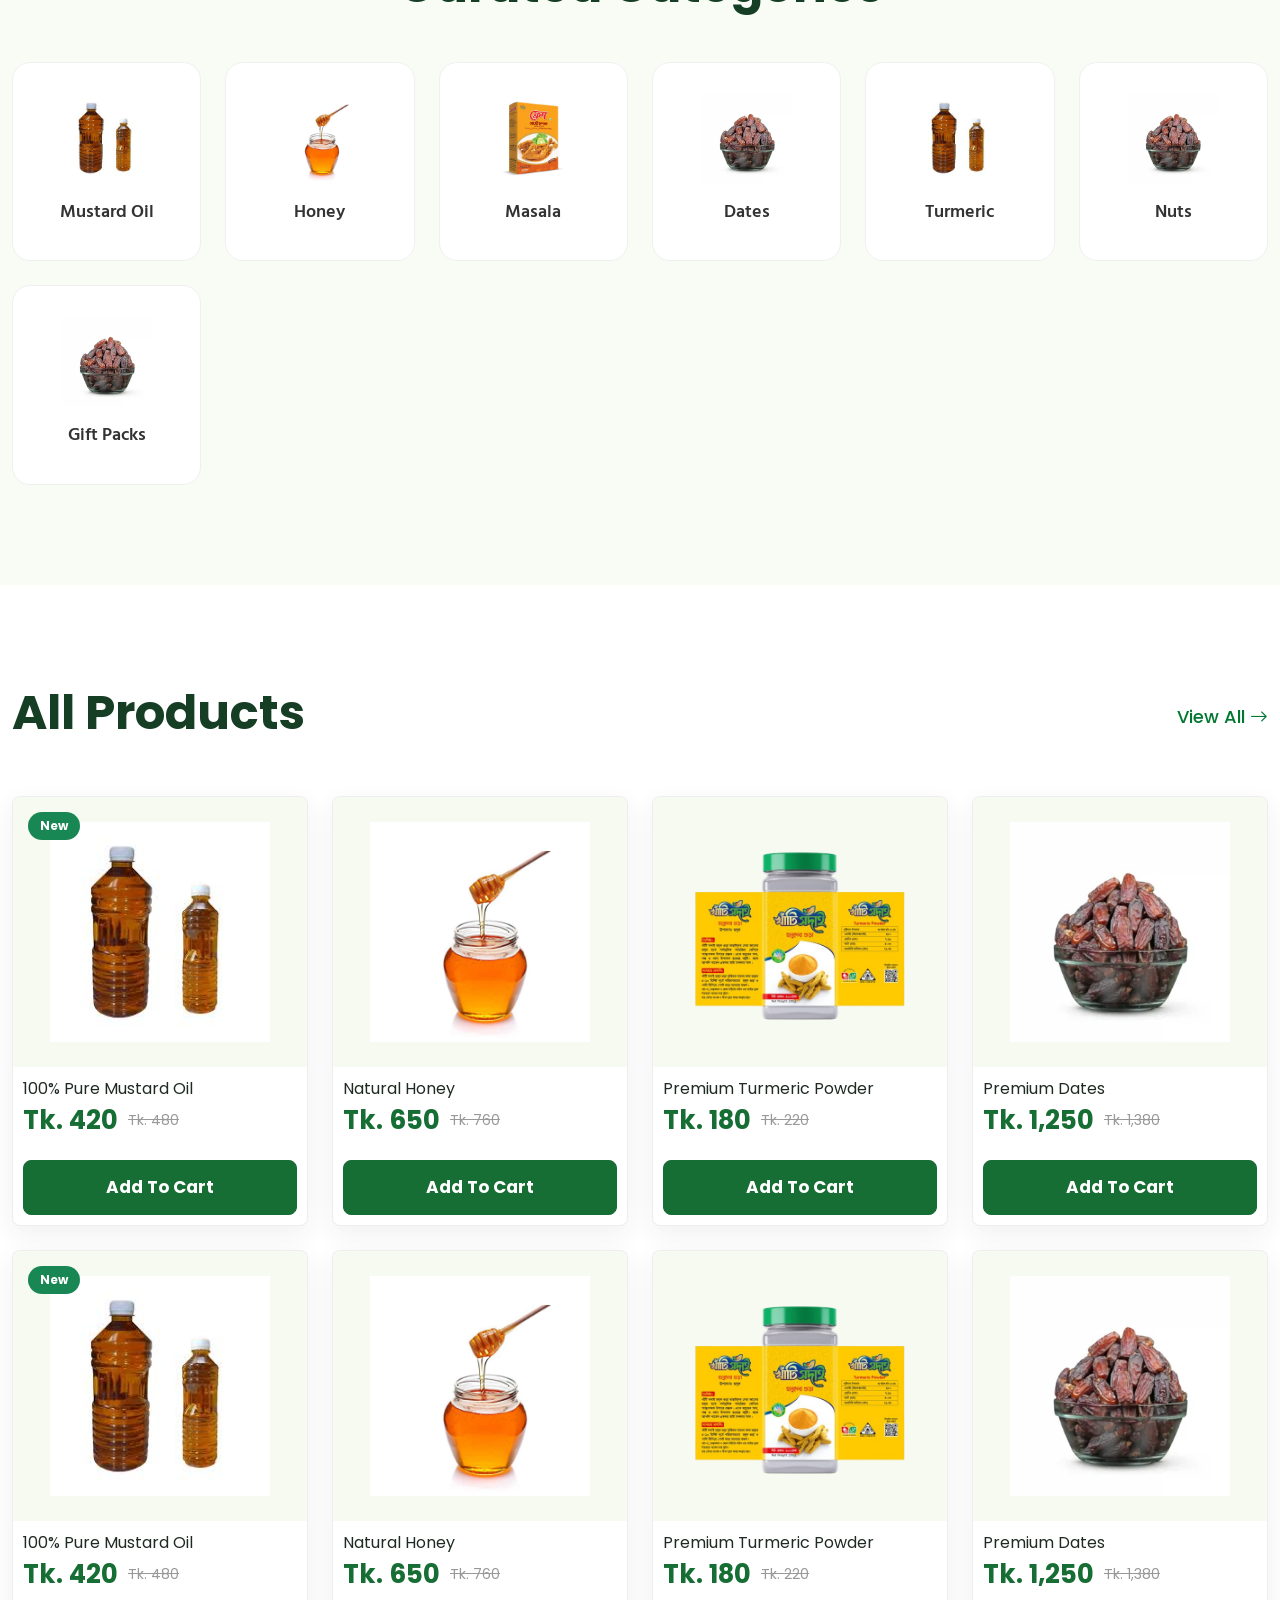
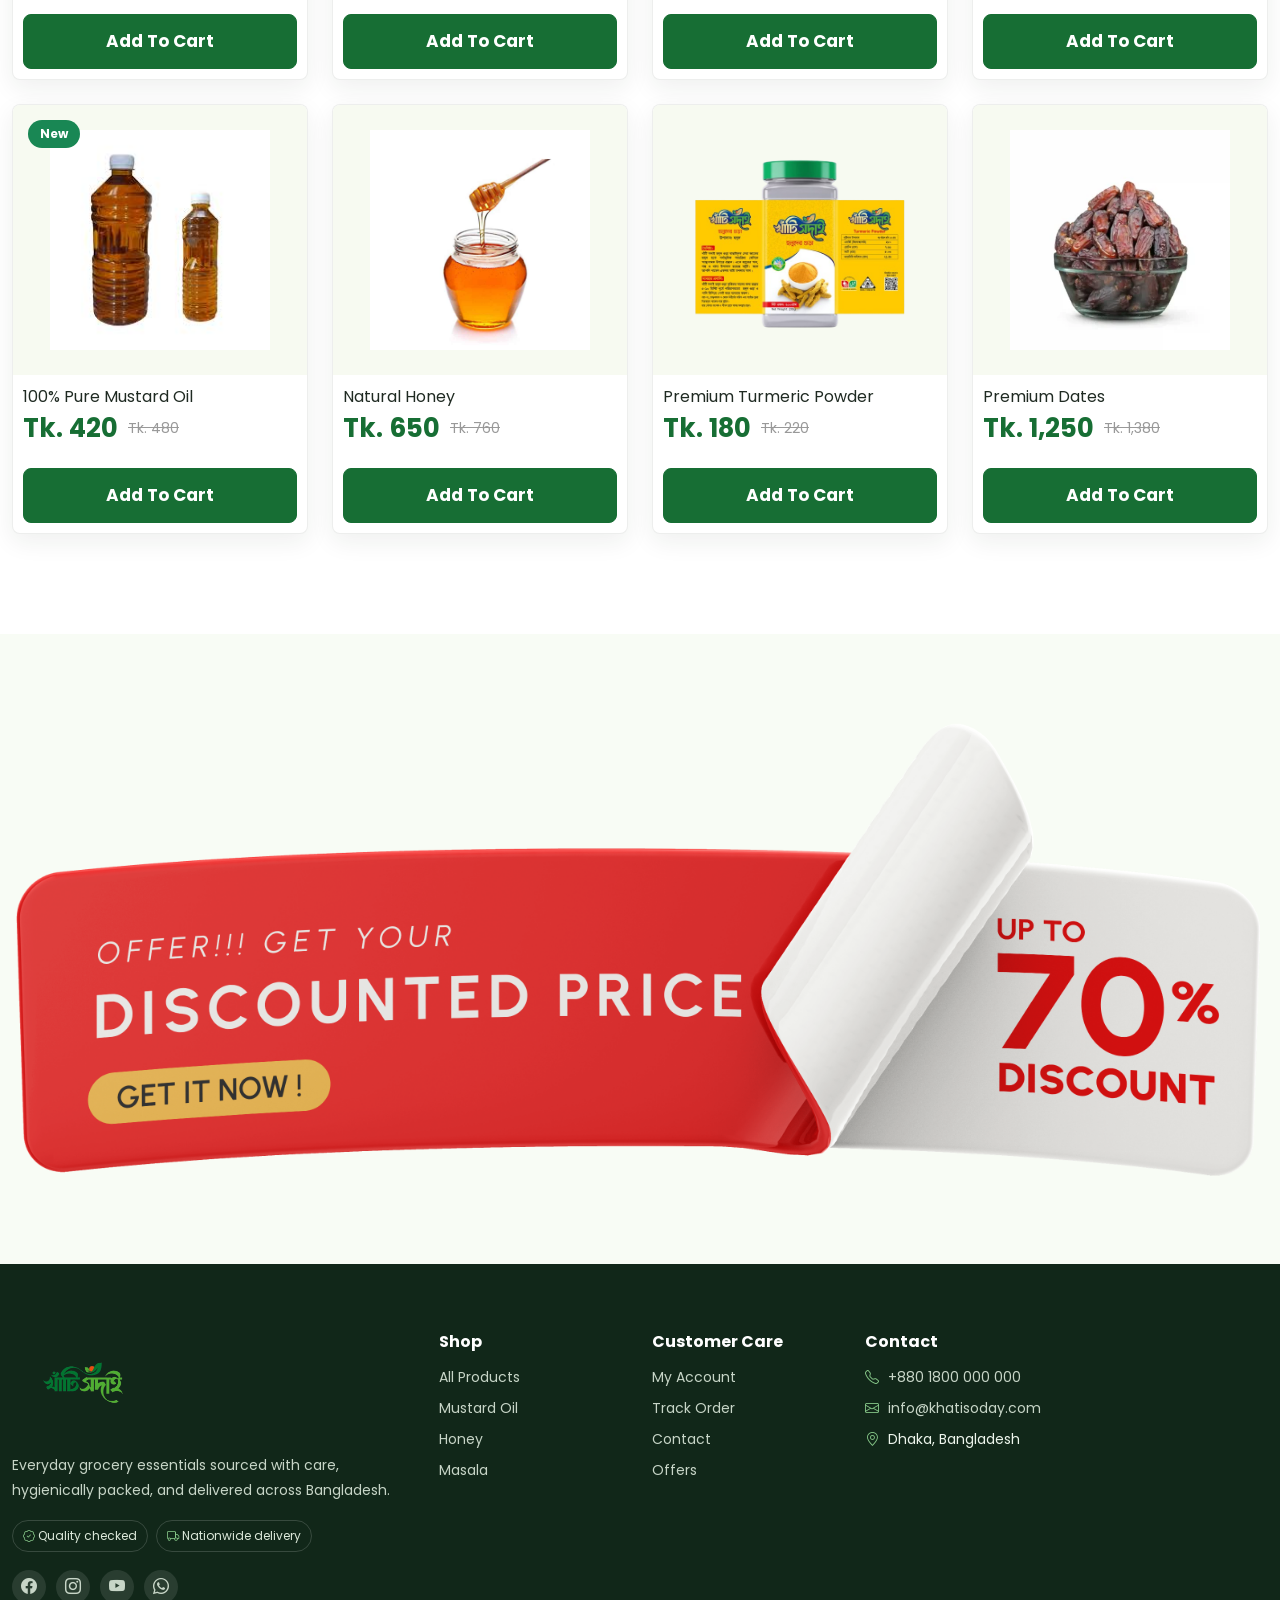
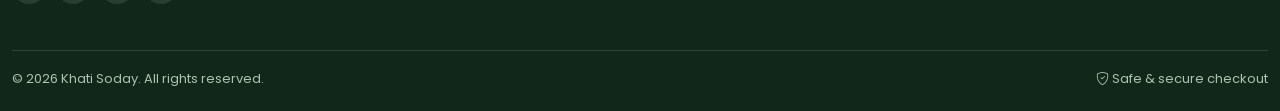
==== commit edf95b8e: "MyOrder-Details" ====
--- a/index.html
+++ b/index.html
@@ -239,50 +239,34 @@
 
 </nav>
 
-<section class="hero">
+<section class="hero marketplace-hero">
 
     <div class="container">
 
-        <div class="row align-items-center">
-
-            <!-- Left -->
-
-            <div class="col-lg-6">
-
-                <div class="hero-content">
-
-                    <h1>
-
-                       খাঁটি সাদাই হলুদের গুঁড়া
-
-                    </h1>
-
-                    <h2>
-
-                       সুগন্ধে, রঙে ও স্বাদে
-প্রকৃতির আসল পরিচয়
-
-                    </h2>
-
-                    <a href="products.html"
-                        class="hero-btn">
-
-                        আমাদের পণ্যগুলি দেখুন
-
-                    </a>
-
-                </div>
-
-            </div>
-
-            <!-- Right -->
-
-            <div class="col-lg-6 text-center">
-
-                <img src="images/hero-banner.png"
-                    class="img-fluid hero-image"
-                    alt="Turmeric Powder">
-
+        <div class="marketplace-hero-grid">
+
+            <a class="hero-main-promo" href="products.html#offers" aria-label="View current offers">
+                <img src="images/offer-banner.png" alt="Discounted grocery offers">
+                <span class="hero-promo-action">Shop offers <i class="bi bi-arrow-right"></i></span>
+            </a>
+
+            <div class="hero-side-promos">
+                <a class="hero-side-promo hero-side-promo-honey" href="products.html#honey">
+                    <div>
+                        <span>Natural &amp; pure</span>
+                        <strong>Forest Honey</strong>
+                        <small>Collected with care</small>
+                    </div>
+                    <img src="images/products/honey.png" alt="Natural honey">
+                </a>
+                <a class="hero-side-promo hero-side-promo-oil" href="products.html#mustard-oil">
+                    <div>
+                        <span>Everyday essential</span>
+                        <strong>Pure Mustard Oil</strong>
+                        <small>Freshly packed for your kitchen</small>
+                    </div>
+                    <img src="images/products/oil.png" alt="Pure mustard oil">
+                </a>
             </div>
 
         </div>
@@ -319,11 +303,11 @@
 
         </div>
 
-        <div class="row g-4">
+        <div class="row g-4 product-grid">
 
             <!-- Product 1 -->
 
-            <div class="col-lg-3 col-6">
+            <div class="col-lg-4 col-6">
 
                 <div class="product-card">
 
@@ -366,7 +350,7 @@
 
             <!-- Product 2 -->
 
-            <div class="col-lg-3 col-6">
+            <div class="col-lg-4 col-6">
 
                 <div class="product-card">
 
@@ -409,7 +393,7 @@
 
             <!-- Product 3 -->
 
-            <div class="col-lg-3 col-6">
+            <div class="col-lg-4 col-6">
 
                 <div class="product-card">
 
@@ -452,7 +436,7 @@
 
             <!-- Product 4 -->
 
-            <div class="col-lg-3 col-6">
+            <div class="col-lg-4 col-6">
 
                 <div class="product-card">
 
@@ -654,11 +638,11 @@
 
         </div>
 
-        <div class="row g-4">
+        <div class="row g-4 product-grid">
 
             <!-- Product 1 -->
 
-            <div class="col-lg-3 col-6">
+            <div class="col-lg-4 col-6">
 
                 <div class="product-card">
 
@@ -709,7 +693,7 @@
 
             <!-- Product 2 -->
 
-            <div class="col-lg-3 col-6">
+            <div class="col-lg-4 col-6">
 
                 <div class="product-card">
 
@@ -754,7 +738,7 @@
 
             <!-- Product 3 -->
 
-            <div class="col-lg-3 col-6">
+            <div class="col-lg-4 col-6">
 
                 <div class="product-card">
 
@@ -801,7 +785,7 @@
 
             <!-- Product 4 -->
 
-            <div class="col-lg-3 col-6">
+            <div class="col-lg-4 col-6">
 
                 <div class="product-card">
 
@@ -846,7 +830,7 @@
 
             <!-- Product 1 -->
 
-            <div class="col-lg-3 col-6">
+            <div class="col-lg-4 col-6">
 
                 <div class="product-card">
 
@@ -897,7 +881,7 @@
 
             <!-- Product 2 -->
 
-            <div class="col-lg-3 col-6">
+            <div class="col-lg-4 col-6">
 
                 <div class="product-card">
 
@@ -942,7 +926,7 @@
 
             <!-- Product 3 -->
 
-            <div class="col-lg-3 col-6">
+            <div class="col-lg-4 col-6">
 
                 <div class="product-card">
 
@@ -988,7 +972,7 @@
 
             <!-- Product 4 -->
 
-            <div class="col-lg-3 col-6">
+            <div class="col-lg-4 col-6">
 
                 <div class="product-card">
 
@@ -1033,7 +1017,7 @@
 
             <!-- Product 1 -->
 
-            <div class="col-lg-3 col-6">
+            <div class="col-lg-4 col-6">
 
                 <div class="product-card">
 
@@ -1084,7 +1068,7 @@
 
             <!-- Product 2 -->
 
-            <div class="col-lg-3 col-6">
+            <div class="col-lg-4 col-6">
 
                 <div class="product-card">
 
@@ -1130,7 +1114,7 @@
 
             <!-- Product 3 -->
 
-            <div class="col-lg-3 col-6">
+            <div class="col-lg-4 col-6">
 
                 <div class="product-card">
 
@@ -1175,7 +1159,7 @@
 
             <!-- Product 4 -->
 
-            <div class="col-lg-3 col-6">
+            <div class="col-lg-4 col-6">
 
                 <div class="product-card">
 
@@ -1395,5 +1379,3 @@
 </body>
 
 </html>
-
-
--- a/css/style.css
+++ b/css/style.css
@@ -3289,6 +3289,272 @@
     background:linear-gradient(120deg,#F6FAF2,#FFF8EA);
 
     border-bottom:1px solid var(--border);
+
+}
+
+/* Compact account banners with an always-accessible mobile sidebar trigger. */
+.account-page-banner{
+
+    padding:48px 0;
+
+}
+
+.account-page-banner .banner-content{
+
+    max-width:none;
+
+}
+
+.account-sidebar-toggle{
+
+    flex:0 0 auto;
+
+}
+
+@media(max-width:991px){
+
+    .account-page-banner{
+
+        padding:22px 0;
+
+        text-align:left;
+
+    }
+
+    .account-page-banner .banner-content{
+
+        display:flex;
+
+        align-items:center;
+
+        justify-content:space-between;
+
+        gap:16px;
+
+    }
+
+    .account-page-banner .breadcrumb{
+
+        justify-content:flex-start!important;
+
+        margin-bottom:6px;
+
+    }
+
+    .account-page-banner h1{
+
+        margin:0;
+
+        font-size:28px;
+
+    }
+
+.account-page-banner p{
+
+        display:none;
+
+    }
+
+}
+
+/* Unified storefront navigation */
+.desktop-primary-nav{
+
+    align-items:center;
+
+    gap:18px;
+
+    white-space:nowrap;
+
+}
+
+.desktop-primary-nav a{
+
+    color:var(--dark);
+
+    font-size:14px;
+
+    font-weight:600;
+
+}
+
+.desktop-primary-nav a:hover{
+
+    color:var(--primary);
+
+}
+
+@media(max-width:991px){
+
+    .top-header{
+
+        display:none;
+
+    }
+
+    .mobile-top{
+
+        padding:10px 0 12px;
+
+    }
+
+    .main-header{
+
+        padding:0 0 12px;
+
+    }
+
+    .main-header .desktop-header{
+
+        margin:0;
+
+    }
+
+    .main-header .desktop-header > .col-lg-6{
+
+        width:100%;
+
+        padding:0;
+
+    }
+
+    .main-header .desktop-header > .col-lg-4{
+
+        display:none;
+
+    }
+
+    .main-header .search-box{
+
+        margin:0;
+
+    }
+
+    .search-box input{
+
+        padding:11px 14px;
+
+    }
+
+    .search-box button{
+
+        width:48px;
+
+        font-size:18px;
+
+    }
+
+    .navbar .container{
+
+        padding:0;
+
+    }
+
+    .navbar-collapse{
+
+        padding:0 15px 12px;
+
+    }
+
+    .navbar-nav{
+
+        border-top:1px solid var(--border);
+
+    }
+
+    .navbar .nav-link{
+
+        padding:12px 4px!important;
+
+    }
+
+    .mobile-primary-link .nav-link{
+
+        font-weight:700;
+
+    }
+
+}
+
+@media(min-width:992px){
+
+    .main-header{
+
+        padding:13px 0;
+
+    }
+
+    .main-header .desktop-header{
+
+        display:grid;
+
+        grid-template-columns:minmax(105px,130px) max-content minmax(220px,360px) max-content;
+
+        align-items:center;
+
+        justify-content:space-between;
+
+        gap:22px;
+
+        margin:0;
+
+    }
+
+    .main-header .desktop-header > [class*="col-lg-"]{
+
+        width:auto;
+
+        max-width:none;
+
+        padding:0;
+
+    }
+
+    .main-header .desktop-header .col-lg-2,
+    .main-header .desktop-header .col-lg-6,
+    .main-header .desktop-header .col-lg-4{
+
+        flex:none;
+
+    }
+
+    .main-header .logo{
+
+        max-height:48px;
+
+    }
+
+    .main-header .header-right{
+
+        gap:16px;
+
+    }
+
+    .main-header .header-right a > div{
+
+        display:none;
+
+    }
+
+    .main-header .header-right i{
+
+        font-size:27px;
+
+    }
+
+    .navbar .navbar-nav{
+
+        width:100%;
+
+        justify-content:center;
+
+    }
+
+    .navbar .nav-link{
+
+        padding:12px 15px!important;
+
+    }
 
 }
 
@@ -3362,6 +3628,724 @@
 
 }
 
+/* Product catalogue: preserve card readability at every screen size. */
+.mobile-filter-toggle{
+
+    margin-bottom:16px;
+
+    min-height:46px;
+
+    font-weight:700;
+
+}
+
+@media(min-width:992px){
+
+    /* The product page has a sidebar, so three roomy cards are preferable. */
+    #productGrid > [class*="col-lg-"]{
+
+        flex:0 0 auto;
+
+        width:33.333333%;
+
+    }
+
+}
+
+@media(max-width:991px){
+
+    .products-page .filter-sidebar{
+
+        margin-bottom:20px;
+
+    }
+
+}
+
+@media(max-width:767px){
+
+    .products-page{
+
+        padding-top:28px!important;
+
+        padding-bottom:56px!important;
+
+    }
+
+    .products-page .section-title{
+
+        font-size:28px;
+
+    }
+
+    .products-page .products-toolbar{
+
+        width:100%;
+
+        display:flex;
+
+        justify-content:space-between;
+
+        align-items:center;
+
+        gap:10px;
+
+    }
+
+    .products-page .products-toolbar .form-select{
+
+        max-width:145px;
+
+        font-size:12px;
+
+    }
+
+    #productGrid{
+
+        --bs-gutter-x:12px;
+
+        --bs-gutter-y:12px;
+
+    }
+
+    #productGrid > .product-result,
+    #productGrid > [class*="col-"]{
+
+        flex:0 0 auto;
+
+        width:50%;
+
+    }
+
+    #productGrid .product-card{
+
+        border-radius:10px;
+
+    }
+
+    #productGrid .product-img{
+
+        min-height:0;
+
+        aspect-ratio:1 / .82;
+
+        padding:8px;
+
+    }
+
+    #productGrid .product-img img{
+
+        height:100%;
+
+        min-height:0;
+
+    }
+
+    #productGrid .discount{
+
+        top:7px;
+
+        left:7px;
+
+        padding:3px 6px;
+
+        font-size:9px;
+
+    }
+
+    #productGrid .wishlist-btn{
+
+        top:7px;
+
+        right:7px;
+
+        width:28px;
+
+        height:28px;
+
+        font-size:12px;
+
+    }
+
+    #productGrid .product-content{
+
+        padding:10px;
+
+    }
+
+    #productGrid .product-rating{
+
+        margin-bottom:6px;
+
+        font-size:11px;
+
+    }
+
+    #productGrid .product-rating span,
+    #productGrid .product-content p{
+
+        display:none;
+
+    }
+
+    #productGrid .product-content h4{
+
+        display:-webkit-box;
+
+        -webkit-box-orient:vertical;
+
+        -webkit-line-clamp:2;
+
+        overflow:hidden;
+
+        min-height:36px;
+
+        margin:0 0 8px;
+
+        font-size:13px;
+
+        line-height:1.35;
+
+    }
+
+    #productGrid .product-meta{
+
+        display:none;
+
+    }
+
+    #productGrid .price{
+
+        gap:6px;
+
+        margin-bottom:9px;
+
+    }
+
+    #productGrid .new-price{
+
+        font-size:17px;
+
+    }
+
+    #productGrid .old-price{
+
+        font-size:10px;
+
+    }
+
+    #productGrid .product-btns{
+
+        gap:6px;
+
+    }
+
+    #productGrid .product-btns .btn{
+
+        min-width:0;
+
+        padding:7px 4px;
+
+        font-size:11px;
+
+    }
+
+    .products-page .pagination{
+
+        gap:5px;
+
+        flex-wrap:wrap;
+
+    }
+
+    .products-page .page-link{
+
+        min-width:36px;
+
+        padding:8px 10px;
+
+        text-align:center;
+
+    }
+
+    footer{
+
+        padding:56px 0 28px;
+
+    }
+
+    footer .row{
+
+        row-gap:32px!important;
+
+    }
+
+    footer h5{
+
+        margin-bottom:14px;
+
+    }
+
+}
+
+/* One consistent, marketplace-focused footer across the storefront. */
+.store-footer{
+
+    background:#112719;
+
+    color:#EDF5EC;
+
+    padding:64px 0 22px;
+
+}
+
+.store-footer .footer-logo{
+
+    width:150px;
+
+    margin:0 0 18px;
+
+}
+
+.store-footer .footer-description{
+
+    max-width:380px;
+
+    margin:0;
+
+    color:#C7D5C7;
+
+    font-size:14px;
+
+    line-height:1.75;
+
+}
+
+.store-footer h5{
+
+    margin:4px 0 16px;
+
+    color:#fff;
+
+    font-size:16px;
+
+    font-weight:700;
+
+}
+
+.store-footer ul{
+
+    margin:0;
+
+    padding:0;
+
+    list-style:none;
+
+}
+
+.store-footer ul li{
+
+    margin-bottom:10px;
+
+    font-size:14px;
+
+}
+
+.store-footer a{
+
+    color:#C7D5C7;
+
+}
+
+.store-footer a:hover{
+
+    color:#fff;
+
+}
+
+.footer-trust{
+
+    display:flex;
+
+    flex-wrap:wrap;
+
+    gap:8px;
+
+    margin-top:18px;
+
+}
+
+.footer-trust span{
+
+    border:1px solid rgba(255,255,255,.16);
+
+    border-radius:999px;
+
+    padding:6px 10px;
+
+    color:#DCE8DA;
+
+    font-size:12px;
+
+}
+
+.footer-trust i,
+.footer-contact i{
+
+    color:#87C889;
+
+}
+
+.footer-social{
+
+    display:flex;
+
+    gap:10px;
+
+    margin-top:18px;
+
+}
+
+.footer-social a{
+
+    display:grid;
+
+    width:34px;
+
+    height:34px;
+
+    place-items:center;
+
+    border-radius:50%;
+
+    background:rgba(255,255,255,.1);
+
+}
+
+.footer-social a:hover{
+
+    background:#287644;
+
+}
+
+.footer-contact li{
+
+    display:flex;
+
+    align-items:flex-start;
+
+    gap:9px;
+
+}
+
+.store-footer-bottom{
+
+    display:flex;
+
+    justify-content:space-between;
+
+    gap:16px;
+
+    margin-top:46px;
+
+    padding-top:18px;
+
+    border-top:1px solid rgba(255,255,255,.13);
+
+    color:#AFC1AF;
+
+    font-size:13px;
+
+}
+
+/* Compact marketplace hero: promotions stay visible without a tall banner. */
+.marketplace-hero{
+
+    padding:30px 0 38px;
+
+    background:#fff;
+
+}
+
+.marketplace-hero-grid{
+
+    display:grid;
+
+    grid-template-columns:minmax(0, 2fr) minmax(280px, 1fr);
+
+    gap:24px;
+
+}
+
+.hero-main-promo,
+.hero-side-promo{
+
+    position:relative;
+
+    overflow:hidden;
+
+    border-radius:18px;
+
+}
+
+.hero-main-promo{
+
+    display:block;
+
+    min-height:360px;
+
+    background:#F7EEE9;
+
+}
+
+.hero-main-promo img{
+
+    width:100%;
+
+    height:100%;
+
+    min-height:360px;
+
+    object-fit:cover;
+
+}
+
+.hero-promo-action{
+
+    position:absolute;
+
+    left:24px;
+
+    bottom:24px;
+
+    padding:10px 16px;
+
+    border-radius:999px;
+
+    background:#176E34;
+
+    color:#fff;
+
+    font-size:14px;
+
+    font-weight:700;
+
+}
+
+.hero-side-promos{
+
+    display:grid;
+
+    grid-template-rows:1fr 1fr;
+
+    gap:24px;
+
+}
+
+.hero-side-promo{
+
+    display:flex;
+
+    align-items:center;
+
+    min-height:168px;
+
+    padding:22px;
+
+    color:#163E25;
+
+}
+
+.hero-side-promo-honey{
+
+    background:linear-gradient(120deg,#FFF6CE,#E9F6DF);
+
+}
+
+.hero-side-promo-oil{
+
+    background:linear-gradient(120deg,#FCE9BD,#F7F6D7);
+
+}
+
+.hero-side-promo div{
+
+    position:relative;
+
+    z-index:1;
+
+    max-width:58%;
+
+}
+
+.hero-side-promo span,
+.hero-side-promo small{
+
+    display:block;
+
+    font-size:12px;
+
+}
+
+.hero-side-promo span{
+
+    margin-bottom:5px;
+
+    color:#4D7655;
+
+    font-weight:600;
+
+}
+
+.hero-side-promo strong{
+
+    display:block;
+
+    margin-bottom:6px;
+
+    font-size:22px;
+
+    line-height:1.15;
+
+}
+
+.hero-side-promo img{
+
+    position:absolute;
+
+    right:8px;
+
+    bottom:0;
+
+    width:43%;
+
+    height:92%;
+
+    object-fit:contain;
+
+}
+
+@media(max-width:991px){
+
+    .marketplace-hero-grid{
+
+        grid-template-columns:1fr;
+
+    }
+
+    .hero-main-promo,
+    .hero-main-promo img{
+
+        min-height:280px;
+
+    }
+
+    .hero-side-promos{
+
+        grid-template-columns:1fr 1fr;
+
+        grid-template-rows:none;
+
+        gap:16px;
+
+    }
+
+}
+
+@media(max-width:575px){
+
+    .marketplace-hero{
+
+        padding:16px 0 26px;
+
+    }
+
+    .marketplace-hero-grid{
+
+        gap:14px;
+
+    }
+
+    .hero-main-promo,
+    .hero-main-promo img{
+
+        min-height:180px;
+
+        border-radius:12px;
+
+    }
+
+    .hero-promo-action{
+
+        left:14px;
+
+        bottom:14px;
+
+        padding:8px 12px;
+
+        font-size:12px;
+
+    }
+
+    .hero-side-promos{
+
+        gap:10px;
+
+    }
+
+    .hero-side-promo{
+
+        min-height:115px;
+
+        padding:13px;
+
+        border-radius:12px;
+
+    }
+
+    .hero-side-promo strong{
+
+        font-size:15px;
+
+    }
+
+    .hero-side-promo small,
+    .hero-side-promo span{
+
+        font-size:10px;
+
+    }
+
+}
+
+@media(max-width:767px){
+
+    .store-footer{
+
+        padding:48px 0 20px;
+
+        text-align:left;
+
+    }
+
+    .store-footer .row{
+
+        row-gap:28px!important;
+
+    }
+
+    .store-footer-bottom{
+
+        flex-direction:column;
+
+        gap:6px;
+
+        margin-top:32px;
+
+    }
+
+}
+
 .cart-product{
 
     display:flex;
@@ -3481,6 +4465,17 @@
 
 @media(max-width:768px){
 
+    /* Keep product listings compact: three cards per row on mobile. */
+    .product-grid > .col-6,
+    .product-grid > [class*="col-md-"],
+    .product-grid > [class*="col-lg-"]{
+
+        flex:0 0 auto;
+
+        width:33.333333%;
+
+    }
+
     .product-btns{
 
         grid-template-columns:1fr;
@@ -3500,6 +4495,19 @@
         align-items:flex-start!important;
 
         flex-direction:column;
+
+    }
+
+}
+
+@media(min-width:992px){
+
+    /* Product listings use four cards per row on desktop. */
+    .product-grid > [class*="col-lg-"]{
+
+        flex:0 0 auto;
+
+        width:25%;
 
     }
 
@@ -3759,4 +4767,126 @@
 
     }
 
-}+}
+
+/*==========================
+        My Orders
+==========================*/
+
+.order-card{
+
+    background:#fff;
+
+    border:1px solid #eee;
+
+    border-radius:15px;
+
+    padding:25px;
+
+    transition:.3s;
+
+}
+
+.order-card:hover{
+
+    box-shadow:0 10px 30px rgba(0,0,0,.08);
+
+}
+
+.order-top{
+
+    display:flex;
+
+    justify-content:space-between;
+
+    align-items:center;
+
+}
+
+.order-top h5{
+
+    margin-bottom:5px;
+
+    color:#017730;
+
+}
+
+.order-card p{
+
+    margin-top:8px;
+
+    margin-bottom:0;
+
+    color:#666;
+
+}
+
+.order-card .btn{
+
+    border-radius:8px;
+
+}
+
+.mobile-profile-menu{
+
+    width:48px;
+
+    height:48px;
+
+    border-radius:12px;
+
+    display:flex;
+
+    align-items:center;
+
+    justify-content:center;
+
+    font-size:24px;
+
+}
+
+/*==============================
+      Order Details
+==============================*/
+
+.info-box{
+
+    background:#f8f9fa;
+
+    border-radius:12px;
+
+    padding:20px;
+
+    text-align:center;
+
+}
+
+.info-box h5{
+
+    color:#017730;
+
+    margin-bottom:10px;
+
+}
+
+.table thead{
+
+    background:#017730;
+
+    color:#fff;
+
+}
+
+.table thead th{
+
+    color:#fff;
+
+}
+
+.table{
+
+    border-radius:10px;
+
+    overflow:hidden;
+
+}
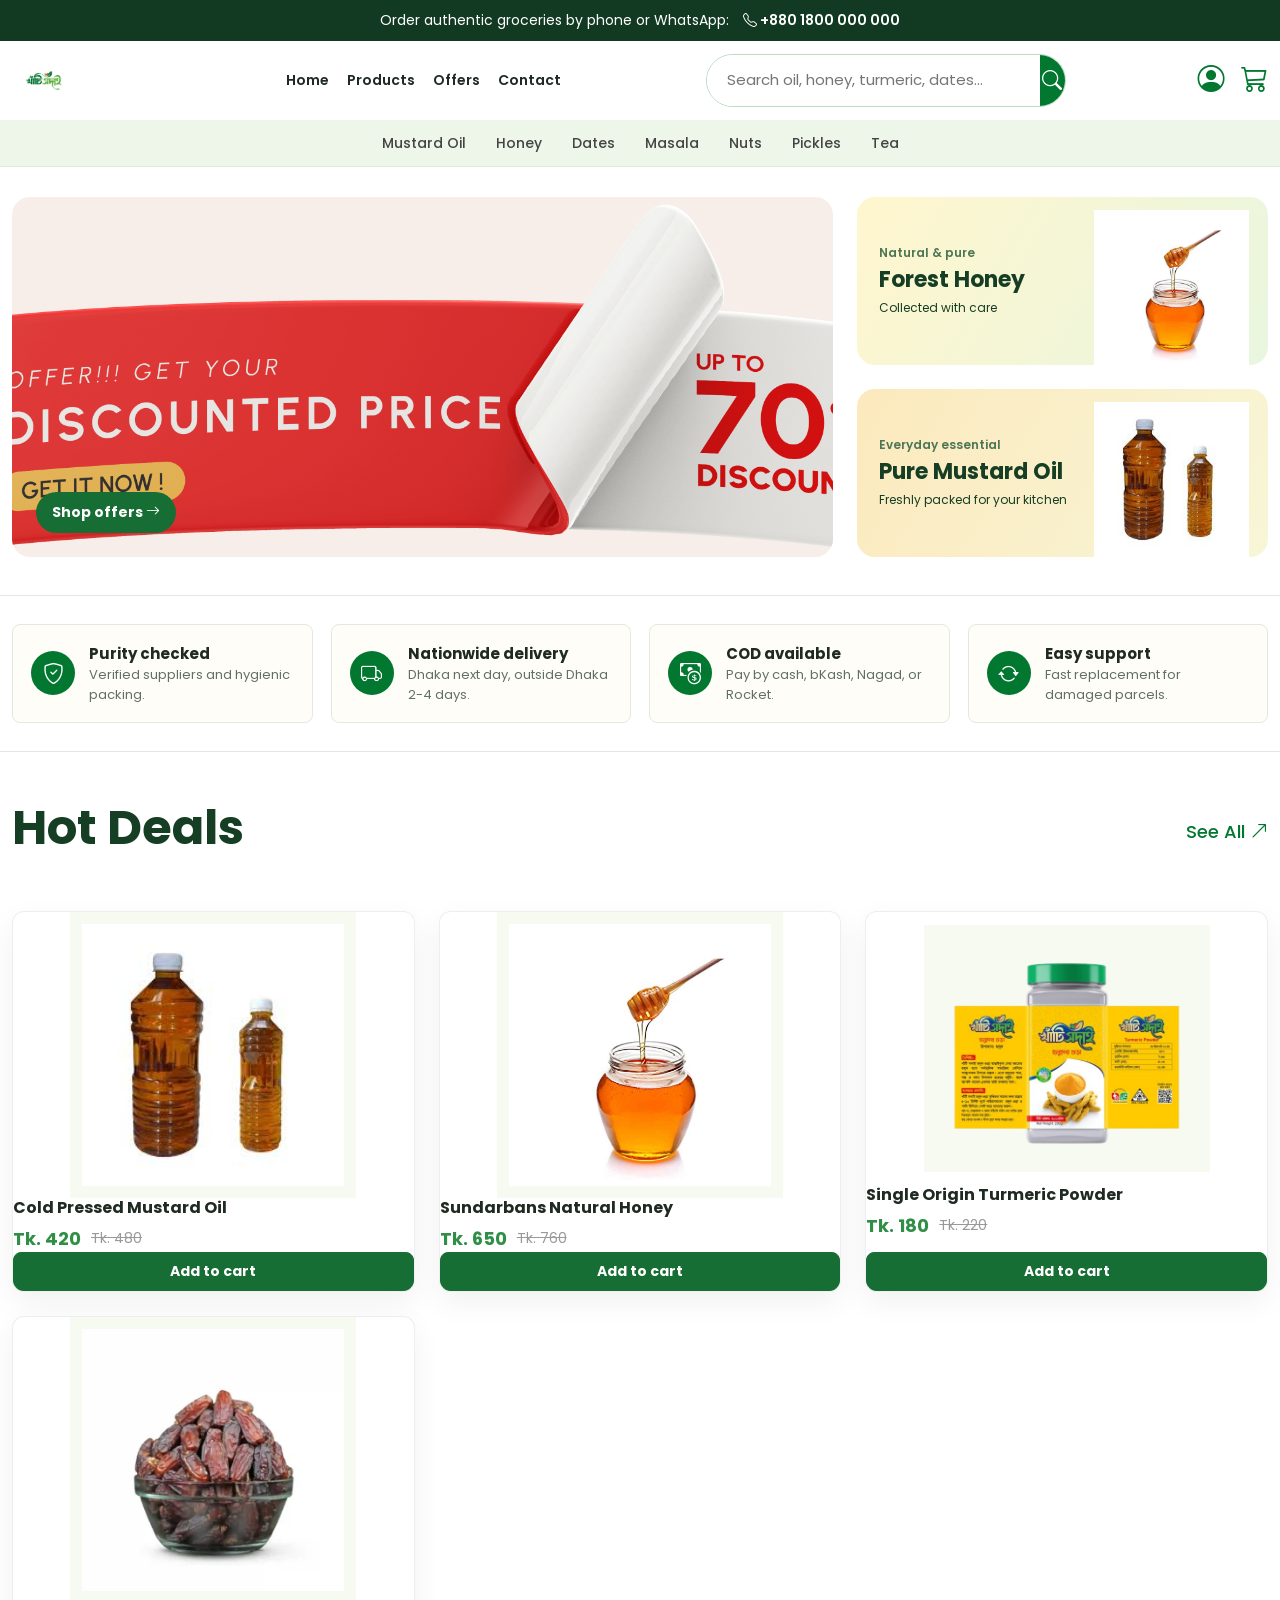
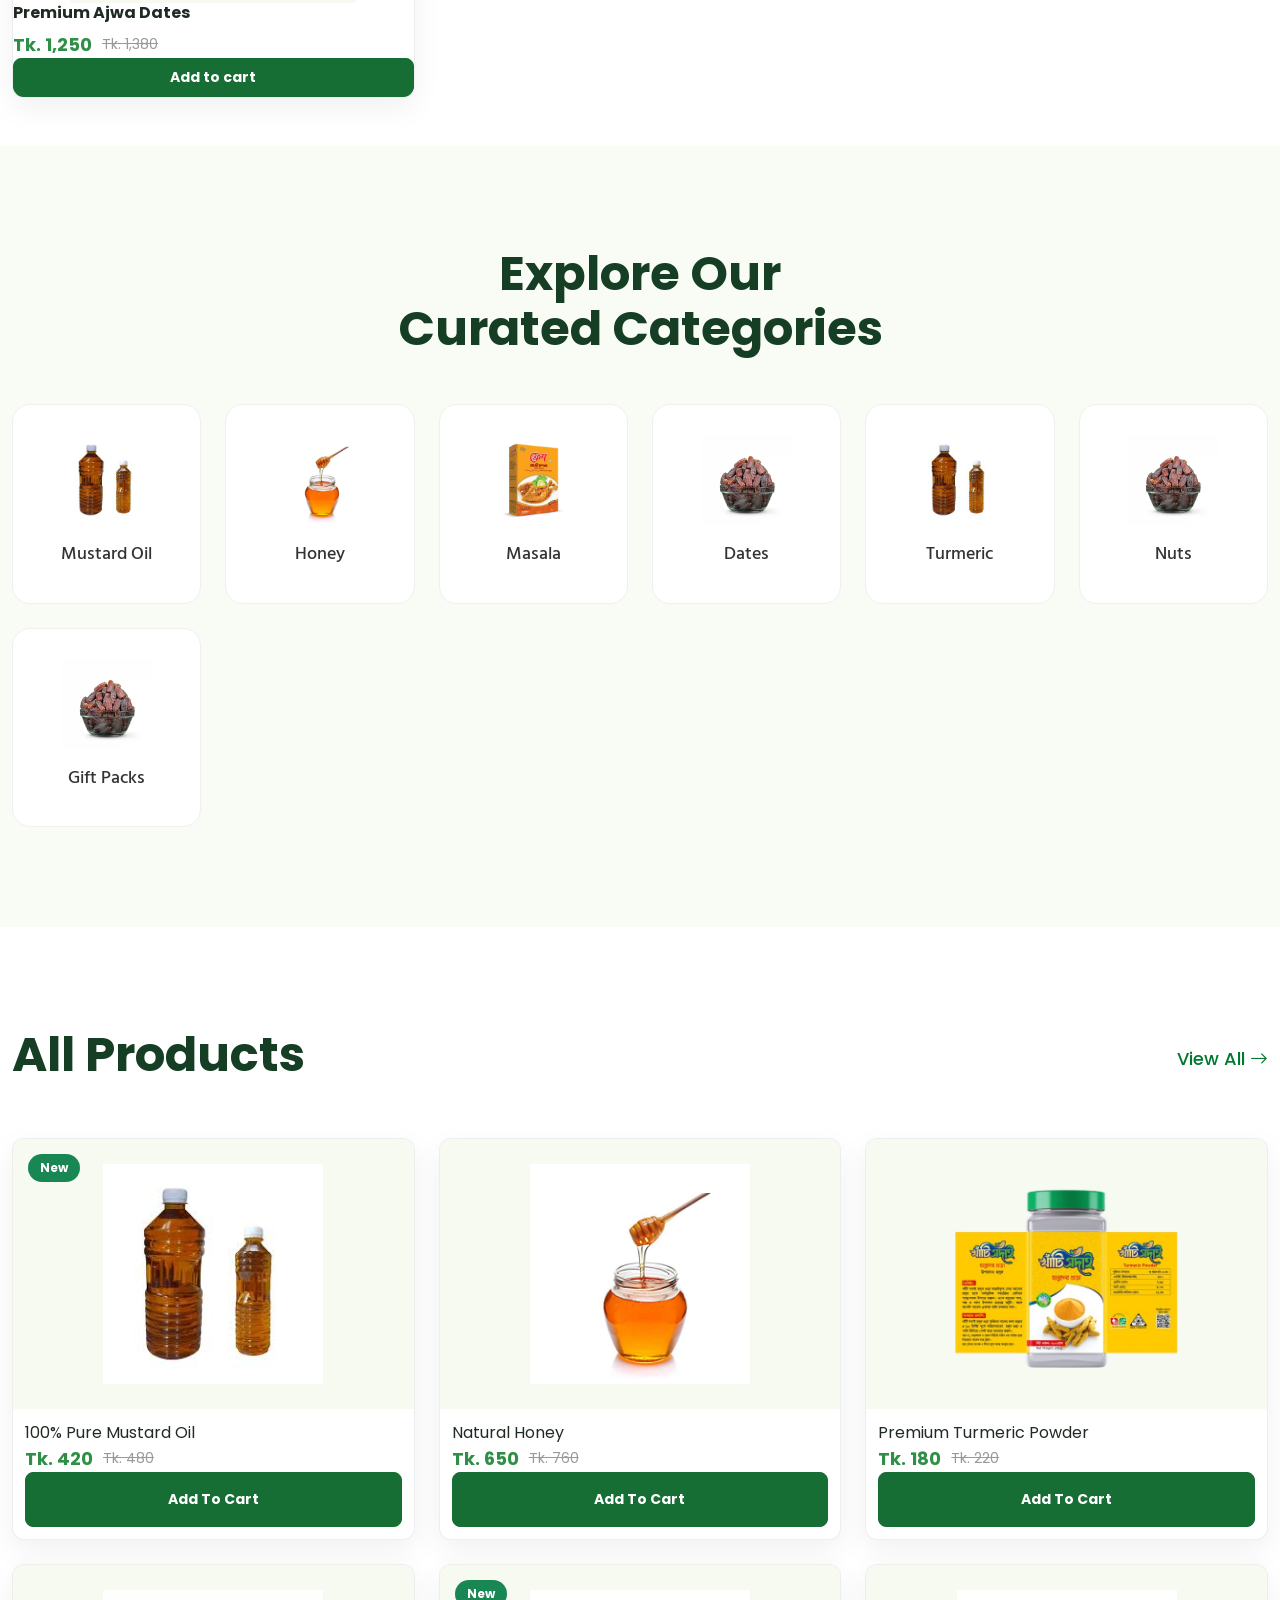
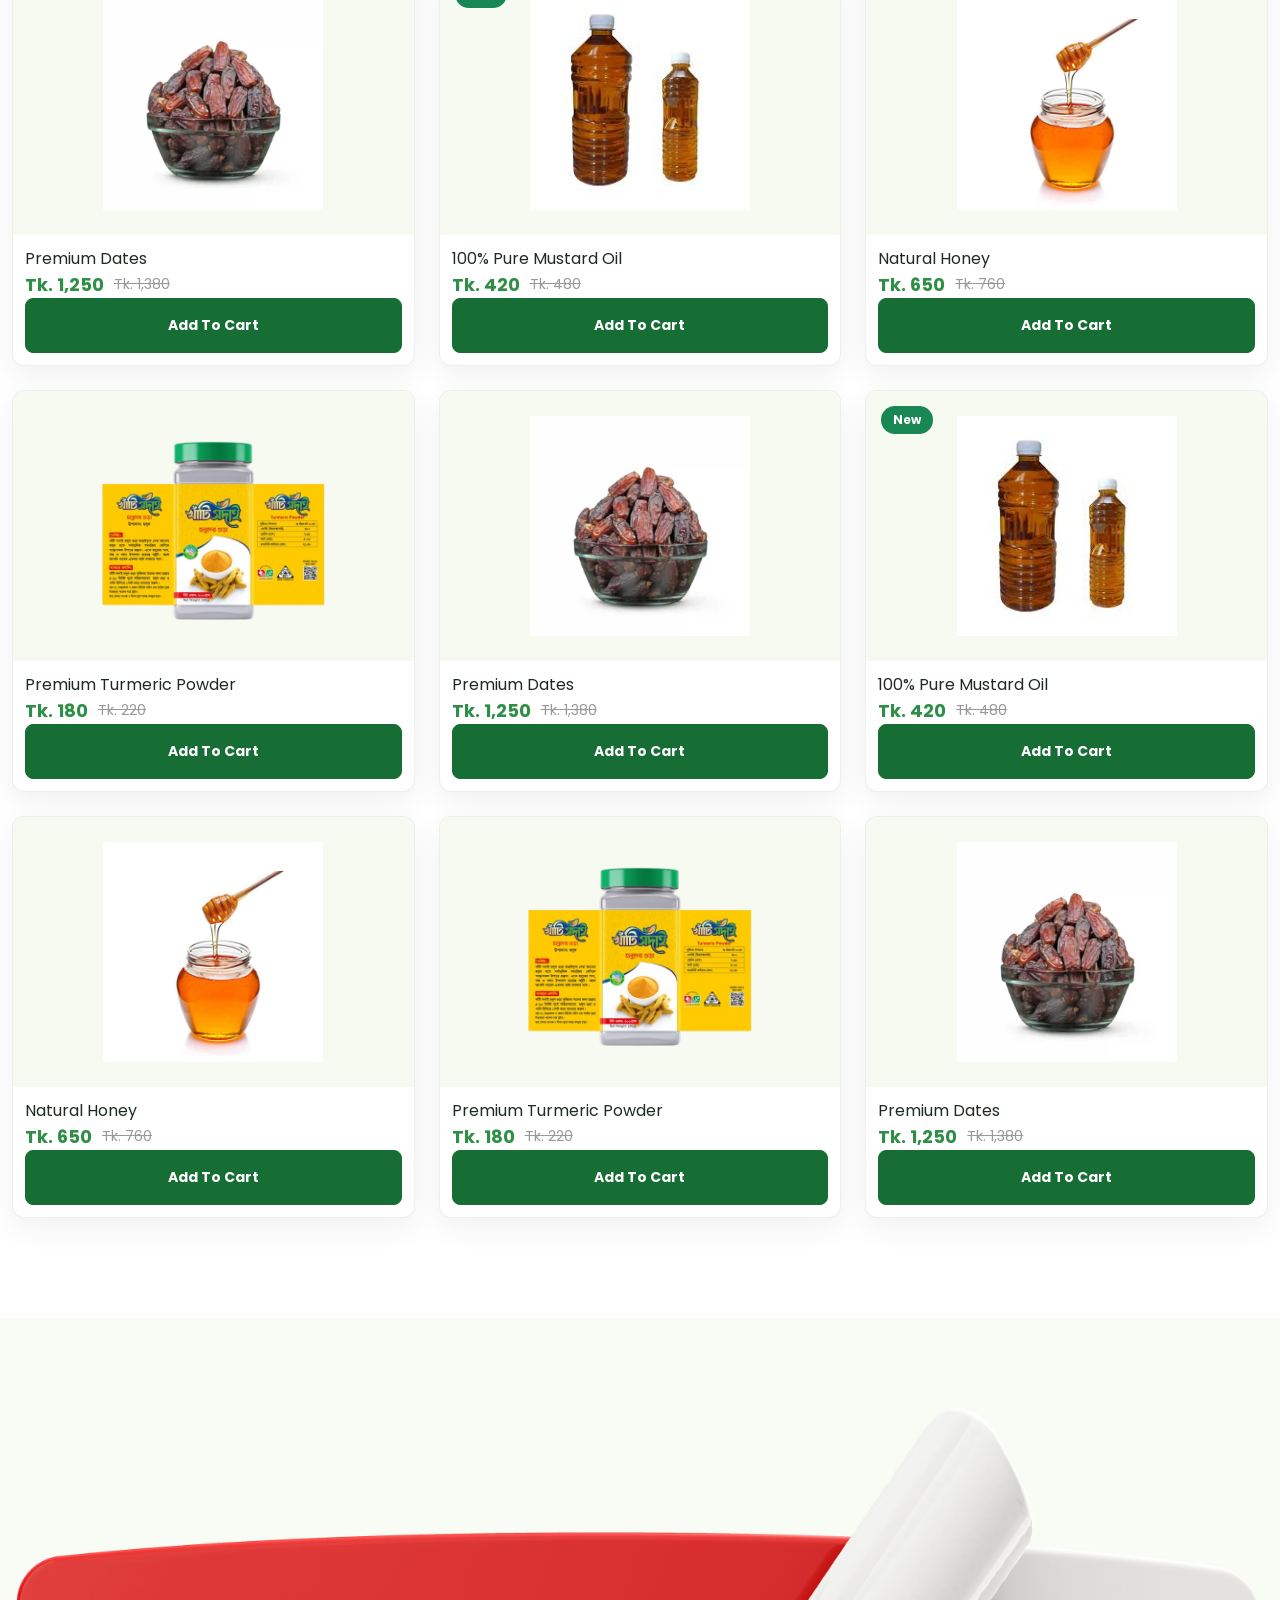
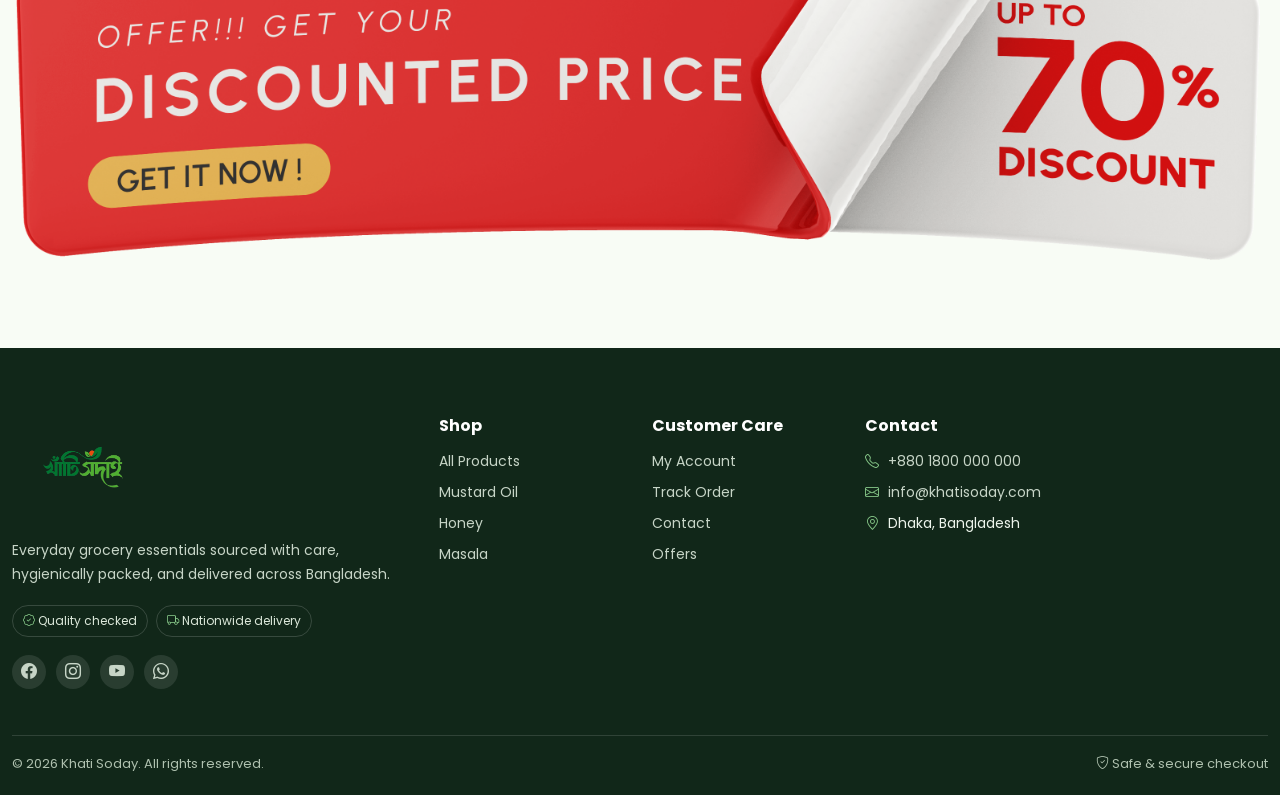
==== commit a5ad2772: "chore: consolidate product CSS and standardize product card layout; update product grid columns for " ====
--- a/index.html
+++ b/index.html
@@ -121,7 +121,7 @@
 
                 <div class="header-right">
 
-                    <a href="login.html">
+                    <a href="profile.html">
 
                         <i class="bi bi-person-circle"></i>
 
@@ -129,7 +129,7 @@
 
                             <small>Account</small>
 
-                            <span>Login / Register</span>
+                            <span>My Profile</span>
 
                         </div>
 
@@ -307,7 +307,7 @@
 
             <!-- Product 1 -->
 
-            <div class="col-lg-4 col-6">
+            <div class="col-lg-4 col-4">
 
                 <div class="product-card">
 
@@ -350,7 +350,7 @@
 
             <!-- Product 2 -->
 
-            <div class="col-lg-4 col-6">
+            <div class="col-lg-4 col-4">
 
                 <div class="product-card">
 
@@ -393,7 +393,7 @@
 
             <!-- Product 3 -->
 
-            <div class="col-lg-4 col-6">
+            <div class="col-lg-4 col-4">
 
                 <div class="product-card">
 
@@ -436,7 +436,7 @@
 
             <!-- Product 4 -->
 
-            <div class="col-lg-4 col-6">
+            <div class="col-lg-4 col-4">
 
                 <div class="product-card">
 
@@ -642,7 +642,7 @@
 
             <!-- Product 1 -->
 
-            <div class="col-lg-4 col-6">
+            <div class="col-lg-4 col-4">
 
                 <div class="product-card">
 
@@ -693,7 +693,7 @@
 
             <!-- Product 2 -->
 
-            <div class="col-lg-4 col-6">
+            <div class="col-lg-4 col-4">
 
                 <div class="product-card">
 
@@ -738,7 +738,7 @@
 
             <!-- Product 3 -->
 
-            <div class="col-lg-4 col-6">
+            <div class="col-lg-4 col-4">
 
                 <div class="product-card">
 
@@ -785,7 +785,7 @@
 
             <!-- Product 4 -->
 
-            <div class="col-lg-4 col-6">
+            <div class="col-lg-4 col-4">
 
                 <div class="product-card">
 
@@ -830,7 +830,7 @@
 
             <!-- Product 1 -->
 
-            <div class="col-lg-4 col-6">
+            <div class="col-lg-4 col-4">
 
                 <div class="product-card">
 
@@ -881,7 +881,7 @@
 
             <!-- Product 2 -->
 
-            <div class="col-lg-4 col-6">
+            <div class="col-lg-4 col-4">
 
                 <div class="product-card">
 
@@ -926,7 +926,7 @@
 
             <!-- Product 3 -->
 
-            <div class="col-lg-4 col-6">
+            <div class="col-lg-4 col-4">
 
                 <div class="product-card">
 
@@ -972,7 +972,7 @@
 
             <!-- Product 4 -->
 
-            <div class="col-lg-4 col-6">
+            <div class="col-lg-4 col-4">
 
                 <div class="product-card">
 
@@ -1017,7 +1017,7 @@
 
             <!-- Product 1 -->
 
-            <div class="col-lg-4 col-6">
+            <div class="col-lg-4 col-4">
 
                 <div class="product-card">
 
@@ -1068,7 +1068,7 @@
 
             <!-- Product 2 -->
 
-            <div class="col-lg-4 col-6">
+            <div class="col-lg-4 col-4">
 
                 <div class="product-card">
 
@@ -1114,7 +1114,7 @@
 
             <!-- Product 3 -->
 
-            <div class="col-lg-4 col-6">
+            <div class="col-lg-4 col-4">
 
                 <div class="product-card">
 
@@ -1159,7 +1159,7 @@
 
             <!-- Product 4 -->
 
-            <div class="col-lg-4 col-6">
+            <div class="col-lg-4 col-4">
 
                 <div class="product-card">
 
--- a/css/style.css
+++ b/css/style.css
@@ -466,23 +466,13 @@
 
 }
 
-.product-card{
-
-    transition:.3s;
-
-}
-
-.product-card:hover{
-
-    transform:translateY(-8px);
-
-}
-
 .product-image{
 
-    width:286px;
-
-    height:240px;
+    width:100%;
+
+    max-width:286px;
+
+    height:auto;
 
     object-fit:contain;
 
@@ -490,57 +480,23 @@
 
 }
 
-.product-card h6{
+.add-cart-btn{
+
+    width:100%;
+
+    margin-top:auto;
+
+    padding:8px 12px;
+
+    background:#55B535;
+
+    color:#fff;
+
+    border-radius:6px;
+
+    white-space:nowrap;
 
     font-size:14px;
-
-    line-height:1.6;
-
-    margin:18px 0;
-
-    min-height:46px;
-
-}
-
-.price{
-
-    display:flex;
-
-    align-items:center;
-
-    gap:12px;
-
-    margin-bottom:20px;
-
-}
-
-.new-price{
-
-    color:#017730;
-
-    font-size:28px;
-
-    font-weight:700;
-
-}
-
-.old-price{
-
-    color:#999;
-
-    text-decoration:line-through;
-
-}
-
-.add-cart-btn{
-
-    background:#55B535;
-
-    color:#fff;
-
-    border-radius:6px;
-
-    padding:10px 24px;
 
 }
 
@@ -556,145 +512,11 @@
             Categories
 ========================================== */
 
-.categories{
-
-    background:#F7FBF4;
-
-}
-
-.category-card{
-
-    background:#fff;
-
-    border-radius:16px;
-
-    padding:25px 20px;
-
-    text-align:center;
-
-    transition:.35s;
-
-    border:1px solid #f1f1f1;
-
-    cursor:pointer;
-
-}
-
-.category-card:hover{
-
-    transform:translateY(-8px);
-
-    box-shadow:0 10px 25px rgba(0,0,0,.08);
-
-}
-
-.category-card img{
-
-    width:80px;
-
-    height:80px;
-
-    object-fit:contain;
-
-    margin:auto;
-
-}
-
-.category-card h5{
-
-    margin-top:20px;
-
-    font-size:18px;
-
-    font-weight:600;
-
-    color:#333;
-
-}
 
 /* ==========================================
             All Products
 ========================================== */
 
-.all-products{
-
-    padding:100px 0;
-
-}
-
-.product-card{
-    background:#fff;
-    border-radius:18px;
-    overflow:hidden;
-    box-shadow:0 8px 20px rgba(0,0,0,.08);
-    transition:.35s;
-
-    display:flex;
-    flex-direction:column;
-    height:100%;
-}
-
-.product-card:hover{
-
-    box-shadow:0 15px 35px rgba(0,0,0,.12);
-
-}
-
-.product-card img{
-
-    transition:.35s;
-
-}
-
-.product-card:hover img{
-
-    transform:scale(1.05);
-
-}
-
-.product-card h6{
-
-    font-size:15px;
-
-    font-weight:500;
-
-}
-
-.price{
-
-    display:flex;
-
-    align-items:center;
-
-    gap:10px;
-
-}
-
-.new-price{
-
-    font-size:26px;
-
-    color:var(--secondary);
-
-    font-weight:700;
-
-}
-
-.old-price{
-
-    color:#999;
-
-    text-decoration:line-through;
-
-}
-
-.add-cart-btn{
-
-    width:100%;
-
-    margin-top:15px;
-
-}
 
 /* ==========================================
             Offer Banner
@@ -1791,85 +1613,6 @@
 
 }
 
-.page-banner{
-
-    background:#F8FCF5;
-
-    padding:70px 0;
-
-    text-align:center;
-
-}
-
-.page-banner h1{
-
-    font-size:50px;
-
-    font-weight:700;
-
-    color:#017730;
-
-}
-
-.page-banner p{
-
-    color:#777;
-
-    margin-top:10px;
-
-}
-
-/*==========================================
-            Page Banner
-==========================================*/
-
-.page-banner{
-
-    background:linear-gradient(rgba(1,119,48,.75),
-               rgba(1,119,48,.75)),
-               url("../images/banner.png");
-
-    background-position:center;
-
-    background-size:cover;
-
-    background-repeat:no-repeat;
-
-    padding:110px 0;
-
-    text-align:center;
-
-    color:#fff;
-
-}
-
-.banner-content{
-
-    max-width:700px;
-
-    margin:auto;
-
-}
-
-.page-banner h1{
-
-    font-size:52px;
-
-    font-weight:700;
-
-    margin-bottom:15px;
-
-}
-
-.page-banner p{
-
-    font-size:18px;
-
-    color:#f1f1f1;
-
-    margin-bottom:25px;
-
-}
 
 .breadcrumb{
 
@@ -3073,6 +2816,16 @@
 
 }
 
+.product-grid .product-card{
+
+    display:flex;
+
+    flex-direction:column;
+
+    height:100%;
+
+}
+
 .product-card{
 
     border-radius:8px;
@@ -3080,6 +2833,12 @@
     border:1px solid rgba(31,42,34,.08);
 
     box-shadow:0 8px 24px rgba(31,42,34,.07);
+
+}
+
+.product-grid .product-content .btn{
+
+    margin-top:auto;
 
 }
 
@@ -3281,14 +3040,6 @@
     background:#0F5427;
 
     border-color:#0F5427;
-
-}
-
-.page-banner{
-
-    background:linear-gradient(120deg,#F6FAF2,#FFF8EA);
-
-    border-bottom:1px solid var(--border);
 
 }
 
@@ -3639,18 +3390,6 @@
 
 }
 
-@media(min-width:992px){
-
-    /* The product page has a sidebar, so three roomy cards are preferable. */
-    #productGrid > [class*="col-lg-"]{
-
-        flex:0 0 auto;
-
-        width:33.333333%;
-
-    }
-
-}
 
 @media(max-width:991px){
 
@@ -3700,22 +3439,76 @@
 
     }
 
-    #productGrid{
-
-        --bs-gutter-x:12px;
-
-        --bs-gutter-y:12px;
-
-    }
-
-    #productGrid > .product-result,
-    #productGrid > [class*="col-"]{
-
-        flex:0 0 auto;
-
-        width:50%;
-
-    }
+    @media (max-width:767px){
+
+#productGrid{
+    --bs-gutter-x:12px;
+    --bs-gutter-y:12px;
+}
+
+#productGrid .col-6{
+    width:50%;
+}
+
+#productGrid .product-card{
+    height:100%;
+    display:flex;
+    flex-direction:column;
+}
+
+#productGrid .product-img{
+    padding:10px;
+    aspect-ratio:1/1;
+}
+
+#productGrid .product-img img{
+    width:100%;
+    height:100%;
+    object-fit:contain;
+}
+
+#productGrid .product-content{
+    padding:12px;
+    display:flex;
+    flex-direction:column;
+    flex:1;
+}
+
+#productGrid .product-content h4{
+    font-size:14px;
+    line-height:1.4;
+    min-height:40px;
+}
+
+#productGrid .product-content p{
+    display:none;
+}
+
+#productGrid .price{
+    margin-bottom:10px;
+}
+
+#productGrid .new-price{
+    font-size:22px;
+}
+
+#productGrid .old-price{
+    font-size:12px;
+}
+
+#productGrid .product-btns{
+    margin-top:auto;
+    display:flex;
+    gap:6px;
+}
+
+#productGrid .product-btns .btn{
+    flex:1;
+    padding:8px 4px;
+    font-size:12px;
+}
+
+}
 
     #productGrid .product-card{
 
@@ -4465,17 +4258,6 @@
 
 @media(max-width:768px){
 
-    /* Keep product listings compact: three cards per row on mobile. */
-    .product-grid > .col-6,
-    .product-grid > [class*="col-md-"],
-    .product-grid > [class*="col-lg-"]{
-
-        flex:0 0 auto;
-
-        width:33.333333%;
-
-    }
-
     .product-btns{
 
         grid-template-columns:1fr;
@@ -4500,18 +4282,6 @@
 
 }
 
-@media(min-width:992px){
-
-    /* Product listings use four cards per row on desktop. */
-    .product-grid > [class*="col-lg-"]{
-
-        flex:0 0 auto;
-
-        width:25%;
-
-    }
-
-}
 
 /*==========================================
             Profile Page
@@ -4890,3 +4660,86 @@
     overflow:hidden;
 
 }
+/* ---------- Consolidated product layout (appended) ----------
+   Purpose: Single canonical definitions to avoid duplicated/conflicting rules.
+   Placed at the end of stylesheet so these declarations win by cascade.
+-------------------------------------------------------------- */
+
+/* Product card layout */
+.product-grid .product-card,
+.product-card {
+    display: flex;
+    flex-direction: column;
+    height: 100%;
+    background: #fff;
+    border-radius: 12px;
+    overflow: hidden;
+    box-shadow: 0 10px 30px rgba(0,0,0,0.06);
+    transition: transform .28s ease, box-shadow .28s ease;
+}
+.product-card:hover { transform: translateY(-6px); box-shadow: 0 16px 44px rgba(0,0,0,0.10); }
+
+/* Unified image container */
+.product-grid .product-img,
+.product-image,
+.product-img {
+    background: #F7FAF1;
+    padding: 12px;
+    display: flex;
+    align-items: center;
+    justify-content: center;
+}
+.product-grid .product-img img,
+.product-image img,
+.product-img img {
+    width: 100%;
+    height: auto;
+    max-height: 220px;
+    object-fit: contain;
+}
+
+/* Product content and buttons */
+.product-grid .product-content,
+.product-content {
+    display: flex;
+    flex-direction: column;
+    padding: 12px;
+    flex: 1 1 auto;
+}
+.product-grid .product-content .btn,
+.product-grid .add-cart-btn,
+.add-cart-btn {
+    margin-top: auto; /* push button to bottom */
+    width: 100%;
+    white-space: nowrap; /* prevent multiline button text */
+    padding: 8px 12px;
+    border-radius: 8px;
+    font-size: 14px;
+}
+
+/* Price styling */
+.product-grid .price, .price {
+    display: flex;
+    align-items: center;
+    gap: 10px;
+}
+.product-grid .new-price, .new-price {
+    color: var(--secondary);
+    font-weight: 700;
+    font-size: 18px;
+}
+.product-grid .old-price, .old-price {
+    color: #999;
+    font-size: 14px;
+    text-decoration: line-through;
+}
+
+/* Mobile adjustments (small screens) */
+@media (max-width: 576px) {
+    .product-grid .product-img img,
+    .product-image img,
+    .product-img img { max-height: 140px; }
+    .product-grid .product-content .btn { font-size: 13px; padding: 8px 10px; }
+}
+
+/* End consolidated block */
